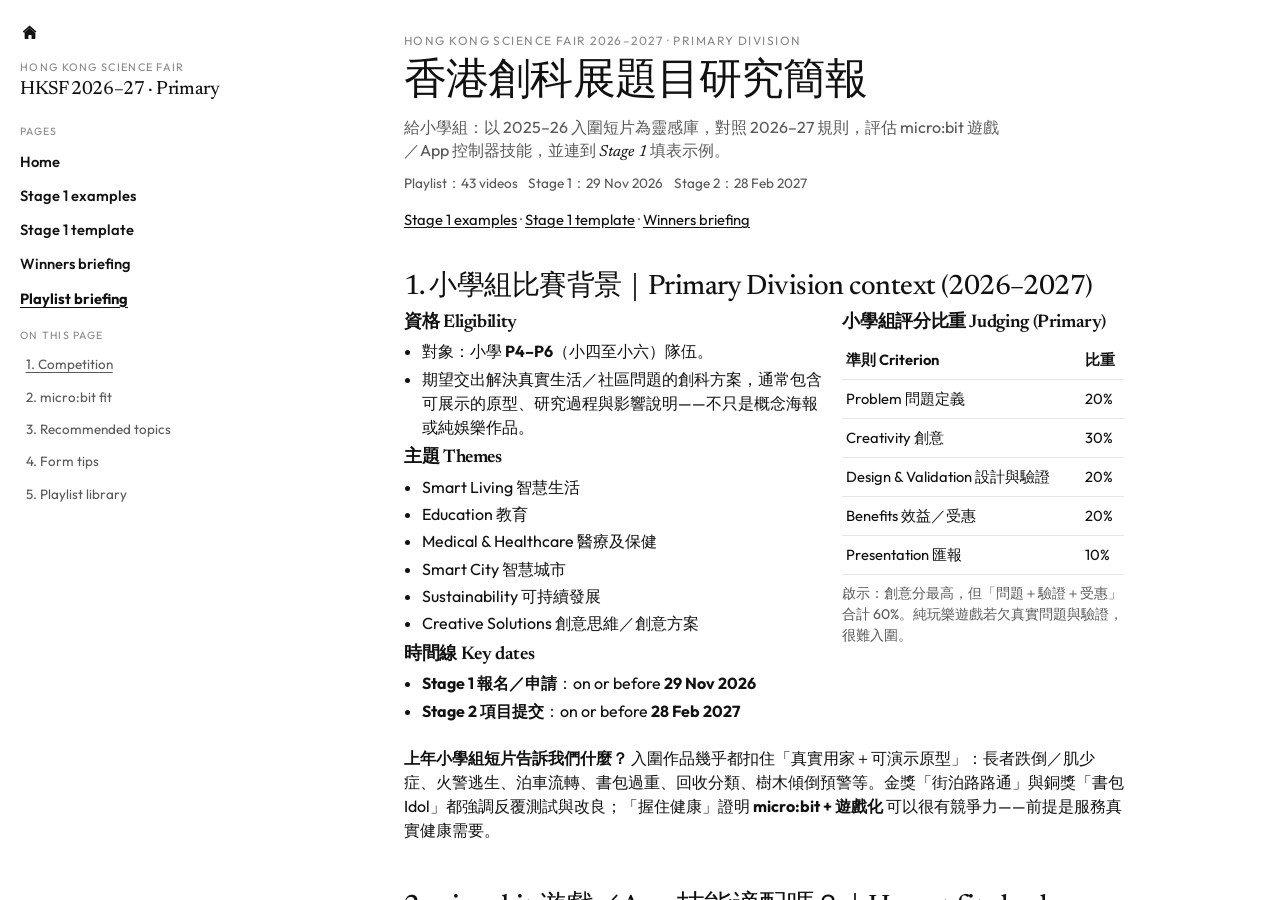
==== hksf-playlist-ideas.html @ c43230ac "Split Stage 1 examples and template; white flat UI Examples page has 16 diversified kid-tone packs. " ====
<!DOCTYPE html>
<html lang="zh-Hant">
<head>
<meta charset="utf-8"/>
<meta name="viewport" content="width=device-width, initial-scale=1"/>
<title>香港創科展 2026-2027｜小學組題目研究簡報 · HKSF Primary</title>
<link rel="preconnect" href="https://fonts.googleapis.com">
<link rel="preconnect" href="https://fonts.gstatic.com" crossorigin>
<link href="https://fonts.googleapis.com/css2?family=Newsreader:ital,opsz,wght@0,6..72,480;0,6..72,620;1,6..72,480&family=Outfit:wght@420;560;680&display=swap" rel="stylesheet">
<link rel="stylesheet" href="site.css">
<style>
.rec{border:none;border-radius:0;padding:.35rem 0;margin:.85rem 0;background:transparent}
.rec h3{margin-top:0;color:var(--ink)}
.verdict{background:transparent;color:var(--ink);border-radius:0;padding:.35rem 0;margin:.85rem 0}
.verdict h3{color:var(--ink);margin-top:0}
.grid-2{display:grid;grid-template-columns:1.2fr .8fr;gap:1rem}
@media(max-width:800px){.grid-2{grid-template-columns:1fr}}
.badge{display:inline-block;font-size:.75rem;padding:0;border-radius:0;border:none;margin-right:.55rem;background:transparent;color:var(--muted)}
.badge.tx,.badge.no,.badge.press{background:transparent;border:none;color:var(--muted)}
.video{border:none;border-radius:0;padding:.35rem 0;margin:.55rem 0;background:transparent}
.video summary{cursor:pointer;color:var(--ink);font-weight:600;padding:.25rem 0}
.video[open]{padding-bottom:.5rem}
.small{font-size:.88rem}
.panel .kv{margin-top:.6rem}
.panel,.callout,.okbox,.warnbox{background:transparent!important;border:none!important;box-shadow:none!important;border-radius:0!important}
</style>
</head>
<body>
<a class="skip" href="#content">Skip to content</a>
<div class="backdrop" data-nav-backdrop></div>
<div class="app">
  <aside class="sidebar" id="site-nav" aria-label="Site navigation">
    <div class="sidebar-chrome">
      <button type="button" class="home-btn" data-nav-toggle aria-controls="site-nav" aria-expanded="true" title="Collapse left panel">
        <svg viewBox="0 0 24 24" aria-hidden="true" focusable="false">
          <path fill="currentColor" d="M12 3.2 3.8 10.2c-.3.25-.3.7 0 .95l.7.55c.25.2.6.2.85 0L12 5.95l6.65 5.75c.25.2.6.2.85 0l.7-.55c.3-.25.3-.7 0-.95L12 3.2Zm-6.2 9.3V19c0 .55.45 1 1 1h3.7v-4.2c0-.44.36-.8.8-.8h2.4c.44 0 .8.36.8.8V20h3.7c.55 0 1-.45 1-1v-6.5l-7.2-6.2-7.2 6.2Z"/>
        </svg>
        <span class="home-btn-label">Collapse navigation</span>
      </button>
    </div>
    <div class="sidebar-scroll">
    <a class="brand-block" href="index.html">
      <p class="brand-kicker">Hong Kong Science Fair</p>
      <p class="brand-title">HKSF 2026–27 · Primary</p>
    </a>
    <div class="nav-group" aria-label="Pages">
      <p class="nav-label">Pages</p>
      <a href="index.html">Home</a>
      <a href="stage1-examples.html">Stage 1 examples</a>
      <a href="stage1-draft.html">Stage 1 template</a>
      <a href="science-fair-ideas.html">Winners briefing</a>
      <a href="hksf-playlist-ideas.html" class="is-active" aria-current="page">Playlist briefing</a>
    </div>
    <div class="nav-group" aria-label="On this page">
      <p class="nav-label">On this page</p>
      <a class="sub" href="#context">1. Competition</a>
      <a class="sub" href="#microbit">2. micro:bit fit</a>
      <a class="sub" href="#recs">3. Recommended topics</a>
      <a class="sub" href="#form">4. Form tips</a>
      <a class="sub" href="#playlist">5. Playlist library</a>
    </div>
    </div>
  </aside>
  <div class="content">
    <div class="shell-top">
      <button type="button" class="shell-home" data-nav-toggle aria-controls="site-nav" aria-expanded="false" title="Open left panel" aria-label="Open navigation">
        <svg viewBox="0 0 24 24" aria-hidden="true" focusable="false">
          <path fill="currentColor" d="M12 3.2 3.8 10.2c-.3.25-.3.7 0 .95l.7.55c.25.2.6.2.85 0L12 5.95l6.65 5.75c.25.2.6.2.85 0l.7-.55c.3-.25.3-.7 0-.95L12 3.2Zm-6.2 9.3V19c0 .55.45 1 1 1h3.7v-4.2c0-.44.36-.8.8-.8h2.4c.44 0 .8.36.8.8V20h3.7c.55 0 1-.45 1-1v-6.5l-7.2-6.2-7.2 6.2Z"/>
        </svg>
      </button>
      <span class="page-label">Playlist briefing</span>
    </div>
    <header class="page-hero">
      <div class="wrap">
        <p class="eyebrow">Hong Kong Science Fair 2026–2027 · Primary Division</p>
        <h1>香港創科展題目研究簡報</h1>
        <p class="deck">給小學組：以 2025–26 入圍短片為靈感庫，對照 2026–27 規則，評估 micro:bit 遊戲／App 控制器技能，並連到 <em>Stage 1</em> 填表示例。</p>
        <div class="chip-row">
          <span class="chip">Playlist：43 videos</span>
          <span class="chip">Stage 1：29 Nov 2026</span>
          <span class="chip">Stage 2：28 Feb 2027</span>
        </div>
        <p class="muted" style="margin:1rem 0 0;font-size:.92rem"><a href="stage1-examples.html">Stage 1 examples</a> · <a href="stage1-draft.html">Stage 1 template</a> · <a href="science-fair-ideas.html">Winners briefing</a></p>
      </div>
    </header>
    <main class="main" id="content">
      <div class="wrap">
<section class="panel" id="context">
  <h2>1. 小學組比賽背景｜Primary Division context (2026–2027)</h2>
  <div class="grid-2">
    <div>
      <h3>資格 Eligibility</h3>
      <ul>
        <li>對象：小學 <b>P4–P6</b>（小四至小六）隊伍。</li>
        <li>期望交出解決真實生活／社區問題的創科方案，通常包含可展示的原型、研究過程與影響說明——不只是概念海報或純娛樂作品。</li>
      </ul>
      <h3>主題 Themes</h3>
      <ul>
        <li>Smart Living 智慧生活</li>
        <li>Education 教育</li>
        <li>Medical &amp; Healthcare 醫療及保健</li>
        <li>Smart City 智慧城市</li>
        <li>Sustainability 可持續發展</li>
        <li>Creative Solutions 創意思維／創意方案</li>
      </ul>
      <h3>時間線 Key dates</h3>
      <ul>
        <li><b>Stage 1 報名／申請</b>：on or before <b>29 Nov 2026</b></li>
        <li><b>Stage 2 項目提交</b>：on or before <b>28 Feb 2027</b></li>
      </ul>
    </div>
    <div>
      <h3>小學組評分比重 Judging (Primary)</h3>
      <table>
        <thead><tr><th>準則 Criterion</th><th>比重</th></tr></thead>
        <tbody>
          <tr><td>Problem 問題定義</td><td>20%</td></tr>
          <tr><td>Creativity 創意</td><td>30%</td></tr>
          <tr><td>Design &amp; Validation 設計與驗證</td><td>20%</td></tr>
          <tr><td>Benefits 效益／受惠</td><td>20%</td></tr>
          <tr><td>Presentation 匯報</td><td>10%</td></tr>
        </tbody>
      </table>
      <p class="small muted">啟示：創意分最高，但「問題＋驗證＋受惠」合計 60%。純玩樂遊戲若欠真實問題與驗證，很難入圍。</p>
    </div>
  </div>
  <div class="callout">
    <strong>上年小學組短片告訴我們什麼？</strong>
    入圍作品幾乎都扣住「真實用家＋可演示原型」：長者跌倒／肌少症、火警逃生、泊車流轉、書包過重、回收分類、樹木傾倒預警等。金獎「街泊路路通」與銅獎「書包 Idol」都強調反覆測試與改良；「握住健康」證明 <b>micro:bit + 遊戲化</b> 可以很有競爭力——前提是服務真實健康需要。
  </div>
</section>
<section class="panel" id="microbit">
  <h2>2. micro:bit 遊戲／App 技能適配嗎？｜Honest fit check</h2>
  <div class="verdict">
    <h3>簡答 Short answer</h3>
    <p><b>可以相容，但不是「做一款好玩遊戲就夠」。Compatible — if reframed.</b></p>
    <p>香港創科展小學組期望看到：硬體原型（hardware prototype）、以人為本的真實問題、研究與驗證、以及對受惠者的效益。純「為好玩而做的遊戲／App」通常不夠；但若用 micro:bit 作控制器／感應器，把遊戲化當成解決社區需要的手段（如肌力訓練、坐姿矯正、復康依從、逃生演練、回收學習），則與評分高度契合。上年「握住健康」正是 micro:bit → Scratch 遊戲服務長者肌少症的成功例子。</p>
  </div>
  <h3>如何把現有技能映射到比賽 How to map your skills</h3>
  <table>
    <thead><tr><th>你們已有的技能</th><th>比賽需要的升級</th></tr></thead>
    <tbody>
      <tr><td>micro:bit 作遊戲手掣／按鈕／加速度感應</td><td>接到真實傳感器場景（握力、坐姿、距離、傾側、按鈕急救）並做成可展示原型</td></tr>
      <tr><td>Scratch／MakeCode App 關卡、計分、回饋</td><td>把「分數」改寫成健康／安全／學習指標；記錄前後測數據作 Validation</td></tr>
      <tr><td>多人合作寫劇本、演示</td><td>先訪談受惠者（長者中心、同學、家長），用故事證明 Problem 20%</td></tr>
      <tr><td>關卡設計與趣味性</td><td>趣味服務依從性（adherence），不是最終目的；Benefits 要寫清誰受惠、如何量度</td></tr>
    </tbody>
  </table>
  <p class="small muted">紅線：不要只提交「校園打機作品」。綠燈：遊戲／App = 介面；micro:bit = 控制器／感應器；核心是社區問題 + 原型 + 證據。</p>
</section>
<section class="panel" id="recs"><h2>3. 本年推薦題目｜Concrete topics for Primary teams</h2>
<p class="muted">假設隊伍強項是 <b>micro:bit 遊戲／App 作控制器</b>。下列題目保留遊戲化，但綁定真實受惠者。完整 Stage 1 中英填表示例見 <a href="stage1-examples.html">Stage 1 examples</a>——受惠對象已刻意分散，避免全校只做長者／認知障礙。</p>
    <div class="rec">
      <h3>1. 坐姿腳位小偵探：課堂護脊提醒</h3>
      <p class="small muted">FootRight — Classroom Sitting Coach</p>
      <div class="kv">
        <b>Theme</b><span>Education</span>
        <b>Beneficiary</b><span>Teenagers/Student；Children；Family</span>
        <b>Why this year</b><span>本校易取樣。椅腳／踏板壓力 + micro:bit 提醒 + 課堂小遊戲。評分：Problem（課堂觀察）+ Validation（前後測）。</span>
        <b>Name example</b><span>「腳踏實學」FootRight Coach</span>
      </div>
    </div>
    <div class="rec">
      <h3>2. 回收分類教練車：玩完即分類</h3>
      <p class="small muted">SortRover — Learn-then-Sort micro:bit Robot</p>
      <div class="kv">
        <b>Theme</b><span>Sustainability</span>
        <b>Beneficiary</b><span>Children；General Public；Teenagers/Student</span>
        <b>Why this year</b><span>App 遊戲學分類 + micro:bit Maqueen 送到正確格——演示強、受惠非長者。</span>
        <b>Name example</b><span>「分得清」SortRover</span>
      </div>
    </div>
    <div class="rec">
      <h3>3. 書包姿勢關卡：過重／寒背雙提醒</h3>
      <p class="small muted">BagBuddy — Posture &amp; Load School Coach</p>
      <div class="kv">
        <b>Theme</b><span>Smart Living</span>
        <b>Beneficiary</b><span>Children；Teenagers/Student</span>
        <b>Why this year</b><span>對標書包 Idol，用加速度／拉力 + 每週挑戰遊戲；校門測試即可。</span>
        <b>Name example</b><span>「背得輕」BagBuddy</span>
      </div>
    </div>
    <div class="rec">
      <h3>4. 家居逃生演練手掣：火警決策小訓練</h3>
      <p class="small muted">EscapeDrill — Fire Decision Trainer</p>
      <div class="kv">
        <b>Theme</b><span>Creative Solutions</span>
        <b>Beneficiary</b><span>Family；Children；People with disability</span>
        <b>Why this year</b><span>差異化：演練＋決策＋震動／燈光共融，不是又一款純警報。</span>
        <b>Name example</b><span>「走寶」EscapeDrill</span>
      </div>
    </div>
    <div class="rec">
      <h3>5. 拍拍節奏同行：共融練習控制器</h3>
      <p class="small muted">BeatBuddy — Rhythm Practice Controller</p>
      <div class="kv">
        <b>Theme</b><span>Education</span>
        <b>Beneficiary</b><span>People with disability；Children；Family</span>
        <b>Why this year</b><span>按鈕／加速度正是隊伍強項；受惠清晰且避開 dementia-only 撞車。</span>
        <b>Name example</b><span>「拍拍同行」BeatBuddy</span>
      </div>
    </div>
    <div class="rec">
      <h3>6. 握力復康小機：長者肌少症訓練（選項之一）</h3>
      <p class="small muted">GripQuest — Sarcopenia Training Controller</p>
      <div class="kv">
        <b>Theme</b><span>Medical &amp; Healthcare</span>
        <b>Beneficiary</b><span>The elderly；Family</span>
        <b>Why this year</b><span>技能最贴「握住健康」。長者只是多元受惠中的一路——不要全校只走這條／認知障礙敘事。</span>
        <b>Name example</b><span>「力力更生」GripQuest</span>
      </div>
    </div>
  <div class="callout"><strong>選題建議：</strong>時間緊優先 <b>#1 坐姿</b>、<b>#2 回收車</b> 或 <b>#3 書包</b>。GripQuest 可留一隊。填表字數與中英範例見 <a href="stage1-examples.html">Stage 1 examples</a>。</div>
</section>
<section class="panel" id="form">
  <h2>4. 申請表欄位提示｜Application-form field tips</h2>
  <div class="callout"><strong>Stage 1 ≠ Stage 2。</strong> 此階段只要名稱、主題、受惠對象、靈感中英短文。示例：<a href="stage1-examples.html">Stage 1 examples</a> · 填表：<a href="stage1-draft.html">Stage 1 template</a>。</div>
  <h3>中／英項目名稱 Project name</h3>
  <ul>
    <li>格式參考入圍作品：<b>中文名 + English name</b>（可含輕微雙關，但要一讀就懂受惠對象／功能）。</li>
    <li>好例子風格：握住健康 Grip the Health；街泊路路通 Park &amp; Easy Toll；易拾杖 Easy Pick。</li>
    <li>避免只取可愛無關的名字；評審應能從名稱猜到問題域。</li>
  </ul>
  <h3>主題 Theme</h3>
  <ul>
    <li>只選<b>一個</b>最贴切主題；用「問題的主要現場」決定（家中長者→Medical/Smart Living；校內學習→Education；街道公共→Smart City；回收環境→Sustainability）。</li>
    <li>Creative Solutions 適合共融／非常規形態，但仍要寫清問題。</li>
  </ul>
  <h3>受惠對象 Beneficiary（表格選項）</h3>
  <p class="small">Children；Chronic patients；Family；General Public；People with disability；Teenagers/Student；The elderly；Particular occupation；Other</p>
  <ul>
    <li>選<b>最核心</b>受惠者（可在內文提及次要受惠者）。</li>
    <li>micro:bit 遊戲題通常：The elderly / Teenagers/Student / Children / People with disability。</li>
  </ul>
  <h3>創作靈感 Inspiration 字數</h3>
  <table>
    <thead><tr><th>語言</th><th>建議長度</th><th>寫法</th></tr></thead>
    <tbody>
      <tr><td>中文</td><td><b>約 120–150 字</b></td><td>場景痛點 → 觀察／訪談 → 為何用創科 → 期望改變（一句）</td></tr>
      <tr><td>English</td><td><b>約 50–70 words</b></td><td>Who suffers → what fails today → your tech approach → hoped impact</td></tr>
    </tbody>
  </table>
  <p class="small muted">中英應同義，不要英文只翻譯口號；兩邊都要有「真實觀察」一句。</p>
  <h3>迷你範例</h3>
  <p class="small muted">握力／坐姿／回收等完整中英靈感字數示例已移至 <a href="stage1-examples.html">stage1-examples.html</a>（含非長者受惠題）。</p>
</section>
<section class="panel" id="playlist">
  <h2>5. 短片靈感庫｜2025–2026 Primary finalist playlist</h2>
  <p class="muted"><b>預設收合。</b>用左側欄跳到本區後，再展開需要的短片——避免單頁無限下拉讀完全部。</p>
  <p>來源播放清單：<a href="https://www.youtube.com/watch?v=4aIPLXx5tcM&amp;list=PLL3Rk8f0hg23S7Liwv8ALsLsicrf0xmDt">YouTube PLL3Rk8f0hg23S7Liwv8ALsLsicrf0xmDt</a>（共 43 支）。每卡含主題、技術、為何有競爭力。資料來源標記如下：</p>
  <p>
    <span class="badge tx">transcript</span> 有可用字幕／逐字稿　
    <span class="badge press">press</span> 另有新聞補充　
    <span class="badge no">title/desc</span> 字幕受阻，依標題／簡介／公開報道推斷
  </p>

  <details class="video" id="v-4aIPLXx5tcM"><summary><strong>01. 2337 記憶守護者 Memory Guardian</strong></summary>
    
    <span class="badge tx">transcript</span>
    <p class="small"><a href="https://www.youtube.com/watch?v=4aIPLXx5tcM&amp;list=PLL3Rk8f0hg23S7Liwv8ALsLsicrf0xmDt">https://www.youtube.com/watch?v=4aIPLXx5tcM&amp;list=PLL3Rk8f0hg23S7Liwv8ALsLsicrf0xmDt</a></p>
    <p class="small muted">School / 學校：油蔴地天主教小學（海泓道）</p>
    <div class="kv">
      <b>Essence</b><span>為認知／記憶退化長者設計的「記憶守護者」：以鏡頭／系統協助辨識家人、提醒日常，減輕家人照顧壓力。<br/><span class="muted">Memory-support system for elders with cognitive decline—helps recognise family and cue daily life, easing caregiver burden.</span></span>
      <b>Theme</b><span>Medical &amp; Healthcare</span>
      <b>Tech</b><span>Camera/AI recognition + reminder UX</span>
      <b>Why competitive</b><span>Strong human-centred story; dementia is a growing HK need; emotional presentation.</span>
    </div>
  </details>

  <details class="video" id="v-IO7ec3zvj18"><summary><strong>02. 2343 最佳「智」友，「語」你同行！ Speech Buddy</strong></summary>
    
    <span class="badge no">title/desc</span>
    <p class="small"><a href="https://www.youtube.com/watch?v=IO7ec3zvj18&amp;list=PLL3Rk8f0hg23S7Liwv8ALsLsicrf0xmDt">https://www.youtube.com/watch?v=IO7ec3zvj18&amp;list=PLL3Rk8f0hg23S7Liwv8ALsLsicrf0xmDt</a></p>
    
    <div class="kv">
      <b>Essence</b><span>「Speech Buddy」語音／溝通同行助手——從名稱與組別推斷為支援說話練習或語言溝通的智能友伴（無可用字幕）。<br/><span class="muted">Speech Buddy—likely a speech/communication companion for practice or support (no usable captions retrieved).</span></span>
      <b>Theme</b><span>Education / Medical &amp; Healthcare</span>
      <b>Tech</b><span>Likely speech/AI companion app or device</span>
      <b>Why competitive</b><span>Inclusive communication themes score well if paired with real users and a prototype.</span>
    </div>
  </details>

  <details class="video" id="v-8s-XPij61Fg"><summary><strong>03. 2359 雪櫃&quot;鮮&quot;生 Mr. i-Fridge</strong></summary>
    
    <span class="badge tx">transcript</span>
    <p class="small"><a href="https://www.youtube.com/watch?v=8s-XPij61Fg&amp;list=PLL3Rk8f0hg23S7Liwv8ALsLsicrf0xmDt">https://www.youtube.com/watch?v=8s-XPij61Fg&amp;list=PLL3Rk8f0hg23S7Liwv8ALsLsicrf0xmDt</a></p>
    <p class="small muted">School / 學校：基督教培恩小學</p>
    <div class="kv">
      <b>Essence</b><span>長者易食壞食物：HuskyLens 辨新鮮／發霉水果，micro:bit 顯示✓／✗，並在雪櫃外加顯示主動提醒。<br/><span class="muted">Mr. i-Fridge uses HuskyLens + micro:bit to flag fresh vs mouldy food and adds an external display so elders see alerts without opening the fridge.</span></span>
      <b>Theme</b><span>Smart Living / Medical</span>
      <b>Tech</b><span>HuskyLens AI cam + micro:bit + external display</span>
      <b>Why competitive</b><span>Relatable elder food-safety problem; micro:bit demo; iterative upgrade from user testing.</span>
    </div>
  </details>

  <details class="video" id="v-HMpzwpg2p34"><summary><strong>04. 2360 穩步前行 Steady step</strong></summary>
    
    <span class="badge tx">transcript</span>
    <p class="small"><a href="https://www.youtube.com/watch?v=HMpzwpg2p34&amp;list=PLL3Rk8f0hg23S7Liwv8ALsLsicrf0xmDt">https://www.youtube.com/watch?v=HMpzwpg2p34&amp;list=PLL3Rk8f0hg23S7Liwv8ALsLsicrf0xmDt</a></p>
    <p class="small muted">School / 學校：基督教培恩小學</p>
    <div class="kv">
      <b>Essence</b><span>長者跌倒風險高：把 micro:bit 綁鞋上，偵測前方障礙物，協助「穩步前行」。<br/><span class="muted">Shoe-mounted micro:bit obstacle detector to reduce elderly trip/fall risk while walking.</span></span>
      <b>Theme</b><span>Medical &amp; Healthcare</span>
      <b>Tech</b><span>micro:bit + proximity/obstacle sensing on footwear</span>
      <b>Why competitive</b><span>Clear stats-backed problem; wearable hardware prototype; elder beneficiary.</span>
    </div>
  </details>

  <details class="video" id="v-rz5bl4nnH4Y"><summary><strong>05. 2370 握住健康 Grip the Health</strong></summary>
    
    <span class="badge tx">transcript</span><span class="badge press">press</span>
    <p class="small"><a href="https://www.youtube.com/watch?v=rz5bl4nnH4Y&amp;list=PLL3Rk8f0hg23S7Liwv8ALsLsicrf0xmDt">https://www.youtube.com/watch?v=rz5bl4nnH4Y&amp;list=PLL3Rk8f0hg23S7Liwv8ALsLsicrf0xmDt</a></p>
    <p class="small muted">School / 學校：中華基督教會元朗真光小學</p>
    <div class="kv">
      <b>Essence</b><span>針對長者肌少症，把壓力感測器放入握力球，經 micro:bit 把握力數據傳到 Scratch，做成「測試／訓練」遊戲，並可換不同硬度握力球以漸進訓練。<br/><span class="muted">Addresses elderly sarcopenia: pressure sensors in a grip ball send data via micro:bit to a Scratch game for test/train modes, with swappable ball hardness for progressive training.</span></span>
      <b>Theme</b><span>Medical &amp; Healthcare / 醫療及保健</span>
      <b>Tech</b><span>micro:bit + pressure sensor + Scratch gamification</span>
      <b>Why competitive</b><span>Clear human need, measurable training feedback, hardware+app prototype, strong creativity + benefits fit; featured in pre-fair press.</span>
    </div>
  </details>

  <details class="video" id="v-944As0Xi6y8"><summary><strong>06. 2377 聲中「衣」星 The Dressing Star</strong></summary>
    
    <span class="badge no">title/desc</span>
    <p class="small"><a href="https://www.youtube.com/watch?v=944As0Xi6y8&amp;list=PLL3Rk8f0hg23S7Liwv8ALsLsicrf0xmDt">https://www.youtube.com/watch?v=944As0Xi6y8&amp;list=PLL3Rk8f0hg23S7Liwv8ALsLsicrf0xmDt</a></p>
    <p class="small muted">School / 學校：陳瑞祺（喇沙）小學</p>
    <div class="kv">
      <b>Essence</b><span>「聲中衣星／Dressing Star」——從名稱推斷為以語音／聽覺輔助穿衣搭配或更衣的方案（無可用字幕）。<br/><span class="muted">Dressing Star—likely voice/audio-assisted dressing or outfit guidance (no usable captions).</span></span>
      <b>Theme</b><span>Smart Living / People with disability support</span>
      <b>Tech</b><span>Likely voice UI + clothing guidance</span>
      <b>Why competitive</b><span>Accessibility + daily living can be competitive if validated with users.</span>
    </div>
  </details>

  <details class="video" id="v-nFsYplfHd0s"><summary><strong>07. 2403 綠色守護者 - 路燈空氣淨化系統 EcoDefender</strong></summary>
    
    <span class="badge no">title/desc</span>
    <p class="small"><a href="https://www.youtube.com/watch?v=nFsYplfHd0s&amp;list=PLL3Rk8f0hg23S7Liwv8ALsLsicrf0xmDt">https://www.youtube.com/watch?v=nFsYplfHd0s&amp;list=PLL3Rk8f0hg23S7Liwv8ALsLsicrf0xmDt</a></p>
    <p class="small muted">School / 學校：青山天主教小學</p>
    <div class="kv">
      <b>Essence</b><span>「EcoDefender」路燈空氣淨化系統——結合路燈與空氣淨化／監測，改善城市空氣質素（自動字幕語種不可用）。<br/><span class="muted">EcoDefender streetlight air-purification/monitoring concept for urban air quality (usable captions unavailable).</span></span>
      <b>Theme</b><span>Sustainability / Smart City</span>
      <b>Tech</b><span>Streetlight-integrated air cleaning/monitoring IoT</span>
      <b>Why competitive</b><span>Public infrastructure angle; sustainability theme; needs solid prototype + data.</span>
    </div>
  </details>

  <details class="video" id="v-SwSBHjxx1RE"><summary><strong>08. 2420 RFID 智慧引路徑 RFID Smart Guide Path</strong></summary>
    
    <span class="badge no">title/desc</span>
    <p class="small"><a href="https://www.youtube.com/watch?v=SwSBHjxx1RE&amp;list=PLL3Rk8f0hg23S7Liwv8ALsLsicrf0xmDt">https://www.youtube.com/watch?v=SwSBHjxx1RE&amp;list=PLL3Rk8f0hg23S7Liwv8ALsLsicrf0xmDt</a></p>
    <p class="small muted">School / 學校：優才（楊殷有娣）書院</p>
    <div class="kv">
      <b>Essence</b><span>RFID 智慧引路徑——以 RFID 引導路徑，服務視障或其他需要導航協助的用家（優才楊殷有娣書院）。<br/><span class="muted">RFID Smart Guide Path—RFID-based wayfinding path for navigation assistance (e.g. visually impaired users).</span></span>
      <b>Theme</b><span>Smart City / Creative Solutions</span>
      <b>Tech</b><span>RFID tags/readers + guidance feedback</span>
      <b>Why competitive</b><span>Inclusive design; tangible path demo; clear beneficiary.</span>
    </div>
  </details>

  <details class="video" id="v-KsJmX5sLQtA"><summary><strong>09. 2421 智舒展：居家智慧服健助手 SmartStretch</strong></summary>
    
    <span class="badge no">title/desc</span>
    <p class="small"><a href="https://www.youtube.com/watch?v=KsJmX5sLQtA&amp;list=PLL3Rk8f0hg23S7Liwv8ALsLsicrf0xmDt">https://www.youtube.com/watch?v=KsJmX5sLQtA&amp;list=PLL3Rk8f0hg23S7Liwv8ALsLsicrf0xmDt</a></p>
    
    <div class="kv">
      <b>Essence</b><span>智舒展：居家智慧服健助手——在家引導伸展／復康運動的智能助手。<br/><span class="muted">SmartStretch—home intelligent exercise/rehab stretching assistant.</span></span>
      <b>Theme</b><span>Medical &amp; Healthcare / Smart Living</span>
      <b>Tech</b><span>Likely sensors + guided exercise app/hardware</span>
      <b>Why competitive</b><span>Home health adherence is a strong need; fits creativity + benefits if measurable.</span>
    </div>
  </details>

  <details class="video" id="v-KME_6fLhTWo"><summary><strong>10. 2507 行行出狀元 Stroke Champs</strong></summary>
    
    <span class="badge tx">transcript</span>
    <p class="small"><a href="https://www.youtube.com/watch?v=KME_6fLhTWo&amp;list=PLL3Rk8f0hg23S7Liwv8ALsLsicrf0xmDt">https://www.youtube.com/watch?v=KME_6fLhTWo&amp;list=PLL3Rk8f0hg23S7Liwv8ALsLsicrf0xmDt</a></p>
    <p class="small muted">School / 學校：保良局馮晴紀念小學</p>
    <div class="kv">
      <b>Essence</b><span>「行行出狀元」：把漢字寫字轉成全身職業／動作體驗遊戲，以身體記憶帶動學習，減輕執筆壓力。<br/><span class="muted">Stroke Champs turns Chinese character writing into whole-body occupational/action games so embodied memory supports literacy learning.</span></span>
      <b>Theme</b><span>Education</span>
      <b>Tech</b><span>Embodied/game-based learning system (body-as-input)</span>
      <b>Why competitive</b><span>Creative pedagogy; children beneficiary; strong presentation potential—frame as learning need not pure fun.</span>
    </div>
  </details>

  <details class="video" id="v-qLhsMEnw8zY"><summary><strong>11. 2509 街泊路路通 Park &amp; Easy Toll</strong></summary>
    
    <span class="badge tx">transcript</span><span class="badge press">press</span>
    <p class="small"><a href="https://www.youtube.com/watch?v=qLhsMEnw8zY&amp;list=PLL3Rk8f0hg23S7Liwv8ALsLsicrf0xmDt">https://www.youtube.com/watch?v=qLhsMEnw8zY&amp;list=PLL3Rk8f0hg23S7Liwv8ALsLsicrf0xmDt</a></p>
    <p class="small muted">School / 學校：天水圍循道衛理小學</p>
    <div class="kv">
      <b>Essence</b><span>針對咪錶車位被長期佔用：AI 鏡頭辨車牌並計時，NFC 模擬「易通行」扣費，停愈久費愈高以加快車位流轉（小學組金獎）。<br/><span class="muted">Smart meter-parking system: AI camera reads plates and times stays; NFC simulates auto-pay with escalating fees to free up spaces (Primary Gold).</span></span>
      <b>Theme</b><span>Smart City / 智慧城市</span>
      <b>Tech</b><span>AI vision, NFC, progressive pricing prototype</span>
      <b>Why competitive</b><span>Real street problem, iterated prototypes, dual ID fallback; won Primary Gold — strong design &amp; validation story.</span>
    </div>
  </details>

  <details class="video" id="v-Yhv9xjxRFgE"><summary><strong>12. 2540 智能污衣籃 Smart Laundry Basket</strong></summary>
    
    <span class="badge no">title/desc</span>
    <p class="small"><a href="https://www.youtube.com/watch?v=Yhv9xjxRFgE&amp;list=PLL3Rk8f0hg23S7Liwv8ALsLsicrf0xmDt">https://www.youtube.com/watch?v=Yhv9xjxRFgE&amp;list=PLL3Rk8f0hg23S7Liwv8ALsLsicrf0xmDt</a></p>
    
    <div class="kv">
      <b>Essence</b><span>智能污衣籃——自動分類／提示污衣處理的智能洗衣籃，減輕家務負擔。<br/><span class="muted">Smart Laundry Basket—automated sorting/prompting of laundry to ease household chores.</span></span>
      <b>Theme</b><span>Smart Living</span>
      <b>Tech</b><span>Sensors + sorting/notification prototype</span>
      <b>Why competitive</b><span>Everyday family pain point; feasible primary prototype.</span>
    </div>
  </details>

  <details class="video" id="v-WIMT6T2iUJw"><summary><strong>13. 2545 大型災害急救箱 Intelligent Disaster First Aid Kit</strong></summary>
    
    <span class="badge tx">transcript</span>
    <p class="small"><a href="https://www.youtube.com/watch?v=WIMT6T2iUJw&amp;list=PLL3Rk8f0hg23S7Liwv8ALsLsicrf0xmDt">https://www.youtube.com/watch?v=WIMT6T2iUJw&amp;list=PLL3Rk8f0hg23S7Liwv8ALsLsicrf0xmDt</a></p>
    <p class="small muted">School / 學校：英皇書院同學會小學</p>
    <div class="kv">
      <b>Essence</b><span>大型災害急救箱：教學短片＋三色指示取用三類物資處理傷口，並含 GPS 顯示用家位置。<br/><span class="muted">Intelligent disaster first-aid kit with instructional video, three-light guidance for supplies, and GPS user location.</span></span>
      <b>Theme</b><span>Smart Living / Medical / Creative</span>
      <b>Tech</b><span>Guided first-aid kit UI + GPS</span>
      <b>Why competitive</b><span>Disaster readiness is timely; clear demo of guided use + location.</span>
    </div>
  </details>

  <details class="video" id="v-aGU7PrcSh50"><summary><strong>14. 2551 聲著 clothmate</strong></summary>
    
    <span class="badge tx">transcript</span>
    <p class="small"><a href="https://www.youtube.com/watch?v=aGU7PrcSh50&amp;list=PLL3Rk8f0hg23S7Liwv8ALsLsicrf0xmDt">https://www.youtube.com/watch?v=aGU7PrcSh50&amp;list=PLL3Rk8f0hg23S7Liwv8ALsLsicrf0xmDt</a></p>
    <p class="small muted">School / 學校：油蔴地天主教小學（海泓道）</p>
    <div class="kv">
      <b>Essence</b><span>「聲著 clothmate」：協助視障／弱視人士選配衣物顏色與搭配，解決只摸到質地看不見顏色的困難。<br/><span class="muted">clothmate helps visually impaired users match clothing colours/outfits when touch alone cannot convey colour.</span></span>
      <b>Theme</b><span>Smart Living / Creative Solutions</span>
      <b>Tech</b><span>Colour/outfit sensing + voice guidance</span>
      <b>Why competitive</b><span>Strong accessibility narrative; family/disability beneficiaries.</span>
    </div>
  </details>

  <details class="video" id="v-hA3Hu2UDKqw"><summary><strong>15. 2580 「智引求生」火災逃生系統 i-Escape</strong></summary>
    
    <span class="badge no">title/desc</span>
    <p class="small"><a href="https://www.youtube.com/watch?v=hA3Hu2UDKqw&amp;list=PLL3Rk8f0hg23S7Liwv8ALsLsicrf0xmDt">https://www.youtube.com/watch?v=hA3Hu2UDKqw&amp;list=PLL3Rk8f0hg23S7Liwv8ALsLsicrf0xmDt</a></p>
    <p class="small muted">School / 學校：英皇書院同學會小學第二校</p>
    <div class="kv">
      <b>Essence</b><span>「智引求生」火災逃生系統——智能引導火場逃生的系統方案。<br/><span class="muted">i-Escape fire escape system providing intelligent guidance during building fires.</span></span>
      <b>Theme</b><span>Smart Living / Smart City</span>
      <b>Tech</b><span>Sensors + escape guidance UI</span>
      <b>Why competitive</b><span>Same hot theme as other fire projects; differentiate with testing &amp; unique UX.</span>
    </div>
  </details>

  <details class="video" id="v-btEIQ75OCt4"><summary><strong>16. 2590 書包Idol Schoolbag monitor</strong></summary>
    
    <span class="badge tx">transcript</span><span class="badge press">press</span>
    <p class="small"><a href="https://www.youtube.com/watch?v=btEIQ75OCt4&amp;list=PLL3Rk8f0hg23S7Liwv8ALsLsicrf0xmDt">https://www.youtube.com/watch?v=btEIQ75OCt4&amp;list=PLL3Rk8f0hg23S7Liwv8ALsLsicrf0xmDt</a></p>
    <p class="small muted">School / 學校：聖公會青衣邨何澤芸小學</p>
    <div class="kv">
      <b>Essence</b><span>書包常超重：用 AI 姿態／圖像識別判斷書包是否過重（彎腰、書包下墜變形），以螢幕表情與語音提醒（小學組銅獎）。<br/><span class="muted">AI posture/image system flags overweight schoolbags via posture and bag sag, with on-screen face + voice prompts (Primary Bronze).</span></span>
      <b>Theme</b><span>Education / Smart Living / 教育／智慧生活</span>
      <b>Tech</b><span>AI pose/image recognition, display + speaker, 3D housing</span>
      <b>Why competitive</b><span>Everyday student problem, school-tested, clear beneficiary, bronze-level competitiveness.</span>
    </div>
  </details>

  <details class="video" id="v-QJxr5pstWAI"><summary><strong>17. 2597 易時泊 Easy Park</strong></summary>
    
    <span class="badge no">title/desc</span>
    <p class="small"><a href="https://www.youtube.com/watch?v=QJxr5pstWAI&amp;list=PLL3Rk8f0hg23S7Liwv8ALsLsicrf0xmDt">https://www.youtube.com/watch?v=QJxr5pstWAI&amp;list=PLL3Rk8f0hg23S7Liwv8ALsLsicrf0xmDt</a></p>
    
    <div class="kv">
      <b>Essence</b><span>易時泊 Easy Park——簡化／智能化泊車或泊位時間管理的方案。<br/><span class="muted">Easy Park—simplified/smart parking or parking-time management solution.</span></span>
      <b>Theme</b><span>Smart City</span>
      <b>Tech</b><span>Likely sensing/app parking aid</span>
      <b>Why competitive</b><span>Urban parking is proven competitive (cf. Gold winner); needs distinct angle.</span>
    </div>
  </details>

  <details class="video" id="v-MjjSazC5I1E"><summary><strong>18. 2600 智識食 AI Dietary Consultant</strong></summary>
    
    <span class="badge tx">transcript</span>
    <p class="small"><a href="https://www.youtube.com/watch?v=MjjSazC5I1E&amp;list=PLL3Rk8f0hg23S7Liwv8ALsLsicrf0xmDt">https://www.youtube.com/watch?v=MjjSazC5I1E&amp;list=PLL3Rk8f0hg23S7Liwv8ALsLsicrf0xmDt</a></p>
    <p class="small muted">School / 學校：保良局莊啟程小學</p>
    <div class="kv">
      <b>Essence</b><span>「智識食」AI 飲食顧問 App：協助長者／有健康限制者判斷食物是否合適，減少「不知可不可以食」的焦慮。<br/><span class="muted">AI Dietary Consultant app helping elders/people with diet limits judge whether foods are suitable.</span></span>
      <b>Theme</b><span>Medical &amp; Healthcare / Smart Living</span>
      <b>Tech</b><span>Mobile AI dietary advisory app</span>
      <b>Why competitive</b><span>Chronic/elder nutrition need; app+research can work if paired with validation.</span>
    </div>
  </details>

  <details class="video" id="v-S_mbrUUdixU"><summary><strong>19. 2609 環環相救 VibraC</strong></summary>
    
    <span class="badge no">title/desc</span>
    <p class="small"><a href="https://www.youtube.com/watch?v=S_mbrUUdixU&amp;list=PLL3Rk8f0hg23S7Liwv8ALsLsicrf0xmDt">https://www.youtube.com/watch?v=S_mbrUUdixU&amp;list=PLL3Rk8f0hg23S7Liwv8ALsLsicrf0xmDt</a></p>
    
    <div class="kv">
      <b>Essence</b><span>環環相救 VibraC——從名稱推斷為震動／循環式互助求救或警示裝置。<br/><span class="muted">VibraC—likely a vibration-based alert/rescue aid (title-inferred).</span></span>
      <b>Theme</b><span>Smart Living / Medical</span>
      <b>Tech</b><span>Vibration signalling / wearable alert</span>
      <b>Why competitive</b><span>Accessibility &amp; emergency signalling can compete with clear user tests.</span>
    </div>
  </details>

  <details class="video" id="v-1wk9N5glQbo"><summary><strong>20. 2620 保寶媬 See See Care</strong></summary>
    
    <span class="badge no">title/desc</span>
    <p class="small"><a href="https://www.youtube.com/watch?v=1wk9N5glQbo&amp;list=PLL3Rk8f0hg23S7Liwv8ALsLsicrf0xmDt">https://www.youtube.com/watch?v=1wk9N5glQbo&amp;list=PLL3Rk8f0hg23S7Liwv8ALsLsicrf0xmDt</a></p>
    
    <div class="kv">
      <b>Essence</b><span>保寶媬 See See Care——嬰幼兒／護理照顧監察或提醒方案（名稱暗示「看顧」）。<br/><span class="muted">See See Care—infant/caregiver monitoring or care-support concept.</span></span>
      <b>Theme</b><span>Smart Living / Medical</span>
      <b>Tech</b><span>Monitoring/alert care device or app</span>
      <b>Why competitive</b><span>Family caregiving need; keep privacy &amp; safety evidence strong.</span>
    </div>
  </details>

  <details class="video" id="v-MijDqyg5vVw"><summary><strong>21. 2628 高智能雨傘 High-tech Smart Umbrella</strong></summary>
    
    <span class="badge no">title/desc</span>
    <p class="small"><a href="https://www.youtube.com/watch?v=MijDqyg5vVw&amp;list=PLL3Rk8f0hg23S7Liwv8ALsLsicrf0xmDt">https://www.youtube.com/watch?v=MijDqyg5vVw&amp;list=PLL3Rk8f0hg23S7Liwv8ALsLsicrf0xmDt</a></p>
    <p class="small muted">School / 學校：慈航學校</p>
    <div class="kv">
      <b>Essence</b><span>高智能雨傘——為雨傘加入感應／提示功能（如遺失、風雨），提升日常安全與便利（慈航學校）。<br/><span class="muted">High-tech smart umbrella with sensing/alerts for daily safety and convenience.</span></span>
      <b>Theme</b><span>Smart Living / Creative</span>
      <b>Tech</b><span>Umbrella-embedded sensors/alerts</span>
      <b>Why competitive</b><span>Fun creative object—must prove a real problem (e.g. elderly safety) beyond gimmick.</span>
    </div>
  </details>

  <details class="video" id="v-PM940s0uAak"><summary><strong>22. 2635 百淨號 Easy Scrubber</strong></summary>
    
    <span class="badge no">title/desc</span>
    <p class="small"><a href="https://www.youtube.com/watch?v=PM940s0uAak&amp;list=PLL3Rk8f0hg23S7Liwv8ALsLsicrf0xmDt">https://www.youtube.com/watch?v=PM940s0uAak&amp;list=PLL3Rk8f0hg23S7Liwv8ALsLsicrf0xmDt</a></p>
    
    <div class="kv">
      <b>Essence</b><span>百淨號 Easy Scrubber——簡化清潔／擦洗工作的輔助工具，減輕體力負擔。<br/><span class="muted">Easy Scrubber—assistive cleaning tool to reduce physical burden of scrubbing.</span></span>
      <b>Theme</b><span>Smart Living</span>
      <b>Tech</b><span>Mechanical/electronic cleaning aid</span>
      <b>Why competitive</b><span>Elder/occupation beneficiaries if ergonomics validated.</span>
    </div>
  </details>

  <details class="video" id="v-4f9N48IAlIE"><summary><strong>23. 2665 漁夫寶 AIoT HK Marine farming</strong></summary>
    
    <span class="badge no">title/desc</span>
    <p class="small"><a href="https://www.youtube.com/watch?v=4f9N48IAlIE&amp;list=PLL3Rk8f0hg23S7Liwv8ALsLsicrf0xmDt">https://www.youtube.com/watch?v=4f9N48IAlIE&amp;list=PLL3Rk8f0hg23S7Liwv8ALsLsicrf0xmDt</a></p>
    <p class="small muted">School / 學校：軒尼詩道官立小學（銅鑼灣）</p>
    <div class="kv">
      <b>Essence</b><span>漁夫寶 AIoT 香港海洋養殖——以 AIoT 支援本地漁業／養殖監測與管理。<br/><span class="muted">AIoT support system for Hong Kong marine farming/fisheries monitoring.</span></span>
      <b>Theme</b><span>Sustainability / Smart City</span>
      <b>Tech</b><span>AIoT environmental/farming sensors</span>
      <b>Why competitive</b><span>Local industry + sustainability; stronger if field data shown.</span>
    </div>
  </details>

  <details class="video" id="v-ETQHia3qnBU"><summary><strong>24. 2668 玩轉坐姿——腳踏實地 iSitWell</strong></summary>
    
    <span class="badge tx">transcript</span>
    <p class="small"><a href="https://www.youtube.com/watch?v=ETQHia3qnBU&amp;list=PLL3Rk8f0hg23S7Liwv8ALsLsicrf0xmDt">https://www.youtube.com/watch?v=ETQHia3qnBU&amp;list=PLL3Rk8f0hg23S7Liwv8ALsLsicrf0xmDt</a></p>
    <p class="small muted">School / 學校：保良局世德小學</p>
    <div class="kv">
      <b>Essence</b><span>「玩轉坐姿——腳踏實地」iSitWell：發現學生上半身姿勢尚可但腳擺放不良，設計 App／系統糾正坐姿腳位以護骨骼發育。<br/><span class="muted">iSitWell targets students’ poor foot placement while seated—an app/system to correct posture for growing bones.</span></span>
      <b>Theme</b><span>Education / Medical</span>
      <b>Tech</b><span>Sitting-posture sensing + corrective app/game</span>
      <b>Why competitive</b><span>School-relevant; children beneficiary; game/controller skills map well if hardware included.</span>
    </div>
  </details>

  <details class="video" id="v-7dwsB6OYc4E"><summary><strong>25. 2675 【連連】有餘 AI廚餘回收小助手</strong></summary>
    
    <span class="badge no">title/desc</span>
    <p class="small"><a href="https://www.youtube.com/watch?v=7dwsB6OYc4E&amp;list=PLL3Rk8f0hg23S7Liwv8ALsLsicrf0xmDt">https://www.youtube.com/watch?v=7dwsB6OYc4E&amp;list=PLL3Rk8f0hg23S7Liwv8ALsLsicrf0xmDt</a></p>
    
    <div class="kv">
      <b>Essence</b><span>【連連】有餘——AI 廚餘回收小助手，協助正確處理／回收廚餘。<br/><span class="muted">Connect Smart AI Food Waste Recycling Assistant for correct food-waste handling.</span></span>
      <b>Theme</b><span>Sustainability</span>
      <b>Tech</b><span>AI classification + recycling guidance</span>
      <b>Why competitive</b><span>HK food-waste policy relevance; pair with prototype bin/scale.</span>
    </div>
  </details>

  <details class="video" id="v-6vtUzNo6dsw"><summary><strong>26. 2728 司機救星 Driver’s Savior</strong></summary>
    
    <span class="badge no">title/desc</span>
    <p class="small"><a href="https://www.youtube.com/watch?v=6vtUzNo6dsw&amp;list=PLL3Rk8f0hg23S7Liwv8ALsLsicrf0xmDt">https://www.youtube.com/watch?v=6vtUzNo6dsw&amp;list=PLL3Rk8f0hg23S7Liwv8ALsLsicrf0xmDt</a></p>
    
    <div class="kv">
      <b>Essence</b><span>司機救星——協助駕駛者安全／健康或應急的方案（職業安全方向）。<br/><span class="muted">Driver’s Savior—driver safety/health/emergency support concept.</span></span>
      <b>Theme</b><span>Smart City / Medical</span>
      <b>Tech</b><span>In-vehicle sensing/alerts</span>
      <b>Why competitive</b><span>Occupation beneficiary (drivers); OSH-aligned themes are competitive.</span>
    </div>
  </details>

  <details class="video" id="v-20Ntte2uJiU"><summary><strong>27. 2781 智能驅動輪椅 AI Powered Wheelchair</strong></summary>
    
    <span class="badge tx">transcript</span>
    <p class="small"><a href="https://www.youtube.com/watch?v=20Ntte2uJiU&amp;list=PLL3Rk8f0hg23S7Liwv8ALsLsicrf0xmDt">https://www.youtube.com/watch?v=20Ntte2uJiU&amp;list=PLL3Rk8f0hg23S7Liwv8ALsLsicrf0xmDt</a></p>
    
    <div class="kv">
      <b>Essence</b><span>智能驅動輪椅：以 Google Teachable Machine 訓練手勢／語音，連接馬達讓用家自行控制輪椅移動。<br/><span class="muted">AI-powered wheelchair controlled by Teachable Machine gesture/voice models linked to motors.</span></span>
      <b>Theme</b><span>Medical / Creative Solutions</span>
      <b>Tech</b><span>Teachable Machine AI + motorised wheelchair prototype</span>
      <b>Why competitive</b><span>Empowering disability independence; vivid demo; strong creativity+benefits.</span>
    </div>
  </details>

  <details class="video" id="v-oxQpTXRzqrg"><summary><strong>28. 2788 逃生導航 Smart Fire Escape Advisor</strong></summary>
    
    <span class="badge tx">transcript</span><span class="badge press">press</span>
    <p class="small"><a href="https://www.youtube.com/watch?v=oxQpTXRzqrg&amp;list=PLL3Rk8f0hg23S7Liwv8ALsLsicrf0xmDt">https://www.youtube.com/watch?v=oxQpTXRzqrg&amp;list=PLL3Rk8f0hg23S7Liwv8ALsLsicrf0xmDt</a></p>
    <p class="small muted">School / 學校：基督教宣道會徐澤林紀念小學</p>
    <div class="kv">
      <b>Essence</b><span>火警時居民難即時判斷逃生；系統以 IoT／煙霧感應分析樓層狀況，平板顯示煙霧分佈與路線，門外 LED 指示方向，並可向消防輸入受困人數與特別需要。<br/><span class="muted">IoT/smoke-sensor fire-escape advisor: flat-panel maps smoke and routes, door LEDs guide direction, and trapped residents can report headcount/special needs to fire services.</span></span>
      <b>Theme</b><span>Smart Living / Smart City / 智慧生活／智慧城市</span>
      <b>Tech</b><span>IoT sensors, LED guidance, tablet UI, 3D prototyping</span>
      <b>Why competitive</b><span>Timely HK community pain point (fire safety), multi-stakeholder design, strong problem+benefits+presentation story.</span>
    </div>
  </details>

  <details class="video" id="v-MlPxvVTPZ2U"><summary><strong>29. 2795 守護者智能單車外套 i-Safe Cycling Jacket</strong></summary>
    
    <span class="badge no">title/desc</span>
    <p class="small"><a href="https://www.youtube.com/watch?v=MlPxvVTPZ2U&amp;list=PLL3Rk8f0hg23S7Liwv8ALsLsicrf0xmDt">https://www.youtube.com/watch?v=MlPxvVTPZ2U&amp;list=PLL3Rk8f0hg23S7Liwv8ALsLsicrf0xmDt</a></p>
    <p class="small muted">School / 學校：彩雲聖若瑟小學</p>
    <div class="kv">
      <b>Essence</b><span>守護者智能單車外套——為單車騎士加入發光／感應警示的安全外套。<br/><span class="muted">i-Safe cycling jacket with sensing/lighting alerts for cyclist safety.</span></span>
      <b>Theme</b><span>Smart Living / Smart City</span>
      <b>Tech</b><span>Wearable sensors + visibility alerts</span>
      <b>Why competitive</b><span>Road safety beneficiary; wearable prototype is judge-friendly.</span>
    </div>
  </details>

  <details class="video" id="v-gxPsO5eh8hM"><summary><strong>30. 2836 智能滅蟑器 AI Cockroaches Killer</strong></summary>
    
    <span class="badge tx">transcript</span>
    <p class="small"><a href="https://www.youtube.com/watch?v=gxPsO5eh8hM&amp;list=PLL3Rk8f0hg23S7Liwv8ALsLsicrf0xmDt">https://www.youtube.com/watch?v=gxPsO5eh8hM&amp;list=PLL3Rk8f0hg23S7Liwv8ALsLsicrf0xmDt</a></p>
    <p class="small muted">School / 學校：中華基督教青年會小學</p>
    <div class="kv">
      <b>Essence</b><span>智能滅蟑器：AI 鏡頭辨識蟑螂後驅動噴灑殺蟲，減少人畜誤觸有毒噴劑的風險。<br/><span class="muted">AI camera detects cockroaches then triggers spray—aimed at safer pest control for people/pets.</span></span>
      <b>Theme</b><span>Smart Living / Creative</span>
      <b>Tech</b><span>AI vision + actuated sprayer</span>
      <b>Why competitive</b><span>Relatable home problem; safety-for-pets angle; careful ethics/safety demo needed.</span>
    </div>
  </details>

  <details class="video" id="v-bWEtwFiZg-s"><summary><strong>31. 2844 綠識回收小助手 RecycleGPT</strong></summary>
    
    <span class="badge tx">transcript</span>
    <p class="small"><a href="https://www.youtube.com/watch?v=bWEtwFiZg-s&amp;list=PLL3Rk8f0hg23S7Liwv8ALsLsicrf0xmDt">https://www.youtube.com/watch?v=bWEtwFiZg-s&amp;list=PLL3Rk8f0hg23S7Liwv8ALsLsicrf0xmDt</a></p>
    <p class="small muted">School / 學校：香港道教聯合會雲泉學校</p>
    <div class="kv">
      <b>Essence</b><span>回收分類困難：AI 鏡頭辨物料，再由 Maqueen micro:bit 機械人把垃圾運到正確回收格。<br/><span class="muted">AI identifies waste material; a Maqueen micro:bit robot transports it to the correct recycling slot.</span></span>
      <b>Theme</b><span>Sustainability / 可持續發展</span>
      <b>Tech</b><span>AI object recognition + micro:bit Maqueen robot</span>
      <b>Why competitive</b><span>Combines AI with tangible robot demo; micro:bit-friendly; clear environmental benefit.</span>
    </div>
  </details>

  <details class="video" id="v-45CARxfZAzQ"><summary><strong>32. 2883 安心聲路・避焰通 SafeRoute+ BlazeAlert</strong></summary>
    
    <span class="badge tx">transcript</span>
    <p class="small"><a href="https://www.youtube.com/watch?v=45CARxfZAzQ&amp;list=PLL3Rk8f0hg23S7Liwv8ALsLsicrf0xmDt">https://www.youtube.com/watch?v=45CARxfZAzQ&amp;list=PLL3Rk8f0hg23S7Liwv8ALsLsicrf0xmDt</a></p>
    <p class="small muted">School / 學校：德信學校</p>
    <div class="kv">
      <b>Essence</b><span>安心聲路・避焰通：門上感溫／火焰／紅外偵測警報，手提模式可助視障人士在火場用聲音／震動找逃生方向。<br/><span class="muted">SafeRoute+ BlazeAlert—door heat/flame sensing plus portable mode helping visually impaired users find escape routes by sound/vibration.</span></span>
      <b>Theme</b><span>Smart Living / Creative</span>
      <b>Tech</b><span>Multi-sensors + audio/haptic escape guidance</span>
      <b>Why competitive</b><span>Inclusive fire safety; dual-mode design; disability+family beneficiaries.</span>
    </div>
  </details>

  <details class="video" id="v-_1aPh5-BDJU"><summary><strong>33. 2941 慧眼淨居 Smart Eye Refresh</strong></summary>
    
    <span class="badge tx">transcript</span>
    <p class="small"><a href="https://www.youtube.com/watch?v=_1aPh5-BDJU&amp;list=PLL3Rk8f0hg23S7Liwv8ALsLsicrf0xmDt">https://www.youtube.com/watch?v=_1aPh5-BDJU&amp;list=PLL3Rk8f0hg23S7Liwv8ALsLsicrf0xmDt</a></p>
    <p class="small muted">School / 學校：佛教慈敬學校</p>
    <div class="kv">
      <b>Essence</b><span>慧眼淨居：為長者監測室內空氣／窗戶相關風險，提示何時開窗或外出更安全，像「看不見的守護精靈」。<br/><span class="muted">Smart Eye Refresh monitors home air/window-related risks for elders and cues safer window/outdoor decisions.</span></span>
      <b>Theme</b><span>Smart Living / Medical</span>
      <b>Tech</b><span>Air-quality/window sensing + elder-friendly alerts</span>
      <b>Why competitive</b><span>Gentle tech care for elders; clear smart-living fit.</span>
    </div>
  </details>

  <details class="video" id="v-uO9ceJhnDus"><summary><strong>34. 2964 AI 智能發電回收箱</strong></summary>
    
    <span class="badge tx">transcript</span>
    <p class="small"><a href="https://www.youtube.com/watch?v=uO9ceJhnDus&amp;list=PLL3Rk8f0hg23S7Liwv8ALsLsicrf0xmDt">https://www.youtube.com/watch?v=uO9ceJhnDus&amp;list=PLL3Rk8f0hg23S7Liwv8ALsLsicrf0xmDt</a></p>
    <p class="small muted">School / 學校：金巴崙長老會耀道小學</p>
    <div class="kv">
      <b>Essence</b><span>AI 智能發電回收箱：結合回收與發電／能量回收概念，提高回收誘因並處理香港低回收率問題。<br/><span class="muted">AI-powered recycling bin concept that also generates/harvests energy to incentivise recycling amid HK’s low rates.</span></span>
      <b>Theme</b><span>Sustainability</span>
      <b>Tech</b><span>Smart bin + energy harvesting + AI sorting cues</span>
      <b>Why competitive</b><span>Dual sustainability story; needs credible energy numbers.</span>
    </div>
  </details>

  <details class="video" id="v-Jj-qRZSCxBw"><summary><strong>35. 2980 智慧洗澡開關助手</strong></summary>
    
    <span class="badge no">title/desc</span>
    <p class="small"><a href="https://www.youtube.com/watch?v=Jj-qRZSCxBw&amp;list=PLL3Rk8f0hg23S7Liwv8ALsLsicrf0xmDt">https://www.youtube.com/watch?v=Jj-qRZSCxBw&amp;list=PLL3Rk8f0hg23S7Liwv8ALsLsicrf0xmDt</a></p>
    
    <div class="kv">
      <b>Essence</b><span>智慧洗澡開關助手——協助長者／行動不便者更安全地控制淋浴開關。<br/><span class="muted">Intelligent shower switch assistant for safer bathing control by elders or people with limited mobility.</span></span>
      <b>Theme</b><span>Smart Living / Medical</span>
      <b>Tech</b><span>Assistive shower control hardware</span>
      <b>Why competitive</b><span>High-risk daily activity (bathroom falls); strong benefits if prototyped safely.</span>
    </div>
  </details>

  <details class="video" id="v-2MkhKv9su4s"><summary><strong>36. 2995 弱樹臨風警報器 TreeWatch</strong></summary>
    
    <span class="badge no">title/desc</span><span class="badge press">press</span>
    <p class="small"><a href="https://www.youtube.com/watch?v=2MkhKv9su4s&amp;list=PLL3Rk8f0hg23S7Liwv8ALsLsicrf0xmDt">https://www.youtube.com/watch?v=2MkhKv9su4s&amp;list=PLL3Rk8f0hg23S7Liwv8ALsLsicrf0xmDt</a></p>
    <p class="small muted">School / 學校：拔萃男書院附屬小學</p>
    <div class="kv">
      <b>Essence</b><span>極端天氣下綜合多項指標預測樹木傾倒風險並預警（最受歡迎大獎）。<br/><span class="muted">Multi-indicator early-warning for urban tree fall risk in extreme weather (Most Popular Award).</span></span>
      <b>Theme</b><span>Sustainability / Smart City / 可持續發展／智慧城市</span>
      <b>Tech</b><span>Environmental/tilt/wind sensing + alert logic (prototype)</span>
      <b>Why competitive</b><span>Visible public-safety need in typhoon-prone HK; strong public appeal.</span>
    </div>
  </details>

  <details class="video" id="v-QmWwXEItYbQ"><summary><strong>37. 3009 轉線易 Change lanes indicator</strong></summary>
    
    <span class="badge tx">transcript</span>
    <p class="small"><a href="https://www.youtube.com/watch?v=QmWwXEItYbQ&amp;list=PLL3Rk8f0hg23S7Liwv8ALsLsicrf0xmDt">https://www.youtube.com/watch?v=QmWwXEItYbQ&amp;list=PLL3Rk8f0hg23S7Liwv8ALsLsicrf0xmDt</a></p>
    <p class="small muted">School / 學校：仁濟醫院羅陳楚思小學</p>
    <div class="kv">
      <b>Essence</b><span>轉線易：感應器貼於車尾監察後方距離並反饋，協助駕駛者更安全轉線。<br/><span class="muted">Lane-change indicator/sensor on the vehicle monitors rear distance to support safer lane changes.</span></span>
      <b>Theme</b><span>Smart City</span>
      <b>Tech</b><span>Rear-distance sensing + driver feedback</span>
      <b>Why competitive</b><span>Personal family pain point story; road-safety benefits; keep scope realistic for primary.</span>
    </div>
  </details>

  <details class="video" id="v-dVWdBaQvG1E"><summary><strong>38. 3020 熱感守護衣 HeatGuard Vest</strong></summary>
    
    <span class="badge no">title/desc</span>
    <p class="small"><a href="https://www.youtube.com/watch?v=dVWdBaQvG1E&amp;list=PLL3Rk8f0hg23S7Liwv8ALsLsicrf0xmDt">https://www.youtube.com/watch?v=dVWdBaQvG1E&amp;list=PLL3Rk8f0hg23S7Liwv8ALsLsicrf0xmDt</a></p>
    
    <div class="kv">
      <b>Essence</b><span>熱感守護衣 HeatGuard Vest——監測體溫／熱壓力並警示的守護背心（户外／職安方向）。<br/><span class="muted">HeatGuard Vest monitors heat stress/body temperature and alerts the wearer.</span></span>
      <b>Theme</b><span>Medical / Smart Living</span>
      <b>Tech</b><span>Wearable temp/heat sensors + alerts</span>
      <b>Why competitive</b><span>Heat stress is a HK OSH issue; occupation/elder beneficiaries.</span>
    </div>
  </details>

  <details class="video" id="v-_FwODVwMb08"><summary><strong>39. 3027 智慧單車安全伴行系統</strong></summary>
    
    <span class="badge no">title/desc</span>
    <p class="small"><a href="https://www.youtube.com/watch?v=_FwODVwMb08&amp;list=PLL3Rk8f0hg23S7Liwv8ALsLsicrf0xmDt">https://www.youtube.com/watch?v=_FwODVwMb08&amp;list=PLL3Rk8f0hg23S7Liwv8ALsLsicrf0xmDt</a></p>
    <p class="small muted">School / 學校：東華三院王余家潔紀念小學</p>
    <div class="kv">
      <b>Essence</b><span>智慧單車安全伴行系統——陪伴單車騎士的安全警示／偵測系統（東華三院王余家潔紀念小學）。<br/><span class="muted">Smart bike safety companion system for cyclist detection/alerts.</span></span>
      <b>Theme</b><span>Smart City / Smart Living</span>
      <b>Tech</b><span>Bike-mounted sensing + companion alerts</span>
      <b>Why competitive</b><span>Active transport safety; tangible on-bike prototype.</span>
    </div>
  </details>

  <details class="video" id="v-2Ob97PavnMw"><summary><strong>40. 3037 再別康橋 HealthBridge</strong></summary>
    
    <span class="badge tx">transcript</span>
    <p class="small"><a href="https://www.youtube.com/watch?v=2Ob97PavnMw&amp;list=PLL3Rk8f0hg23S7Liwv8ALsLsicrf0xmDt">https://www.youtube.com/watch?v=2Ob97PavnMw&amp;list=PLL3Rk8f0hg23S7Liwv8ALsLsicrf0xmDt</a></p>
    <p class="small muted">School / 學校：瑪利諾修院學校（小學部）</p>
    <div class="kv">
      <b>Essence</b><span>再別康橋 HealthBridge：為學業壓力大的學生做的 App（音樂放鬆、情緒自拍、商店、日記等），協助情緒健康。<br/><span class="muted">HealthBridge student wellbeing app—music relaxation, emotion selfie, shop, diary—to ease academic stress.</span></span>
      <b>Theme</b><span>Education / Medical</span>
      <b>Tech</b><span>Mobile mental-wellbeing app</span>
      <b>Why competitive</b><span>Student mental health need; for HKSF, add hardware/prototype + research beyond pure app.</span>
    </div>
  </details>

  <details class="video" id="v-X-X4ugs9dV4"><summary><strong>41. 3052 易拾杖 Easy Pick</strong></summary>
    
    <span class="badge no">title/desc</span><span class="badge press">press</span>
    <p class="small"><a href="https://www.youtube.com/watch?v=X-X4ugs9dV4&amp;list=PLL3Rk8f0hg23S7Liwv8ALsLsicrf0xmDt">https://www.youtube.com/watch?v=X-X4ugs9dV4&amp;list=PLL3Rk8f0hg23S7Liwv8ALsLsicrf0xmDt</a></p>
    <p class="small muted">School / 學校：保良局黃永樹小學</p>
    <div class="kv">
      <b>Essence</b><span>易拾杖 Easy Pick——輔助拾物的智能／改良手杖，減少長者彎腰拾物受傷（小學組優異）。<br/><span class="muted">Easy Pick assistive cane/grabber to help elders pick up items without risky bending (merit award).</span></span>
      <b>Theme</b><span>Medical / Smart Living</span>
      <b>Tech</b><span>Assistive cane + picker mechanism</span>
      <b>Why competitive</b><span>Simple, testable, elder-centred; strong benefits + design validation path.</span>
    </div>
  </details>

  <details class="video" id="v-Ywqz45wh9JE"><summary><strong>42. 3091 防火法蜥 Fire-rescue salamander</strong></summary>
    
    <span class="badge no">title/desc</span><span class="badge press">press</span>
    <p class="small"><a href="https://www.youtube.com/watch?v=Ywqz45wh9JE&amp;list=PLL3Rk8f0hg23S7Liwv8ALsLsicrf0xmDt">https://www.youtube.com/watch?v=Ywqz45wh9JE&amp;list=PLL3Rk8f0hg23S7Liwv8ALsLsicrf0xmDt</a></p>
    
    <div class="kv">
      <b>Essence</b><span>可攀爬棚架／外牆的「防火蜥蜴」機械人，配備火焰、溫度、煙霧感應及 AI 鏡頭，協助定位火源。<br/><span class="muted">Climbing “fire-rescue salamander” robot with flame/temp/smoke sensors and AI camera to locate fire sources on scaffolding/facades.</span></span>
      <b>Theme</b><span>Smart City / Creative Solutions / 智慧城市／創意思維</span>
      <b>Tech</b><span>Climbing robot + multi-sensors + AI vision</span>
      <b>Why competitive</b><span>Inspired by real fire tragedies; dramatic demo + firefighter-relevant use case.</span>
    </div>
  </details>

  <details class="video" id="v-3OxL1dCdyjE"><summary><strong>43. 3141 全聲導 Sound &amp; Safe</strong></summary>
    
    <span class="badge no">title/desc</span>
    <p class="small"><a href="https://www.youtube.com/watch?v=3OxL1dCdyjE&amp;list=PLL3Rk8f0hg23S7Liwv8ALsLsicrf0xmDt">https://www.youtube.com/watch?v=3OxL1dCdyjE&amp;list=PLL3Rk8f0hg23S7Liwv8ALsLsicrf0xmDt</a></p>
    
    <div class="kv">
      <b>Essence</b><span>全聲導 Sound &amp; Safe——以全聲音／聽覺引導提升安全的方案（適合視障或黑暗環境）。<br/><span class="muted">Sound &amp; Safe—full audio guidance for safety (e.g. visually impaired or low-visibility settings).</span></span>
      <b>Theme</b><span>Creative Solutions / Smart Living</span>
      <b>Tech</b><span>Audio guidance / sonic navigation</span>
      <b>Why competitive</b><span>Inclusive safety; pair with prototype + user trials.</span>
    </div>
  </details>

  <hr style="border:none;border-top:1px solid var(--line);margin:1.4rem 0"/>
  <p class="small muted">字幕擷取說明：雲端環境遭 YouTube bot／登入牆限制。成功取得可用字幕／逐字稿 <b>20</b> 支；其餘 <b>23</b> 支改以雙語標題、影片簡介（學校）及公開新聞綜合。EcoDefender 僅取得錯誤語種自動字幕，故亦標為 title/desc。建議老師若本機可開字幕，可再核對標記為 title/desc 的條目。</p>
</section>
      </div>
    </main>
    <footer class="colophon">
      <div class="wrap">資料來源：YouTube 小學組短片播放清單與公開報道。建議題目僅供校內選題，提交前請對照官方指南。</div>
    </footer>
  </div>
</div>
<script src="site.js"></script>
</body>
</html>
---- site.css ----
:root {
  --bg: #ffffff;
  --ink: #111111;
  --muted: #5a5a5a;
  --faint: #8a8a8a;
  --line: #e6e6e6;
  --focus: #111111;
  /* aliases so older briefing page styles stay readable on white */
  --paper: #ffffff;
  --paper-2: #ffffff;
  --line-strong: #d0d0d0;
  --forest: #111111;
  --forest-2: #222222;
  --ember: #111111;
  --ember-bg: transparent;
  --pop: #111111;
  --pop-bg: transparent;
  --good: #1d6a42;
  --warn: #8a5a00;
  --gold: #8a6a00;
  --gold-bg: transparent;
  --silver: #555;
  --silver-bg: transparent;
  --bronze: #7a4a20;
  --bronze-bg: transparent;
  --shadow: none;
  --sans: "Outfit", "PingFang TC", "Noto Sans TC", "Avenir Next", "Segoe UI", sans-serif;
  --serif: "Newsreader", "Songti TC", "Noto Serif TC", Georgia, serif;
  --sidebar-w: 248px;
  --sidebar-collapsed-w: 52px;
}

*,
*::before,
*::after { box-sizing: border-box; }

html {
  height: 100%;
  scroll-behavior: smooth;
}

body {
  margin: 0;
  height: 100%;
  overflow: hidden;
  background: var(--bg);
  color: var(--ink);
  font-family: var(--sans);
  font-size: 16px;
  line-height: 1.5;
  font-weight: 420;
}

img { max-width: 100%; }
a { color: var(--ink); text-underline-offset: 0.15em; }
a:hover { opacity: 0.7; }
:focus-visible {
  outline: 2px solid var(--focus);
  outline-offset: 3px;
}

.skip {
  position: absolute;
  left: 1rem;
  top: -4rem;
  background: #fff;
  padding: 0.5rem 0.8rem;
  z-index: 40;
}
.skip:focus { top: 1rem; }

.app {
  height: 100dvh;
  max-height: 100dvh;
  display: grid;
  grid-template-columns: var(--sidebar-w) minmax(0, 1fr);
  overflow: hidden;
  transition: grid-template-columns 0.2s ease;
}

body.nav-collapsed .app {
  grid-template-columns: var(--sidebar-collapsed-w) minmax(0, 1fr);
}

.sidebar {
  position: relative;
  height: 100%;
  min-height: 0;
  overflow: hidden;
  display: flex;
  flex-direction: column;
  background: var(--bg);
  color: var(--ink);
  z-index: 30;
}

.sidebar a { color: inherit; text-decoration: none; }
.sidebar a:hover { opacity: 0.7; }

.sidebar-chrome {
  display: flex;
  align-items: center;
  gap: 0.55rem;
  flex-shrink: 0;
  padding: 0.85rem 0.65rem 0.35rem;
}

.home-btn {
  appearance: none;
  flex: 0 0 auto;
  width: 2.35rem;
  height: 2.35rem;
  display: inline-grid;
  place-items: center;
  border: none;
  border-radius: 0;
  background: transparent;
  color: var(--ink);
  cursor: pointer;
  padding: 0;
}
.home-btn:hover { opacity: 0.65; }
.home-btn svg {
  width: 1.2rem;
  height: 1.2rem;
  display: block;
}
.home-btn-label {
  position: absolute;
  width: 1px;
  height: 1px;
  padding: 0;
  margin: -1px;
  overflow: hidden;
  clip: rect(0, 0, 0, 0);
  white-space: nowrap;
  border: 0;
}

.sidebar-scroll {
  flex: 1 1 auto;
  min-height: 0;
  overflow: auto;
  padding: 0 0.85rem 1.6rem;
}

.brand-block {
  display: block;
  padding: 0.15rem 0.4rem 1rem;
  margin-bottom: 0.35rem;
}
.brand-kicker {
  margin: 0 0 0.25rem;
  font-size: 0.68rem;
  letter-spacing: 0.12em;
  text-transform: uppercase;
  color: var(--faint);
}
.brand-title {
  margin: 0;
  font-family: var(--serif);
  font-weight: 480;
  font-size: 1.2rem;
  line-height: 1.15;
  letter-spacing: -0.02em;
}

body.nav-collapsed .sidebar-scroll { display: none; }
body.nav-collapsed .sidebar-chrome {
  justify-content: center;
  padding-inline: 0.35rem;
}

.nav-group { margin: 0.4rem 0 0.75rem; }
.nav-label {
  margin: 0 0.4rem 0.3rem;
  font-size: 0.66rem;
  letter-spacing: 0.12em;
  text-transform: uppercase;
  color: var(--faint);
}
.nav-group a,
.nav-group .nav-current {
  display: block;
  padding: 0.38rem 0.4rem;
  border-radius: 0;
  font-size: 0.92rem;
  font-weight: 560;
  color: var(--ink);
}
.nav-group a:hover { background: transparent; opacity: 0.65; }
.nav-group a.is-active,
.nav-group .nav-current {
  background: transparent;
  color: var(--ink);
  font-weight: 680;
  text-decoration: underline;
  text-underline-offset: 0.22em;
  box-shadow: none;
}
.nav-group a.sub {
  font-weight: 420;
  font-size: 0.84rem;
  color: var(--muted);
  padding-left: 0.75rem;
}

.shell-top {
  display: none;
  align-items: center;
  gap: 0.75rem;
  padding: 0.7rem 1rem;
  background: var(--bg);
  position: sticky;
  top: 0;
  z-index: 25;
}
.shell-home {
  appearance: none;
  width: 2.35rem;
  height: 2.35rem;
  display: inline-grid;
  place-items: center;
  border: none;
  background: transparent;
  color: var(--ink);
  border-radius: 0;
  cursor: pointer;
  padding: 0;
}
.shell-home svg {
  width: 1.15rem;
  height: 1.15rem;
  display: block;
}
.shell-top .page-label {
  font-family: var(--serif);
  font-size: 1.05rem;
  letter-spacing: -0.02em;
}

.backdrop {
  display: none;
  position: fixed;
  inset: 0;
  background: rgba(255, 255, 255, 0.72);
  z-index: 28;
}

.content {
  min-width: 0;
  min-height: 0;
  height: 100%;
  overflow-x: hidden;
  overflow-y: auto;
  -webkit-overflow-scrolling: touch;
  background: var(--bg);
}

.page-hero {
  background: var(--bg);
  color: var(--ink);
  padding: 2rem 1.35rem 0.5rem;
}
.page-hero .wrap { max-width: 720px; margin: 0 auto; }
.eyebrow {
  margin: 0 0 0.65rem;
  font-size: 0.75rem;
  letter-spacing: 0.12em;
  text-transform: uppercase;
  color: var(--faint);
}
.page-hero h1 {
  font-family: var(--serif);
  font-weight: 480;
  font-size: clamp(1.85rem, 4vw, 2.7rem);
  line-height: 1.08;
  letter-spacing: -0.02em;
  margin: 0 0 0.55rem;
  max-width: 22ch;
}
.deck {
  margin: 0;
  max-width: 38rem;
  font-size: 1rem;
  line-height: 1.45;
  color: var(--muted);
}
.deck em { font-family: var(--serif); font-style: italic; color: var(--ink); }

.main {
  padding: 1.1rem 1.35rem 3rem;
}
.main .wrap { max-width: 720px; margin: 0 auto; }

.panel {
  background: transparent;
  border: none;
  border-radius: 0;
  box-shadow: none;
  padding: 0.85rem 0 1.35rem;
  margin: 0;
  scroll-margin-top: 1rem;
}
.panel > h2:first-child,
.panel .kicker + h2 { margin-top: 0; }

.kicker {
  font-size: 0.72rem;
  letter-spacing: 0.12em;
  text-transform: uppercase;
  color: var(--faint);
  font-weight: 680;
  margin: 0 0 0.35rem;
}
h2 {
  font-family: var(--serif);
  font-weight: 480;
  font-size: clamp(1.35rem, 2.4vw, 1.75rem);
  letter-spacing: -0.02em;
  line-height: 1.15;
  margin: 0 0 0.55rem;
}
h3 {
  font-family: var(--serif);
  font-weight: 620;
  font-size: 1.15rem;
  letter-spacing: -0.02em;
  margin: 0 0 0.3rem;
  line-height: 1.2;
}
.lede, .muted { color: var(--muted); }
.lede { margin: 0 0 0.85rem; font-size: 1rem; max-width: 40rem; }
p { margin: 0.3rem 0; }
ul, ol { margin: 0.35rem 0 0.55rem; padding-left: 1.15rem; }
li { margin: 0.2rem 0; }

.callout,
.warnbox,
.okbox {
  background: transparent;
  border: none;
  border-radius: 0;
  padding: 0.35rem 0;
  margin: 0.55rem 0;
}
.callout strong,
.warnbox strong,
.okbox strong { color: var(--ink); }

.chip-row { display: flex; flex-wrap: wrap; gap: 0.65rem; margin: 0.55rem 0 0; }
.chip {
  display: inline-block;
  background: transparent;
  border: none;
  border-radius: 0;
  padding: 0;
  font-size: 0.85rem;
  color: var(--muted);
}

table {
  width: 100%;
  border-collapse: collapse;
  font-size: 0.92rem;
  margin: 0.45rem 0;
}
th, td {
  border: none;
  border-bottom: 1px solid var(--line);
  padding: 0.5rem 0.25rem;
  text-align: left;
  vertical-align: top;
}
th { background: transparent; font-weight: 650; }

.kv {
  display: grid;
  grid-template-columns: 110px 1fr;
  gap: 0.25rem 0.75rem;
  font-size: 0.92rem;
  margin: 0.45rem 0;
}
.kv b { color: var(--muted); font-weight: 600; }

.card-grid {
  display: grid;
  gap: 0.35rem 1.5rem;
}
.card-grid.two { grid-template-columns: repeat(2, minmax(0, 1fr)); }

.page-card {
  display: block;
  text-decoration: none;
  color: inherit;
  background: transparent;
  border: none;
  border-radius: 0;
  padding: 0.65rem 0;
  box-shadow: none;
}
.page-card:hover { opacity: 0.75; }
.page-card .go {
  color: var(--ink);
  font-weight: 560;
  margin-top: 0.35rem;
  text-decoration: underline;
  text-underline-offset: 0.18em;
}

.example {
  border: none;
  border-radius: 0;
  background: transparent;
  padding: 0;
  margin: 0.35rem 0 0.85rem;
}
.example h3 { color: var(--ink); }
.example .fit {
  margin-top: 0.45rem;
  font-size: 0.88rem;
  color: var(--muted);
}
.snippet {
  background: transparent;
  border: none;
  border-radius: 0;
  padding: 0.15rem 0 0.35rem;
  margin: 0.2rem 0;
  font-size: 0.95rem;
}
.snippet .count {
  display: block;
  margin-top: 0.25rem;
  color: var(--faint);
  font-size: 0.78rem;
}

.pack-list {
  display: grid;
  gap: 1.35rem;
  margin: 0.5rem 0 0;
}
.pack {
  scroll-margin-top: 1rem;
}
.pack h3 {
  margin-bottom: 0.2rem;
}
.pack .meta {
  color: var(--muted);
  font-size: 0.88rem;
  margin: 0 0 0.45rem;
}
.pack .pair {
  margin: 0.45rem 0 0;
}
.pack .pair b {
  display: block;
  font-size: 0.78rem;
  letter-spacing: 0.06em;
  text-transform: uppercase;
  color: var(--faint);
  font-weight: 650;
  margin-bottom: 0.15rem;
}

.colophon {
  padding: 0 1.35rem 2.2rem;
  color: var(--muted);
  font-size: 0.85rem;
}
.colophon .wrap { max-width: 720px; margin: 0 auto; }

/* Forms (Stage 1 template) */
.field { margin: 0 0 1rem; }
.field label {
  display: block;
  font-weight: 600;
  margin-bottom: 0.28rem;
  font-size: 0.92rem;
}
.row {
  display: grid;
  grid-template-columns: 1fr 1fr;
  gap: 1rem;
}
input[type="text"],
select,
textarea {
  width: 100%;
  padding: 0.5rem 0;
  font: inherit;
  color: var(--ink);
  background: transparent;
  border: none;
  border-bottom: 1px solid var(--line);
  border-radius: 0;
  outline: none;
}
input:focus,
select:focus,
textarea:focus { border-bottom-color: var(--ink); }
textarea {
  min-height: 6rem;
  resize: vertical;
  line-height: 1.45;
}
.hint {
  margin: 0.3rem 0 0;
  font-size: 0.8rem;
  color: var(--muted);
}
.actions { margin-top: 1.5rem; }
.actions button,
button.primary {
  font: inherit;
  font-weight: 600;
  padding: 0.65rem 1.1rem;
  color: #fff;
  background: var(--ink);
  border: none;
  cursor: pointer;
}
.actions button:hover,
button.primary:hover { opacity: 0.88; }
.status {
  margin-top: 1rem;
  min-height: 1.35em;
  white-space: pre-line;
  color: var(--muted);
  font-size: 0.92rem;
}

dialog.confirm {
  border: none;
  padding: 1.4rem 1.3rem;
  max-width: 26rem;
  width: calc(100% - 2rem);
  color: var(--ink);
  background: #fff;
  box-shadow: 0 10px 36px rgba(0, 0, 0, 0.1);
}
dialog.confirm::backdrop { background: rgba(255, 255, 255, 0.78); }
dialog.confirm p { margin: 0 0 1.1rem; }
dialog.confirm .dlg-actions {
  display: flex;
  gap: 0.75rem;
  justify-content: flex-end;
}
dialog.confirm button {
  font: inherit;
  padding: 0.5rem 0.9rem;
  cursor: pointer;
  border: none;
  background: none;
  color: var(--ink);
  font-weight: 600;
}
dialog.confirm .yes {
  background: var(--ink);
  color: #fff;
}

@media (max-width: 920px) {
  .app,
  body.nav-collapsed .app {
    grid-template-columns: 1fr;
  }
  .shell-top { display: flex; }
  .sidebar {
    position: fixed;
    left: 0;
    top: 0;
    width: min(86vw, 300px);
    height: 100dvh;
    transform: translateX(-105%);
    transition: transform 0.2s ease;
    box-shadow: 12px 0 28px rgba(0, 0, 0, 0.08);
  }
  body.nav-collapsed .sidebar-scroll { display: block; }
  body.nav-collapsed .sidebar-chrome { justify-content: flex-start; padding-inline: 0.65rem; }
  body.nav-open .sidebar { transform: translateX(0); }
  body.nav-open .backdrop { display: block; }
  .card-grid.two { grid-template-columns: 1fr; }
  .kv { grid-template-columns: 1fr; }
  .row { grid-template-columns: 1fr; }
}

@media print {
  html, body { height: auto; overflow: visible; }
  .shell-top, .backdrop, .home-btn, .shell-home { display: none !important; }
  .app,
  body.nav-collapsed .app {
    display: block;
    height: auto;
    max-height: none;
    overflow: visible;
  }
  .content { height: auto; overflow: visible; }
  .sidebar {
    position: static;
    height: auto;
    color: var(--ink);
    background: white;
  }
  body.nav-collapsed .sidebar-scroll { display: block; }
}
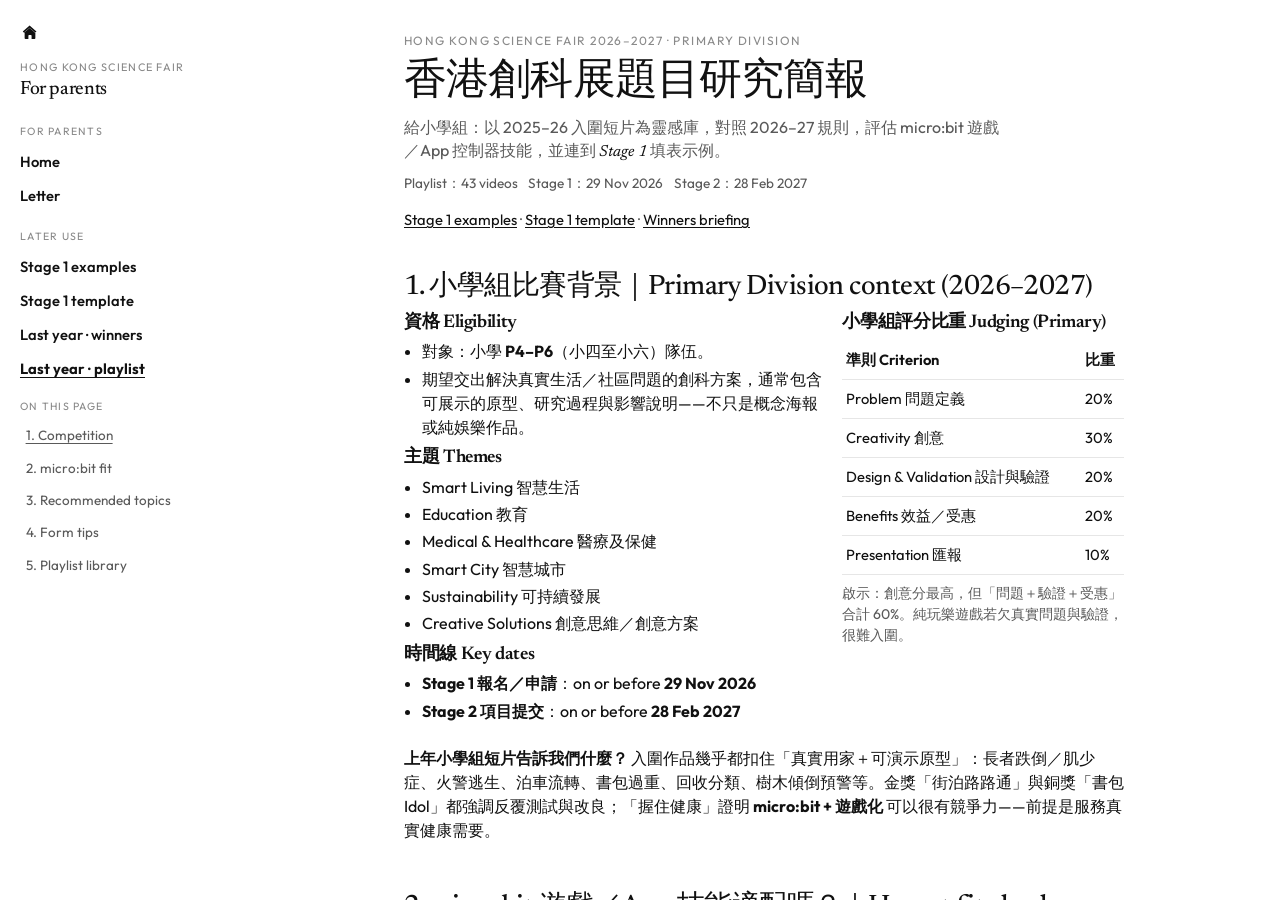
==== commit 29194ac7: "Parent-facing HKSF pitch with Kenneth letter Rework home into a short parent pitch, add a polished l" ====
--- a/hksf-playlist-ideas.html
+++ b/hksf-playlist-ideas.html
@@ -41,15 +41,17 @@
     <div class="sidebar-scroll">
     <a class="brand-block" href="index.html">
       <p class="brand-kicker">Hong Kong Science Fair</p>
-      <p class="brand-title">HKSF 2026–27 · Primary</p>
+      <p class="brand-title">For parents</p>
     </a>
     <div class="nav-group" aria-label="Pages">
-      <p class="nav-label">Pages</p>
+      <p class="nav-label">For parents</p>
       <a href="index.html">Home</a>
+      <a href="letter.html">Letter</a>
+      <p class="nav-label nav-label-later">Later use</p>
       <a href="stage1-examples.html">Stage 1 examples</a>
       <a href="stage1-draft.html">Stage 1 template</a>
-      <a href="science-fair-ideas.html">Winners briefing</a>
-      <a href="hksf-playlist-ideas.html" class="is-active" aria-current="page">Playlist briefing</a>
+      <a href="science-fair-ideas.html">Last year · winners</a>
+      <a href="hksf-playlist-ideas.html" class="is-active" aria-current="page">Last year · playlist</a>
     </div>
     <div class="nav-group" aria-label="On this page">
       <p class="nav-label">On this page</p>
--- a/site.css
+++ b/site.css
@@ -179,6 +179,7 @@
   text-transform: uppercase;
   color: var(--faint);
 }
+.nav-label.nav-label-later { margin-top: 1rem; }
 .nav-group a,
 .nav-group .nav-current {
   display: block;
@@ -471,6 +472,27 @@
   font-size: 0.85rem;
 }
 .colophon .wrap { max-width: 720px; margin: 0 auto; }
+
+.letter-body {
+  max-width: 40rem;
+}
+.letter-body p {
+  margin: 0.7rem 0;
+  line-height: 1.55;
+}
+.plain-letter {
+  margin: 0.65rem 0 0;
+  padding: 0;
+  white-space: pre-wrap;
+  word-break: break-word;
+  font-family: var(--sans);
+  font-size: 0.95rem;
+  line-height: 1.55;
+  color: var(--ink);
+  background: transparent;
+  border: none;
+  max-width: 40rem;
+}
 
 /* Forms (Stage 1 template) */
 .field { margin: 0 0 1rem; }
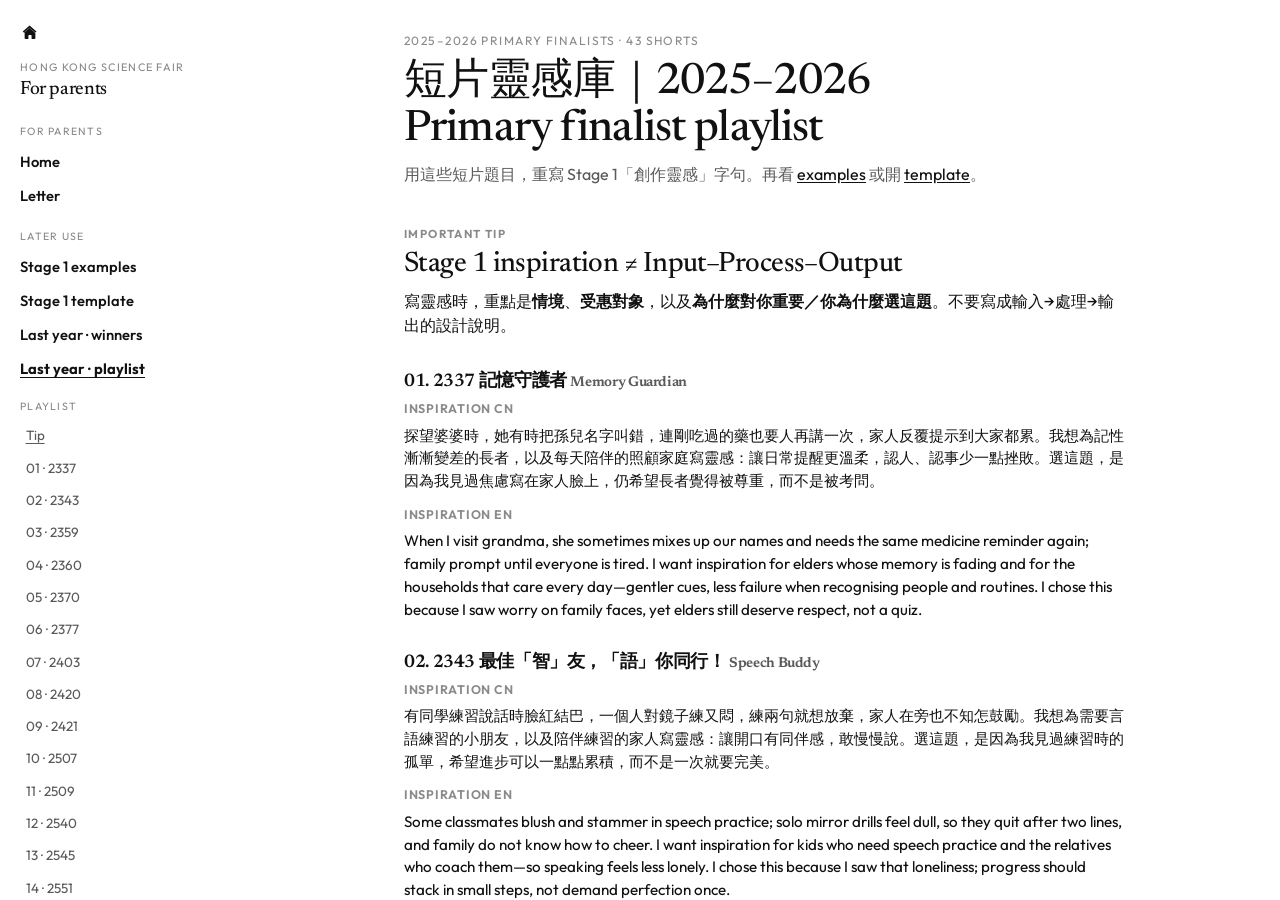
==== commit 193521dd: "Rewrite playlist page as Stage 1 inspiration library Replace the rules dump with 43 CN/EN Stage 1 in" ====
--- a/hksf-playlist-ideas.html
+++ b/hksf-playlist-ideas.html
@@ -1,33 +1,18 @@
 <!DOCTYPE html>
 <html lang="zh-Hant">
 <head>
-<meta charset="utf-8"/>
-<meta name="viewport" content="width=device-width, initial-scale=1"/>
-<title>香港創科展 2026-2027｜小學組題目研究簡報 · HKSF Primary</title>
+<meta charset="utf-8">
+<meta name="viewport" content="width=device-width, initial-scale=1">
+<title>短片靈感庫｜2025–2026 Primary finalist playlist</title>
+<meta name="description" content="Stage 1 inspiration drafts reimagined from the 2025–26 Primary finalist playlist.">
 <link rel="preconnect" href="https://fonts.googleapis.com">
 <link rel="preconnect" href="https://fonts.gstatic.com" crossorigin>
 <link href="https://fonts.googleapis.com/css2?family=Newsreader:ital,opsz,wght@0,6..72,480;0,6..72,620;1,6..72,480&family=Outfit:wght@420;560;680&display=swap" rel="stylesheet">
 <link rel="stylesheet" href="site.css">
-<style>
-.rec{border:none;border-radius:0;padding:.35rem 0;margin:.85rem 0;background:transparent}
-.rec h3{margin-top:0;color:var(--ink)}
-.verdict{background:transparent;color:var(--ink);border-radius:0;padding:.35rem 0;margin:.85rem 0}
-.verdict h3{color:var(--ink);margin-top:0}
-.grid-2{display:grid;grid-template-columns:1.2fr .8fr;gap:1rem}
-@media(max-width:800px){.grid-2{grid-template-columns:1fr}}
-.badge{display:inline-block;font-size:.75rem;padding:0;border-radius:0;border:none;margin-right:.55rem;background:transparent;color:var(--muted)}
-.badge.tx,.badge.no,.badge.press{background:transparent;border:none;color:var(--muted)}
-.video{border:none;border-radius:0;padding:.35rem 0;margin:.55rem 0;background:transparent}
-.video summary{cursor:pointer;color:var(--ink);font-weight:600;padding:.25rem 0}
-.video[open]{padding-bottom:.5rem}
-.small{font-size:.88rem}
-.panel .kv{margin-top:.6rem}
-.panel,.callout,.okbox,.warnbox{background:transparent!important;border:none!important;box-shadow:none!important;border-radius:0!important}
-</style>
 </head>
 <body>
 <a class="skip" href="#content">Skip to content</a>
-<div class="backdrop" data-nav-backdrop></div>
+<div class="backdrop" data-nav-backdrop hidden></div>
 <div class="app">
   <aside class="sidebar" id="site-nav" aria-label="Site navigation">
     <div class="sidebar-chrome">
@@ -39,30 +24,70 @@
       </button>
     </div>
     <div class="sidebar-scroll">
-    <a class="brand-block" href="index.html">
-      <p class="brand-kicker">Hong Kong Science Fair</p>
-      <p class="brand-title">For parents</p>
-    </a>
-    <div class="nav-group" aria-label="Pages">
-      <p class="nav-label">For parents</p>
-      <a href="index.html">Home</a>
-      <a href="letter.html">Letter</a>
-      <p class="nav-label nav-label-later">Later use</p>
-      <a href="stage1-examples.html">Stage 1 examples</a>
-      <a href="stage1-draft.html">Stage 1 template</a>
-      <a href="science-fair-ideas.html">Last year · winners</a>
-      <a href="hksf-playlist-ideas.html" class="is-active" aria-current="page">Last year · playlist</a>
-    </div>
-    <div class="nav-group" aria-label="On this page">
-      <p class="nav-label">On this page</p>
-      <a class="sub" href="#context">1. Competition</a>
-      <a class="sub" href="#microbit">2. micro:bit fit</a>
-      <a class="sub" href="#recs">3. Recommended topics</a>
-      <a class="sub" href="#form">4. Form tips</a>
-      <a class="sub" href="#playlist">5. Playlist library</a>
-    </div>
+      <a class="brand-block" href="index.html">
+        <p class="brand-kicker">Hong Kong Science Fair</p>
+        <p class="brand-title">For parents</p>
+      </a>
+      <div class="nav-group" aria-label="Pages">
+        <p class="nav-label">For parents</p>
+        <a href="index.html">Home</a>
+        <a href="letter.html">Letter</a>
+        <p class="nav-label nav-label-later">Later use</p>
+        <a href="stage1-examples.html">Stage 1 examples</a>
+        <a href="stage1-draft.html">Stage 1 template</a>
+        <a href="science-fair-ideas.html">Last year · winners</a>
+        <a class="is-active" href="hksf-playlist-ideas.html" aria-current="page">Last year · playlist</a>
+      </div>
+      <div class="nav-group" aria-label="On this page">
+        <p class="nav-label">Playlist</p>
+        <a class="sub" href="#tip">Tip</a>
+        <a class="sub" href="#p-2337">01 · 2337</a>
+        <a class="sub" href="#p-2343">02 · 2343</a>
+        <a class="sub" href="#p-2359">03 · 2359</a>
+        <a class="sub" href="#p-2360">04 · 2360</a>
+        <a class="sub" href="#p-2370">05 · 2370</a>
+        <a class="sub" href="#p-2377">06 · 2377</a>
+        <a class="sub" href="#p-2403">07 · 2403</a>
+        <a class="sub" href="#p-2420">08 · 2420</a>
+        <a class="sub" href="#p-2421">09 · 2421</a>
+        <a class="sub" href="#p-2507">10 · 2507</a>
+        <a class="sub" href="#p-2509">11 · 2509</a>
+        <a class="sub" href="#p-2540">12 · 2540</a>
+        <a class="sub" href="#p-2545">13 · 2545</a>
+        <a class="sub" href="#p-2551">14 · 2551</a>
+        <a class="sub" href="#p-2580">15 · 2580</a>
+        <a class="sub" href="#p-2590">16 · 2590</a>
+        <a class="sub" href="#p-2597">17 · 2597</a>
+        <a class="sub" href="#p-2600">18 · 2600</a>
+        <a class="sub" href="#p-2609">19 · 2609</a>
+        <a class="sub" href="#p-2620">20 · 2620</a>
+        <a class="sub" href="#p-2628">21 · 2628</a>
+        <a class="sub" href="#p-2635">22 · 2635</a>
+        <a class="sub" href="#p-2665">23 · 2665</a>
+        <a class="sub" href="#p-2668">24 · 2668</a>
+        <a class="sub" href="#p-2675">25 · 2675</a>
+        <a class="sub" href="#p-2728">26 · 2728</a>
+        <a class="sub" href="#p-2781">27 · 2781</a>
+        <a class="sub" href="#p-2788">28 · 2788</a>
+        <a class="sub" href="#p-2795">29 · 2795</a>
+        <a class="sub" href="#p-2836">30 · 2836</a>
+        <a class="sub" href="#p-2844">31 · 2844</a>
+        <a class="sub" href="#p-2883">32 · 2883</a>
+        <a class="sub" href="#p-2941">33 · 2941</a>
+        <a class="sub" href="#p-2964">34 · 2964</a>
+        <a class="sub" href="#p-2980">35 · 2980</a>
+        <a class="sub" href="#p-2995">36 · 2995</a>
+        <a class="sub" href="#p-3009">37 · 3009</a>
+        <a class="sub" href="#p-3020">38 · 3020</a>
+        <a class="sub" href="#p-3027">39 · 3027</a>
+        <a class="sub" href="#p-3037">40 · 3037</a>
+        <a class="sub" href="#p-3052">41 · 3052</a>
+        <a class="sub" href="#p-3091">42 · 3091</a>
+        <a class="sub" href="#p-3141">43 · 3141</a>
+      </div>
     </div>
   </aside>
+
   <div class="content">
     <div class="shell-top">
       <button type="button" class="shell-home" data-nav-toggle aria-controls="site-nav" aria-expanded="false" title="Open left panel" aria-label="Open navigation">
@@ -70,758 +95,247 @@
           <path fill="currentColor" d="M12 3.2 3.8 10.2c-.3.25-.3.7 0 .95l.7.55c.25.2.6.2.85 0L12 5.95l6.65 5.75c.25.2.6.2.85 0l.7-.55c.3-.25.3-.7 0-.95L12 3.2Zm-6.2 9.3V19c0 .55.45 1 1 1h3.7v-4.2c0-.44.36-.8.8-.8h2.4c.44 0 .8.36.8.8V20h3.7c.55 0 1-.45 1-1v-6.5l-7.2-6.2-7.2 6.2Z"/>
         </svg>
       </button>
-      <span class="page-label">Playlist briefing</span>
+      <span class="page-label">Last year · playlist</span>
     </div>
+
     <header class="page-hero">
       <div class="wrap">
-        <p class="eyebrow">Hong Kong Science Fair 2026–2027 · Primary Division</p>
-        <h1>香港創科展題目研究簡報</h1>
-        <p class="deck">給小學組：以 2025–26 入圍短片為靈感庫，對照 2026–27 規則，評估 micro:bit 遊戲／App 控制器技能，並連到 <em>Stage 1</em> 填表示例。</p>
-        <div class="chip-row">
-          <span class="chip">Playlist：43 videos</span>
-          <span class="chip">Stage 1：29 Nov 2026</span>
-          <span class="chip">Stage 2：28 Feb 2027</span>
-        </div>
-        <p class="muted" style="margin:1rem 0 0;font-size:.92rem"><a href="stage1-examples.html">Stage 1 examples</a> · <a href="stage1-draft.html">Stage 1 template</a> · <a href="science-fair-ideas.html">Winners briefing</a></p>
+        <p class="eyebrow">2025–2026 Primary finalists · 43 shorts</p>
+        <h1>短片靈感庫｜2025–2026 Primary finalist playlist</h1>
+        <p class="deck">用這些短片題目，重寫 Stage 1「創作靈感」字句。再看 <a href="stage1-examples.html">examples</a> 或開 <a href="stage1-draft.html">template</a>。</p>
       </div>
     </header>
+
     <main class="main" id="content">
       <div class="wrap">
-<section class="panel" id="context">
-  <h2>1. 小學組比賽背景｜Primary Division context (2026–2027)</h2>
-  <div class="grid-2">
-    <div>
-      <h3>資格 Eligibility</h3>
-      <ul>
-        <li>對象：小學 <b>P4–P6</b>（小四至小六）隊伍。</li>
-        <li>期望交出解決真實生活／社區問題的創科方案，通常包含可展示的原型、研究過程與影響說明——不只是概念海報或純娛樂作品。</li>
-      </ul>
-      <h3>主題 Themes</h3>
-      <ul>
-        <li>Smart Living 智慧生活</li>
-        <li>Education 教育</li>
-        <li>Medical &amp; Healthcare 醫療及保健</li>
-        <li>Smart City 智慧城市</li>
-        <li>Sustainability 可持續發展</li>
-        <li>Creative Solutions 創意思維／創意方案</li>
-      </ul>
-      <h3>時間線 Key dates</h3>
-      <ul>
-        <li><b>Stage 1 報名／申請</b>：on or before <b>29 Nov 2026</b></li>
-        <li><b>Stage 2 項目提交</b>：on or before <b>28 Feb 2027</b></li>
-      </ul>
-    </div>
-    <div>
-      <h3>小學組評分比重 Judging (Primary)</h3>
-      <table>
-        <thead><tr><th>準則 Criterion</th><th>比重</th></tr></thead>
-        <tbody>
-          <tr><td>Problem 問題定義</td><td>20%</td></tr>
-          <tr><td>Creativity 創意</td><td>30%</td></tr>
-          <tr><td>Design &amp; Validation 設計與驗證</td><td>20%</td></tr>
-          <tr><td>Benefits 效益／受惠</td><td>20%</td></tr>
-          <tr><td>Presentation 匯報</td><td>10%</td></tr>
-        </tbody>
-      </table>
-      <p class="small muted">啟示：創意分最高，但「問題＋驗證＋受惠」合計 60%。純玩樂遊戲若欠真實問題與驗證，很難入圍。</p>
-    </div>
-  </div>
-  <div class="callout">
-    <strong>上年小學組短片告訴我們什麼？</strong>
-    入圍作品幾乎都扣住「真實用家＋可演示原型」：長者跌倒／肌少症、火警逃生、泊車流轉、書包過重、回收分類、樹木傾倒預警等。金獎「街泊路路通」與銅獎「書包 Idol」都強調反覆測試與改良；「握住健康」證明 <b>micro:bit + 遊戲化</b> 可以很有競爭力——前提是服務真實健康需要。
-  </div>
-</section>
-<section class="panel" id="microbit">
-  <h2>2. micro:bit 遊戲／App 技能適配嗎？｜Honest fit check</h2>
-  <div class="verdict">
-    <h3>簡答 Short answer</h3>
-    <p><b>可以相容，但不是「做一款好玩遊戲就夠」。Compatible — if reframed.</b></p>
-    <p>香港創科展小學組期望看到：硬體原型（hardware prototype）、以人為本的真實問題、研究與驗證、以及對受惠者的效益。純「為好玩而做的遊戲／App」通常不夠；但若用 micro:bit 作控制器／感應器，把遊戲化當成解決社區需要的手段（如肌力訓練、坐姿矯正、復康依從、逃生演練、回收學習），則與評分高度契合。上年「握住健康」正是 micro:bit → Scratch 遊戲服務長者肌少症的成功例子。</p>
-  </div>
-  <h3>如何把現有技能映射到比賽 How to map your skills</h3>
-  <table>
-    <thead><tr><th>你們已有的技能</th><th>比賽需要的升級</th></tr></thead>
-    <tbody>
-      <tr><td>micro:bit 作遊戲手掣／按鈕／加速度感應</td><td>接到真實傳感器場景（握力、坐姿、距離、傾側、按鈕急救）並做成可展示原型</td></tr>
-      <tr><td>Scratch／MakeCode App 關卡、計分、回饋</td><td>把「分數」改寫成健康／安全／學習指標；記錄前後測數據作 Validation</td></tr>
-      <tr><td>多人合作寫劇本、演示</td><td>先訪談受惠者（長者中心、同學、家長），用故事證明 Problem 20%</td></tr>
-      <tr><td>關卡設計與趣味性</td><td>趣味服務依從性（adherence），不是最終目的；Benefits 要寫清誰受惠、如何量度</td></tr>
-    </tbody>
-  </table>
-  <p class="small muted">紅線：不要只提交「校園打機作品」。綠燈：遊戲／App = 介面；micro:bit = 控制器／感應器；核心是社區問題 + 原型 + 證據。</p>
-</section>
-<section class="panel" id="recs"><h2>3. 本年推薦題目｜Concrete topics for Primary teams</h2>
-<p class="muted">假設隊伍強項是 <b>micro:bit 遊戲／App 作控制器</b>。下列題目保留遊戲化，但綁定真實受惠者。完整 Stage 1 中英填表示例見 <a href="stage1-examples.html">Stage 1 examples</a>——受惠對象已刻意分散，避免全校只做長者／認知障礙。</p>
-    <div class="rec">
-      <h3>1. 坐姿腳位小偵探：課堂護脊提醒</h3>
-      <p class="small muted">FootRight — Classroom Sitting Coach</p>
-      <div class="kv">
-        <b>Theme</b><span>Education</span>
-        <b>Beneficiary</b><span>Teenagers/Student；Children；Family</span>
-        <b>Why this year</b><span>本校易取樣。椅腳／踏板壓力 + micro:bit 提醒 + 課堂小遊戲。評分：Problem（課堂觀察）+ Validation（前後測）。</span>
-        <b>Name example</b><span>「腳踏實學」FootRight Coach</span>
-      </div>
-    </div>
-    <div class="rec">
-      <h3>2. 回收分類教練車：玩完即分類</h3>
-      <p class="small muted">SortRover — Learn-then-Sort micro:bit Robot</p>
-      <div class="kv">
-        <b>Theme</b><span>Sustainability</span>
-        <b>Beneficiary</b><span>Children；General Public；Teenagers/Student</span>
-        <b>Why this year</b><span>App 遊戲學分類 + micro:bit Maqueen 送到正確格——演示強、受惠非長者。</span>
-        <b>Name example</b><span>「分得清」SortRover</span>
-      </div>
-    </div>
-    <div class="rec">
-      <h3>3. 書包姿勢關卡：過重／寒背雙提醒</h3>
-      <p class="small muted">BagBuddy — Posture &amp; Load School Coach</p>
-      <div class="kv">
-        <b>Theme</b><span>Smart Living</span>
-        <b>Beneficiary</b><span>Children；Teenagers/Student</span>
-        <b>Why this year</b><span>對標書包 Idol，用加速度／拉力 + 每週挑戰遊戲；校門測試即可。</span>
-        <b>Name example</b><span>「背得輕」BagBuddy</span>
-      </div>
-    </div>
-    <div class="rec">
-      <h3>4. 家居逃生演練手掣：火警決策小訓練</h3>
-      <p class="small muted">EscapeDrill — Fire Decision Trainer</p>
-      <div class="kv">
-        <b>Theme</b><span>Creative Solutions</span>
-        <b>Beneficiary</b><span>Family；Children；People with disability</span>
-        <b>Why this year</b><span>差異化：演練＋決策＋震動／燈光共融，不是又一款純警報。</span>
-        <b>Name example</b><span>「走寶」EscapeDrill</span>
-      </div>
-    </div>
-    <div class="rec">
-      <h3>5. 拍拍節奏同行：共融練習控制器</h3>
-      <p class="small muted">BeatBuddy — Rhythm Practice Controller</p>
-      <div class="kv">
-        <b>Theme</b><span>Education</span>
-        <b>Beneficiary</b><span>People with disability；Children；Family</span>
-        <b>Why this year</b><span>按鈕／加速度正是隊伍強項；受惠清晰且避開 dementia-only 撞車。</span>
-        <b>Name example</b><span>「拍拍同行」BeatBuddy</span>
-      </div>
-    </div>
-    <div class="rec">
-      <h3>6. 握力復康小機：長者肌少症訓練（選項之一）</h3>
-      <p class="small muted">GripQuest — Sarcopenia Training Controller</p>
-      <div class="kv">
-        <b>Theme</b><span>Medical &amp; Healthcare</span>
-        <b>Beneficiary</b><span>The elderly；Family</span>
-        <b>Why this year</b><span>技能最贴「握住健康」。長者只是多元受惠中的一路——不要全校只走這條／認知障礙敘事。</span>
-        <b>Name example</b><span>「力力更生」GripQuest</span>
-      </div>
-    </div>
-  <div class="callout"><strong>選題建議：</strong>時間緊優先 <b>#1 坐姿</b>、<b>#2 回收車</b> 或 <b>#3 書包</b>。GripQuest 可留一隊。填表字數與中英範例見 <a href="stage1-examples.html">Stage 1 examples</a>。</div>
-</section>
-<section class="panel" id="form">
-  <h2>4. 申請表欄位提示｜Application-form field tips</h2>
-  <div class="callout"><strong>Stage 1 ≠ Stage 2。</strong> 此階段只要名稱、主題、受惠對象、靈感中英短文。示例：<a href="stage1-examples.html">Stage 1 examples</a> · 填表：<a href="stage1-draft.html">Stage 1 template</a>。</div>
-  <h3>中／英項目名稱 Project name</h3>
-  <ul>
-    <li>格式參考入圍作品：<b>中文名 + English name</b>（可含輕微雙關，但要一讀就懂受惠對象／功能）。</li>
-    <li>好例子風格：握住健康 Grip the Health；街泊路路通 Park &amp; Easy Toll；易拾杖 Easy Pick。</li>
-    <li>避免只取可愛無關的名字；評審應能從名稱猜到問題域。</li>
-  </ul>
-  <h3>主題 Theme</h3>
-  <ul>
-    <li>只選<b>一個</b>最贴切主題；用「問題的主要現場」決定（家中長者→Medical/Smart Living；校內學習→Education；街道公共→Smart City；回收環境→Sustainability）。</li>
-    <li>Creative Solutions 適合共融／非常規形態，但仍要寫清問題。</li>
-  </ul>
-  <h3>受惠對象 Beneficiary（表格選項）</h3>
-  <p class="small">Children；Chronic patients；Family；General Public；People with disability；Teenagers/Student；The elderly；Particular occupation；Other</p>
-  <ul>
-    <li>選<b>最核心</b>受惠者（可在內文提及次要受惠者）。</li>
-    <li>micro:bit 遊戲題通常：The elderly / Teenagers/Student / Children / People with disability。</li>
-  </ul>
-  <h3>創作靈感 Inspiration 字數</h3>
-  <table>
-    <thead><tr><th>語言</th><th>建議長度</th><th>寫法</th></tr></thead>
-    <tbody>
-      <tr><td>中文</td><td><b>約 120–150 字</b></td><td>場景痛點 → 觀察／訪談 → 為何用創科 → 期望改變（一句）</td></tr>
-      <tr><td>English</td><td><b>約 50–70 words</b></td><td>Who suffers → what fails today → your tech approach → hoped impact</td></tr>
-    </tbody>
-  </table>
-  <p class="small muted">中英應同義，不要英文只翻譯口號；兩邊都要有「真實觀察」一句。</p>
-  <h3>迷你範例</h3>
-  <p class="small muted">握力／坐姿／回收等完整中英靈感字數示例已移至 <a href="stage1-examples.html">stage1-examples.html</a>（含非長者受惠題）。</p>
-</section>
-<section class="panel" id="playlist">
-  <h2>5. 短片靈感庫｜2025–2026 Primary finalist playlist</h2>
-  <p class="muted"><b>預設收合。</b>用左側欄跳到本區後，再展開需要的短片——避免單頁無限下拉讀完全部。</p>
-  <p>來源播放清單：<a href="https://www.youtube.com/watch?v=4aIPLXx5tcM&amp;list=PLL3Rk8f0hg23S7Liwv8ALsLsicrf0xmDt">YouTube PLL3Rk8f0hg23S7Liwv8ALsLsicrf0xmDt</a>（共 43 支）。每卡含主題、技術、為何有競爭力。資料來源標記如下：</p>
-  <p>
-    <span class="badge tx">transcript</span> 有可用字幕／逐字稿　
-    <span class="badge press">press</span> 另有新聞補充　
-    <span class="badge no">title/desc</span> 字幕受阻，依標題／簡介／公開報道推斷
-  </p>
-
-  <details class="video" id="v-4aIPLXx5tcM"><summary><strong>01. 2337 記憶守護者 Memory Guardian</strong></summary>
-    
-    <span class="badge tx">transcript</span>
-    <p class="small"><a href="https://www.youtube.com/watch?v=4aIPLXx5tcM&amp;list=PLL3Rk8f0hg23S7Liwv8ALsLsicrf0xmDt">https://www.youtube.com/watch?v=4aIPLXx5tcM&amp;list=PLL3Rk8f0hg23S7Liwv8ALsLsicrf0xmDt</a></p>
-    <p class="small muted">School / 學校：油蔴地天主教小學（海泓道）</p>
-    <div class="kv">
-      <b>Essence</b><span>為認知／記憶退化長者設計的「記憶守護者」：以鏡頭／系統協助辨識家人、提醒日常，減輕家人照顧壓力。<br/><span class="muted">Memory-support system for elders with cognitive decline—helps recognise family and cue daily life, easing caregiver burden.</span></span>
-      <b>Theme</b><span>Medical &amp; Healthcare</span>
-      <b>Tech</b><span>Camera/AI recognition + reminder UX</span>
-      <b>Why competitive</b><span>Strong human-centred story; dementia is a growing HK need; emotional presentation.</span>
-    </div>
-  </details>
-
-  <details class="video" id="v-IO7ec3zvj18"><summary><strong>02. 2343 最佳「智」友，「語」你同行！ Speech Buddy</strong></summary>
-    
-    <span class="badge no">title/desc</span>
-    <p class="small"><a href="https://www.youtube.com/watch?v=IO7ec3zvj18&amp;list=PLL3Rk8f0hg23S7Liwv8ALsLsicrf0xmDt">https://www.youtube.com/watch?v=IO7ec3zvj18&amp;list=PLL3Rk8f0hg23S7Liwv8ALsLsicrf0xmDt</a></p>
-    
-    <div class="kv">
-      <b>Essence</b><span>「Speech Buddy」語音／溝通同行助手——從名稱與組別推斷為支援說話練習或語言溝通的智能友伴（無可用字幕）。<br/><span class="muted">Speech Buddy—likely a speech/communication companion for practice or support (no usable captions retrieved).</span></span>
-      <b>Theme</b><span>Education / Medical &amp; Healthcare</span>
-      <b>Tech</b><span>Likely speech/AI companion app or device</span>
-      <b>Why competitive</b><span>Inclusive communication themes score well if paired with real users and a prototype.</span>
-    </div>
-  </details>
-
-  <details class="video" id="v-8s-XPij61Fg"><summary><strong>03. 2359 雪櫃&quot;鮮&quot;生 Mr. i-Fridge</strong></summary>
-    
-    <span class="badge tx">transcript</span>
-    <p class="small"><a href="https://www.youtube.com/watch?v=8s-XPij61Fg&amp;list=PLL3Rk8f0hg23S7Liwv8ALsLsicrf0xmDt">https://www.youtube.com/watch?v=8s-XPij61Fg&amp;list=PLL3Rk8f0hg23S7Liwv8ALsLsicrf0xmDt</a></p>
-    <p class="small muted">School / 學校：基督教培恩小學</p>
-    <div class="kv">
-      <b>Essence</b><span>長者易食壞食物：HuskyLens 辨新鮮／發霉水果，micro:bit 顯示✓／✗，並在雪櫃外加顯示主動提醒。<br/><span class="muted">Mr. i-Fridge uses HuskyLens + micro:bit to flag fresh vs mouldy food and adds an external display so elders see alerts without opening the fridge.</span></span>
-      <b>Theme</b><span>Smart Living / Medical</span>
-      <b>Tech</b><span>HuskyLens AI cam + micro:bit + external display</span>
-      <b>Why competitive</b><span>Relatable elder food-safety problem; micro:bit demo; iterative upgrade from user testing.</span>
-    </div>
-  </details>
-
-  <details class="video" id="v-HMpzwpg2p34"><summary><strong>04. 2360 穩步前行 Steady step</strong></summary>
-    
-    <span class="badge tx">transcript</span>
-    <p class="small"><a href="https://www.youtube.com/watch?v=HMpzwpg2p34&amp;list=PLL3Rk8f0hg23S7Liwv8ALsLsicrf0xmDt">https://www.youtube.com/watch?v=HMpzwpg2p34&amp;list=PLL3Rk8f0hg23S7Liwv8ALsLsicrf0xmDt</a></p>
-    <p class="small muted">School / 學校：基督教培恩小學</p>
-    <div class="kv">
-      <b>Essence</b><span>長者跌倒風險高：把 micro:bit 綁鞋上，偵測前方障礙物，協助「穩步前行」。<br/><span class="muted">Shoe-mounted micro:bit obstacle detector to reduce elderly trip/fall risk while walking.</span></span>
-      <b>Theme</b><span>Medical &amp; Healthcare</span>
-      <b>Tech</b><span>micro:bit + proximity/obstacle sensing on footwear</span>
-      <b>Why competitive</b><span>Clear stats-backed problem; wearable hardware prototype; elder beneficiary.</span>
-    </div>
-  </details>
-
-  <details class="video" id="v-rz5bl4nnH4Y"><summary><strong>05. 2370 握住健康 Grip the Health</strong></summary>
-    
-    <span class="badge tx">transcript</span><span class="badge press">press</span>
-    <p class="small"><a href="https://www.youtube.com/watch?v=rz5bl4nnH4Y&amp;list=PLL3Rk8f0hg23S7Liwv8ALsLsicrf0xmDt">https://www.youtube.com/watch?v=rz5bl4nnH4Y&amp;list=PLL3Rk8f0hg23S7Liwv8ALsLsicrf0xmDt</a></p>
-    <p class="small muted">School / 學校：中華基督教會元朗真光小學</p>
-    <div class="kv">
-      <b>Essence</b><span>針對長者肌少症，把壓力感測器放入握力球，經 micro:bit 把握力數據傳到 Scratch，做成「測試／訓練」遊戲，並可換不同硬度握力球以漸進訓練。<br/><span class="muted">Addresses elderly sarcopenia: pressure sensors in a grip ball send data via micro:bit to a Scratch game for test/train modes, with swappable ball hardness for progressive training.</span></span>
-      <b>Theme</b><span>Medical &amp; Healthcare / 醫療及保健</span>
-      <b>Tech</b><span>micro:bit + pressure sensor + Scratch gamification</span>
-      <b>Why competitive</b><span>Clear human need, measurable training feedback, hardware+app prototype, strong creativity + benefits fit; featured in pre-fair press.</span>
-    </div>
-  </details>
-
-  <details class="video" id="v-944As0Xi6y8"><summary><strong>06. 2377 聲中「衣」星 The Dressing Star</strong></summary>
-    
-    <span class="badge no">title/desc</span>
-    <p class="small"><a href="https://www.youtube.com/watch?v=944As0Xi6y8&amp;list=PLL3Rk8f0hg23S7Liwv8ALsLsicrf0xmDt">https://www.youtube.com/watch?v=944As0Xi6y8&amp;list=PLL3Rk8f0hg23S7Liwv8ALsLsicrf0xmDt</a></p>
-    <p class="small muted">School / 學校：陳瑞祺（喇沙）小學</p>
-    <div class="kv">
-      <b>Essence</b><span>「聲中衣星／Dressing Star」——從名稱推斷為以語音／聽覺輔助穿衣搭配或更衣的方案（無可用字幕）。<br/><span class="muted">Dressing Star—likely voice/audio-assisted dressing or outfit guidance (no usable captions).</span></span>
-      <b>Theme</b><span>Smart Living / People with disability support</span>
-      <b>Tech</b><span>Likely voice UI + clothing guidance</span>
-      <b>Why competitive</b><span>Accessibility + daily living can be competitive if validated with users.</span>
-    </div>
-  </details>
-
-  <details class="video" id="v-nFsYplfHd0s"><summary><strong>07. 2403 綠色守護者 - 路燈空氣淨化系統 EcoDefender</strong></summary>
-    
-    <span class="badge no">title/desc</span>
-    <p class="small"><a href="https://www.youtube.com/watch?v=nFsYplfHd0s&amp;list=PLL3Rk8f0hg23S7Liwv8ALsLsicrf0xmDt">https://www.youtube.com/watch?v=nFsYplfHd0s&amp;list=PLL3Rk8f0hg23S7Liwv8ALsLsicrf0xmDt</a></p>
-    <p class="small muted">School / 學校：青山天主教小學</p>
-    <div class="kv">
-      <b>Essence</b><span>「EcoDefender」路燈空氣淨化系統——結合路燈與空氣淨化／監測，改善城市空氣質素（自動字幕語種不可用）。<br/><span class="muted">EcoDefender streetlight air-purification/monitoring concept for urban air quality (usable captions unavailable).</span></span>
-      <b>Theme</b><span>Sustainability / Smart City</span>
-      <b>Tech</b><span>Streetlight-integrated air cleaning/monitoring IoT</span>
-      <b>Why competitive</b><span>Public infrastructure angle; sustainability theme; needs solid prototype + data.</span>
-    </div>
-  </details>
-
-  <details class="video" id="v-SwSBHjxx1RE"><summary><strong>08. 2420 RFID 智慧引路徑 RFID Smart Guide Path</strong></summary>
-    
-    <span class="badge no">title/desc</span>
-    <p class="small"><a href="https://www.youtube.com/watch?v=SwSBHjxx1RE&amp;list=PLL3Rk8f0hg23S7Liwv8ALsLsicrf0xmDt">https://www.youtube.com/watch?v=SwSBHjxx1RE&amp;list=PLL3Rk8f0hg23S7Liwv8ALsLsicrf0xmDt</a></p>
-    <p class="small muted">School / 學校：優才（楊殷有娣）書院</p>
-    <div class="kv">
-      <b>Essence</b><span>RFID 智慧引路徑——以 RFID 引導路徑，服務視障或其他需要導航協助的用家（優才楊殷有娣書院）。<br/><span class="muted">RFID Smart Guide Path—RFID-based wayfinding path for navigation assistance (e.g. visually impaired users).</span></span>
-      <b>Theme</b><span>Smart City / Creative Solutions</span>
-      <b>Tech</b><span>RFID tags/readers + guidance feedback</span>
-      <b>Why competitive</b><span>Inclusive design; tangible path demo; clear beneficiary.</span>
-    </div>
-  </details>
-
-  <details class="video" id="v-KsJmX5sLQtA"><summary><strong>09. 2421 智舒展：居家智慧服健助手 SmartStretch</strong></summary>
-    
-    <span class="badge no">title/desc</span>
-    <p class="small"><a href="https://www.youtube.com/watch?v=KsJmX5sLQtA&amp;list=PLL3Rk8f0hg23S7Liwv8ALsLsicrf0xmDt">https://www.youtube.com/watch?v=KsJmX5sLQtA&amp;list=PLL3Rk8f0hg23S7Liwv8ALsLsicrf0xmDt</a></p>
-    
-    <div class="kv">
-      <b>Essence</b><span>智舒展：居家智慧服健助手——在家引導伸展／復康運動的智能助手。<br/><span class="muted">SmartStretch—home intelligent exercise/rehab stretching assistant.</span></span>
-      <b>Theme</b><span>Medical &amp; Healthcare / Smart Living</span>
-      <b>Tech</b><span>Likely sensors + guided exercise app/hardware</span>
-      <b>Why competitive</b><span>Home health adherence is a strong need; fits creativity + benefits if measurable.</span>
-    </div>
-  </details>
-
-  <details class="video" id="v-KME_6fLhTWo"><summary><strong>10. 2507 行行出狀元 Stroke Champs</strong></summary>
-    
-    <span class="badge tx">transcript</span>
-    <p class="small"><a href="https://www.youtube.com/watch?v=KME_6fLhTWo&amp;list=PLL3Rk8f0hg23S7Liwv8ALsLsicrf0xmDt">https://www.youtube.com/watch?v=KME_6fLhTWo&amp;list=PLL3Rk8f0hg23S7Liwv8ALsLsicrf0xmDt</a></p>
-    <p class="small muted">School / 學校：保良局馮晴紀念小學</p>
-    <div class="kv">
-      <b>Essence</b><span>「行行出狀元」：把漢字寫字轉成全身職業／動作體驗遊戲，以身體記憶帶動學習，減輕執筆壓力。<br/><span class="muted">Stroke Champs turns Chinese character writing into whole-body occupational/action games so embodied memory supports literacy learning.</span></span>
-      <b>Theme</b><span>Education</span>
-      <b>Tech</b><span>Embodied/game-based learning system (body-as-input)</span>
-      <b>Why competitive</b><span>Creative pedagogy; children beneficiary; strong presentation potential—frame as learning need not pure fun.</span>
-    </div>
-  </details>
-
-  <details class="video" id="v-qLhsMEnw8zY"><summary><strong>11. 2509 街泊路路通 Park &amp; Easy Toll</strong></summary>
-    
-    <span class="badge tx">transcript</span><span class="badge press">press</span>
-    <p class="small"><a href="https://www.youtube.com/watch?v=qLhsMEnw8zY&amp;list=PLL3Rk8f0hg23S7Liwv8ALsLsicrf0xmDt">https://www.youtube.com/watch?v=qLhsMEnw8zY&amp;list=PLL3Rk8f0hg23S7Liwv8ALsLsicrf0xmDt</a></p>
-    <p class="small muted">School / 學校：天水圍循道衛理小學</p>
-    <div class="kv">
-      <b>Essence</b><span>針對咪錶車位被長期佔用：AI 鏡頭辨車牌並計時，NFC 模擬「易通行」扣費，停愈久費愈高以加快車位流轉（小學組金獎）。<br/><span class="muted">Smart meter-parking system: AI camera reads plates and times stays; NFC simulates auto-pay with escalating fees to free up spaces (Primary Gold).</span></span>
-      <b>Theme</b><span>Smart City / 智慧城市</span>
-      <b>Tech</b><span>AI vision, NFC, progressive pricing prototype</span>
-      <b>Why competitive</b><span>Real street problem, iterated prototypes, dual ID fallback; won Primary Gold — strong design &amp; validation story.</span>
-    </div>
-  </details>
-
-  <details class="video" id="v-Yhv9xjxRFgE"><summary><strong>12. 2540 智能污衣籃 Smart Laundry Basket</strong></summary>
-    
-    <span class="badge no">title/desc</span>
-    <p class="small"><a href="https://www.youtube.com/watch?v=Yhv9xjxRFgE&amp;list=PLL3Rk8f0hg23S7Liwv8ALsLsicrf0xmDt">https://www.youtube.com/watch?v=Yhv9xjxRFgE&amp;list=PLL3Rk8f0hg23S7Liwv8ALsLsicrf0xmDt</a></p>
-    
-    <div class="kv">
-      <b>Essence</b><span>智能污衣籃——自動分類／提示污衣處理的智能洗衣籃，減輕家務負擔。<br/><span class="muted">Smart Laundry Basket—automated sorting/prompting of laundry to ease household chores.</span></span>
-      <b>Theme</b><span>Smart Living</span>
-      <b>Tech</b><span>Sensors + sorting/notification prototype</span>
-      <b>Why competitive</b><span>Everyday family pain point; feasible primary prototype.</span>
-    </div>
-  </details>
-
-  <details class="video" id="v-WIMT6T2iUJw"><summary><strong>13. 2545 大型災害急救箱 Intelligent Disaster First Aid Kit</strong></summary>
-    
-    <span class="badge tx">transcript</span>
-    <p class="small"><a href="https://www.youtube.com/watch?v=WIMT6T2iUJw&amp;list=PLL3Rk8f0hg23S7Liwv8ALsLsicrf0xmDt">https://www.youtube.com/watch?v=WIMT6T2iUJw&amp;list=PLL3Rk8f0hg23S7Liwv8ALsLsicrf0xmDt</a></p>
-    <p class="small muted">School / 學校：英皇書院同學會小學</p>
-    <div class="kv">
-      <b>Essence</b><span>大型災害急救箱：教學短片＋三色指示取用三類物資處理傷口，並含 GPS 顯示用家位置。<br/><span class="muted">Intelligent disaster first-aid kit with instructional video, three-light guidance for supplies, and GPS user location.</span></span>
-      <b>Theme</b><span>Smart Living / Medical / Creative</span>
-      <b>Tech</b><span>Guided first-aid kit UI + GPS</span>
-      <b>Why competitive</b><span>Disaster readiness is timely; clear demo of guided use + location.</span>
-    </div>
-  </details>
-
-  <details class="video" id="v-aGU7PrcSh50"><summary><strong>14. 2551 聲著 clothmate</strong></summary>
-    
-    <span class="badge tx">transcript</span>
-    <p class="small"><a href="https://www.youtube.com/watch?v=aGU7PrcSh50&amp;list=PLL3Rk8f0hg23S7Liwv8ALsLsicrf0xmDt">https://www.youtube.com/watch?v=aGU7PrcSh50&amp;list=PLL3Rk8f0hg23S7Liwv8ALsLsicrf0xmDt</a></p>
-    <p class="small muted">School / 學校：油蔴地天主教小學（海泓道）</p>
-    <div class="kv">
-      <b>Essence</b><span>「聲著 clothmate」：協助視障／弱視人士選配衣物顏色與搭配，解決只摸到質地看不見顏色的困難。<br/><span class="muted">clothmate helps visually impaired users match clothing colours/outfits when touch alone cannot convey colour.</span></span>
-      <b>Theme</b><span>Smart Living / Creative Solutions</span>
-      <b>Tech</b><span>Colour/outfit sensing + voice guidance</span>
-      <b>Why competitive</b><span>Strong accessibility narrative; family/disability beneficiaries.</span>
-    </div>
-  </details>
-
-  <details class="video" id="v-hA3Hu2UDKqw"><summary><strong>15. 2580 「智引求生」火災逃生系統 i-Escape</strong></summary>
-    
-    <span class="badge no">title/desc</span>
-    <p class="small"><a href="https://www.youtube.com/watch?v=hA3Hu2UDKqw&amp;list=PLL3Rk8f0hg23S7Liwv8ALsLsicrf0xmDt">https://www.youtube.com/watch?v=hA3Hu2UDKqw&amp;list=PLL3Rk8f0hg23S7Liwv8ALsLsicrf0xmDt</a></p>
-    <p class="small muted">School / 學校：英皇書院同學會小學第二校</p>
-    <div class="kv">
-      <b>Essence</b><span>「智引求生」火災逃生系統——智能引導火場逃生的系統方案。<br/><span class="muted">i-Escape fire escape system providing intelligent guidance during building fires.</span></span>
-      <b>Theme</b><span>Smart Living / Smart City</span>
-      <b>Tech</b><span>Sensors + escape guidance UI</span>
-      <b>Why competitive</b><span>Same hot theme as other fire projects; differentiate with testing &amp; unique UX.</span>
-    </div>
-  </details>
-
-  <details class="video" id="v-btEIQ75OCt4"><summary><strong>16. 2590 書包Idol Schoolbag monitor</strong></summary>
-    
-    <span class="badge tx">transcript</span><span class="badge press">press</span>
-    <p class="small"><a href="https://www.youtube.com/watch?v=btEIQ75OCt4&amp;list=PLL3Rk8f0hg23S7Liwv8ALsLsicrf0xmDt">https://www.youtube.com/watch?v=btEIQ75OCt4&amp;list=PLL3Rk8f0hg23S7Liwv8ALsLsicrf0xmDt</a></p>
-    <p class="small muted">School / 學校：聖公會青衣邨何澤芸小學</p>
-    <div class="kv">
-      <b>Essence</b><span>書包常超重：用 AI 姿態／圖像識別判斷書包是否過重（彎腰、書包下墜變形），以螢幕表情與語音提醒（小學組銅獎）。<br/><span class="muted">AI posture/image system flags overweight schoolbags via posture and bag sag, with on-screen face + voice prompts (Primary Bronze).</span></span>
-      <b>Theme</b><span>Education / Smart Living / 教育／智慧生活</span>
-      <b>Tech</b><span>AI pose/image recognition, display + speaker, 3D housing</span>
-      <b>Why competitive</b><span>Everyday student problem, school-tested, clear beneficiary, bronze-level competitiveness.</span>
-    </div>
-  </details>
-
-  <details class="video" id="v-QJxr5pstWAI"><summary><strong>17. 2597 易時泊 Easy Park</strong></summary>
-    
-    <span class="badge no">title/desc</span>
-    <p class="small"><a href="https://www.youtube.com/watch?v=QJxr5pstWAI&amp;list=PLL3Rk8f0hg23S7Liwv8ALsLsicrf0xmDt">https://www.youtube.com/watch?v=QJxr5pstWAI&amp;list=PLL3Rk8f0hg23S7Liwv8ALsLsicrf0xmDt</a></p>
-    
-    <div class="kv">
-      <b>Essence</b><span>易時泊 Easy Park——簡化／智能化泊車或泊位時間管理的方案。<br/><span class="muted">Easy Park—simplified/smart parking or parking-time management solution.</span></span>
-      <b>Theme</b><span>Smart City</span>
-      <b>Tech</b><span>Likely sensing/app parking aid</span>
-      <b>Why competitive</b><span>Urban parking is proven competitive (cf. Gold winner); needs distinct angle.</span>
-    </div>
-  </details>
-
-  <details class="video" id="v-MjjSazC5I1E"><summary><strong>18. 2600 智識食 AI Dietary Consultant</strong></summary>
-    
-    <span class="badge tx">transcript</span>
-    <p class="small"><a href="https://www.youtube.com/watch?v=MjjSazC5I1E&amp;list=PLL3Rk8f0hg23S7Liwv8ALsLsicrf0xmDt">https://www.youtube.com/watch?v=MjjSazC5I1E&amp;list=PLL3Rk8f0hg23S7Liwv8ALsLsicrf0xmDt</a></p>
-    <p class="small muted">School / 學校：保良局莊啟程小學</p>
-    <div class="kv">
-      <b>Essence</b><span>「智識食」AI 飲食顧問 App：協助長者／有健康限制者判斷食物是否合適，減少「不知可不可以食」的焦慮。<br/><span class="muted">AI Dietary Consultant app helping elders/people with diet limits judge whether foods are suitable.</span></span>
-      <b>Theme</b><span>Medical &amp; Healthcare / Smart Living</span>
-      <b>Tech</b><span>Mobile AI dietary advisory app</span>
-      <b>Why competitive</b><span>Chronic/elder nutrition need; app+research can work if paired with validation.</span>
-    </div>
-  </details>
-
-  <details class="video" id="v-S_mbrUUdixU"><summary><strong>19. 2609 環環相救 VibraC</strong></summary>
-    
-    <span class="badge no">title/desc</span>
-    <p class="small"><a href="https://www.youtube.com/watch?v=S_mbrUUdixU&amp;list=PLL3Rk8f0hg23S7Liwv8ALsLsicrf0xmDt">https://www.youtube.com/watch?v=S_mbrUUdixU&amp;list=PLL3Rk8f0hg23S7Liwv8ALsLsicrf0xmDt</a></p>
-    
-    <div class="kv">
-      <b>Essence</b><span>環環相救 VibraC——從名稱推斷為震動／循環式互助求救或警示裝置。<br/><span class="muted">VibraC—likely a vibration-based alert/rescue aid (title-inferred).</span></span>
-      <b>Theme</b><span>Smart Living / Medical</span>
-      <b>Tech</b><span>Vibration signalling / wearable alert</span>
-      <b>Why competitive</b><span>Accessibility &amp; emergency signalling can compete with clear user tests.</span>
-    </div>
-  </details>
-
-  <details class="video" id="v-1wk9N5glQbo"><summary><strong>20. 2620 保寶媬 See See Care</strong></summary>
-    
-    <span class="badge no">title/desc</span>
-    <p class="small"><a href="https://www.youtube.com/watch?v=1wk9N5glQbo&amp;list=PLL3Rk8f0hg23S7Liwv8ALsLsicrf0xmDt">https://www.youtube.com/watch?v=1wk9N5glQbo&amp;list=PLL3Rk8f0hg23S7Liwv8ALsLsicrf0xmDt</a></p>
-    
-    <div class="kv">
-      <b>Essence</b><span>保寶媬 See See Care——嬰幼兒／護理照顧監察或提醒方案（名稱暗示「看顧」）。<br/><span class="muted">See See Care—infant/caregiver monitoring or care-support concept.</span></span>
-      <b>Theme</b><span>Smart Living / Medical</span>
-      <b>Tech</b><span>Monitoring/alert care device or app</span>
-      <b>Why competitive</b><span>Family caregiving need; keep privacy &amp; safety evidence strong.</span>
-    </div>
-  </details>
-
-  <details class="video" id="v-MijDqyg5vVw"><summary><strong>21. 2628 高智能雨傘 High-tech Smart Umbrella</strong></summary>
-    
-    <span class="badge no">title/desc</span>
-    <p class="small"><a href="https://www.youtube.com/watch?v=MijDqyg5vVw&amp;list=PLL3Rk8f0hg23S7Liwv8ALsLsicrf0xmDt">https://www.youtube.com/watch?v=MijDqyg5vVw&amp;list=PLL3Rk8f0hg23S7Liwv8ALsLsicrf0xmDt</a></p>
-    <p class="small muted">School / 學校：慈航學校</p>
-    <div class="kv">
-      <b>Essence</b><span>高智能雨傘——為雨傘加入感應／提示功能（如遺失、風雨），提升日常安全與便利（慈航學校）。<br/><span class="muted">High-tech smart umbrella with sensing/alerts for daily safety and convenience.</span></span>
-      <b>Theme</b><span>Smart Living / Creative</span>
-      <b>Tech</b><span>Umbrella-embedded sensors/alerts</span>
-      <b>Why competitive</b><span>Fun creative object—must prove a real problem (e.g. elderly safety) beyond gimmick.</span>
-    </div>
-  </details>
-
-  <details class="video" id="v-PM940s0uAak"><summary><strong>22. 2635 百淨號 Easy Scrubber</strong></summary>
-    
-    <span class="badge no">title/desc</span>
-    <p class="small"><a href="https://www.youtube.com/watch?v=PM940s0uAak&amp;list=PLL3Rk8f0hg23S7Liwv8ALsLsicrf0xmDt">https://www.youtube.com/watch?v=PM940s0uAak&amp;list=PLL3Rk8f0hg23S7Liwv8ALsLsicrf0xmDt</a></p>
-    
-    <div class="kv">
-      <b>Essence</b><span>百淨號 Easy Scrubber——簡化清潔／擦洗工作的輔助工具，減輕體力負擔。<br/><span class="muted">Easy Scrubber—assistive cleaning tool to reduce physical burden of scrubbing.</span></span>
-      <b>Theme</b><span>Smart Living</span>
-      <b>Tech</b><span>Mechanical/electronic cleaning aid</span>
-      <b>Why competitive</b><span>Elder/occupation beneficiaries if ergonomics validated.</span>
-    </div>
-  </details>
-
-  <details class="video" id="v-4f9N48IAlIE"><summary><strong>23. 2665 漁夫寶 AIoT HK Marine farming</strong></summary>
-    
-    <span class="badge no">title/desc</span>
-    <p class="small"><a href="https://www.youtube.com/watch?v=4f9N48IAlIE&amp;list=PLL3Rk8f0hg23S7Liwv8ALsLsicrf0xmDt">https://www.youtube.com/watch?v=4f9N48IAlIE&amp;list=PLL3Rk8f0hg23S7Liwv8ALsLsicrf0xmDt</a></p>
-    <p class="small muted">School / 學校：軒尼詩道官立小學（銅鑼灣）</p>
-    <div class="kv">
-      <b>Essence</b><span>漁夫寶 AIoT 香港海洋養殖——以 AIoT 支援本地漁業／養殖監測與管理。<br/><span class="muted">AIoT support system for Hong Kong marine farming/fisheries monitoring.</span></span>
-      <b>Theme</b><span>Sustainability / Smart City</span>
-      <b>Tech</b><span>AIoT environmental/farming sensors</span>
-      <b>Why competitive</b><span>Local industry + sustainability; stronger if field data shown.</span>
-    </div>
-  </details>
-
-  <details class="video" id="v-ETQHia3qnBU"><summary><strong>24. 2668 玩轉坐姿——腳踏實地 iSitWell</strong></summary>
-    
-    <span class="badge tx">transcript</span>
-    <p class="small"><a href="https://www.youtube.com/watch?v=ETQHia3qnBU&amp;list=PLL3Rk8f0hg23S7Liwv8ALsLsicrf0xmDt">https://www.youtube.com/watch?v=ETQHia3qnBU&amp;list=PLL3Rk8f0hg23S7Liwv8ALsLsicrf0xmDt</a></p>
-    <p class="small muted">School / 學校：保良局世德小學</p>
-    <div class="kv">
-      <b>Essence</b><span>「玩轉坐姿——腳踏實地」iSitWell：發現學生上半身姿勢尚可但腳擺放不良，設計 App／系統糾正坐姿腳位以護骨骼發育。<br/><span class="muted">iSitWell targets students’ poor foot placement while seated—an app/system to correct posture for growing bones.</span></span>
-      <b>Theme</b><span>Education / Medical</span>
-      <b>Tech</b><span>Sitting-posture sensing + corrective app/game</span>
-      <b>Why competitive</b><span>School-relevant; children beneficiary; game/controller skills map well if hardware included.</span>
-    </div>
-  </details>
-
-  <details class="video" id="v-7dwsB6OYc4E"><summary><strong>25. 2675 【連連】有餘 AI廚餘回收小助手</strong></summary>
-    
-    <span class="badge no">title/desc</span>
-    <p class="small"><a href="https://www.youtube.com/watch?v=7dwsB6OYc4E&amp;list=PLL3Rk8f0hg23S7Liwv8ALsLsicrf0xmDt">https://www.youtube.com/watch?v=7dwsB6OYc4E&amp;list=PLL3Rk8f0hg23S7Liwv8ALsLsicrf0xmDt</a></p>
-    
-    <div class="kv">
-      <b>Essence</b><span>【連連】有餘——AI 廚餘回收小助手，協助正確處理／回收廚餘。<br/><span class="muted">Connect Smart AI Food Waste Recycling Assistant for correct food-waste handling.</span></span>
-      <b>Theme</b><span>Sustainability</span>
-      <b>Tech</b><span>AI classification + recycling guidance</span>
-      <b>Why competitive</b><span>HK food-waste policy relevance; pair with prototype bin/scale.</span>
-    </div>
-  </details>
-
-  <details class="video" id="v-6vtUzNo6dsw"><summary><strong>26. 2728 司機救星 Driver’s Savior</strong></summary>
-    
-    <span class="badge no">title/desc</span>
-    <p class="small"><a href="https://www.youtube.com/watch?v=6vtUzNo6dsw&amp;list=PLL3Rk8f0hg23S7Liwv8ALsLsicrf0xmDt">https://www.youtube.com/watch?v=6vtUzNo6dsw&amp;list=PLL3Rk8f0hg23S7Liwv8ALsLsicrf0xmDt</a></p>
-    
-    <div class="kv">
-      <b>Essence</b><span>司機救星——協助駕駛者安全／健康或應急的方案（職業安全方向）。<br/><span class="muted">Driver’s Savior—driver safety/health/emergency support concept.</span></span>
-      <b>Theme</b><span>Smart City / Medical</span>
-      <b>Tech</b><span>In-vehicle sensing/alerts</span>
-      <b>Why competitive</b><span>Occupation beneficiary (drivers); OSH-aligned themes are competitive.</span>
-    </div>
-  </details>
-
-  <details class="video" id="v-20Ntte2uJiU"><summary><strong>27. 2781 智能驅動輪椅 AI Powered Wheelchair</strong></summary>
-    
-    <span class="badge tx">transcript</span>
-    <p class="small"><a href="https://www.youtube.com/watch?v=20Ntte2uJiU&amp;list=PLL3Rk8f0hg23S7Liwv8ALsLsicrf0xmDt">https://www.youtube.com/watch?v=20Ntte2uJiU&amp;list=PLL3Rk8f0hg23S7Liwv8ALsLsicrf0xmDt</a></p>
-    
-    <div class="kv">
-      <b>Essence</b><span>智能驅動輪椅：以 Google Teachable Machine 訓練手勢／語音，連接馬達讓用家自行控制輪椅移動。<br/><span class="muted">AI-powered wheelchair controlled by Teachable Machine gesture/voice models linked to motors.</span></span>
-      <b>Theme</b><span>Medical / Creative Solutions</span>
-      <b>Tech</b><span>Teachable Machine AI + motorised wheelchair prototype</span>
-      <b>Why competitive</b><span>Empowering disability independence; vivid demo; strong creativity+benefits.</span>
-    </div>
-  </details>
-
-  <details class="video" id="v-oxQpTXRzqrg"><summary><strong>28. 2788 逃生導航 Smart Fire Escape Advisor</strong></summary>
-    
-    <span class="badge tx">transcript</span><span class="badge press">press</span>
-    <p class="small"><a href="https://www.youtube.com/watch?v=oxQpTXRzqrg&amp;list=PLL3Rk8f0hg23S7Liwv8ALsLsicrf0xmDt">https://www.youtube.com/watch?v=oxQpTXRzqrg&amp;list=PLL3Rk8f0hg23S7Liwv8ALsLsicrf0xmDt</a></p>
-    <p class="small muted">School / 學校：基督教宣道會徐澤林紀念小學</p>
-    <div class="kv">
-      <b>Essence</b><span>火警時居民難即時判斷逃生；系統以 IoT／煙霧感應分析樓層狀況，平板顯示煙霧分佈與路線，門外 LED 指示方向，並可向消防輸入受困人數與特別需要。<br/><span class="muted">IoT/smoke-sensor fire-escape advisor: flat-panel maps smoke and routes, door LEDs guide direction, and trapped residents can report headcount/special needs to fire services.</span></span>
-      <b>Theme</b><span>Smart Living / Smart City / 智慧生活／智慧城市</span>
-      <b>Tech</b><span>IoT sensors, LED guidance, tablet UI, 3D prototyping</span>
-      <b>Why competitive</b><span>Timely HK community pain point (fire safety), multi-stakeholder design, strong problem+benefits+presentation story.</span>
-    </div>
-  </details>
-
-  <details class="video" id="v-MlPxvVTPZ2U"><summary><strong>29. 2795 守護者智能單車外套 i-Safe Cycling Jacket</strong></summary>
-    
-    <span class="badge no">title/desc</span>
-    <p class="small"><a href="https://www.youtube.com/watch?v=MlPxvVTPZ2U&amp;list=PLL3Rk8f0hg23S7Liwv8ALsLsicrf0xmDt">https://www.youtube.com/watch?v=MlPxvVTPZ2U&amp;list=PLL3Rk8f0hg23S7Liwv8ALsLsicrf0xmDt</a></p>
-    <p class="small muted">School / 學校：彩雲聖若瑟小學</p>
-    <div class="kv">
-      <b>Essence</b><span>守護者智能單車外套——為單車騎士加入發光／感應警示的安全外套。<br/><span class="muted">i-Safe cycling jacket with sensing/lighting alerts for cyclist safety.</span></span>
-      <b>Theme</b><span>Smart Living / Smart City</span>
-      <b>Tech</b><span>Wearable sensors + visibility alerts</span>
-      <b>Why competitive</b><span>Road safety beneficiary; wearable prototype is judge-friendly.</span>
-    </div>
-  </details>
-
-  <details class="video" id="v-gxPsO5eh8hM"><summary><strong>30. 2836 智能滅蟑器 AI Cockroaches Killer</strong></summary>
-    
-    <span class="badge tx">transcript</span>
-    <p class="small"><a href="https://www.youtube.com/watch?v=gxPsO5eh8hM&amp;list=PLL3Rk8f0hg23S7Liwv8ALsLsicrf0xmDt">https://www.youtube.com/watch?v=gxPsO5eh8hM&amp;list=PLL3Rk8f0hg23S7Liwv8ALsLsicrf0xmDt</a></p>
-    <p class="small muted">School / 學校：中華基督教青年會小學</p>
-    <div class="kv">
-      <b>Essence</b><span>智能滅蟑器：AI 鏡頭辨識蟑螂後驅動噴灑殺蟲，減少人畜誤觸有毒噴劑的風險。<br/><span class="muted">AI camera detects cockroaches then triggers spray—aimed at safer pest control for people/pets.</span></span>
-      <b>Theme</b><span>Smart Living / Creative</span>
-      <b>Tech</b><span>AI vision + actuated sprayer</span>
-      <b>Why competitive</b><span>Relatable home problem; safety-for-pets angle; careful ethics/safety demo needed.</span>
-    </div>
-  </details>
-
-  <details class="video" id="v-bWEtwFiZg-s"><summary><strong>31. 2844 綠識回收小助手 RecycleGPT</strong></summary>
-    
-    <span class="badge tx">transcript</span>
-    <p class="small"><a href="https://www.youtube.com/watch?v=bWEtwFiZg-s&amp;list=PLL3Rk8f0hg23S7Liwv8ALsLsicrf0xmDt">https://www.youtube.com/watch?v=bWEtwFiZg-s&amp;list=PLL3Rk8f0hg23S7Liwv8ALsLsicrf0xmDt</a></p>
-    <p class="small muted">School / 學校：香港道教聯合會雲泉學校</p>
-    <div class="kv">
-      <b>Essence</b><span>回收分類困難：AI 鏡頭辨物料，再由 Maqueen micro:bit 機械人把垃圾運到正確回收格。<br/><span class="muted">AI identifies waste material; a Maqueen micro:bit robot transports it to the correct recycling slot.</span></span>
-      <b>Theme</b><span>Sustainability / 可持續發展</span>
-      <b>Tech</b><span>AI object recognition + micro:bit Maqueen robot</span>
-      <b>Why competitive</b><span>Combines AI with tangible robot demo; micro:bit-friendly; clear environmental benefit.</span>
-    </div>
-  </details>
-
-  <details class="video" id="v-45CARxfZAzQ"><summary><strong>32. 2883 安心聲路・避焰通 SafeRoute+ BlazeAlert</strong></summary>
-    
-    <span class="badge tx">transcript</span>
-    <p class="small"><a href="https://www.youtube.com/watch?v=45CARxfZAzQ&amp;list=PLL3Rk8f0hg23S7Liwv8ALsLsicrf0xmDt">https://www.youtube.com/watch?v=45CARxfZAzQ&amp;list=PLL3Rk8f0hg23S7Liwv8ALsLsicrf0xmDt</a></p>
-    <p class="small muted">School / 學校：德信學校</p>
-    <div class="kv">
-      <b>Essence</b><span>安心聲路・避焰通：門上感溫／火焰／紅外偵測警報，手提模式可助視障人士在火場用聲音／震動找逃生方向。<br/><span class="muted">SafeRoute+ BlazeAlert—door heat/flame sensing plus portable mode helping visually impaired users find escape routes by sound/vibration.</span></span>
-      <b>Theme</b><span>Smart Living / Creative</span>
-      <b>Tech</b><span>Multi-sensors + audio/haptic escape guidance</span>
-      <b>Why competitive</b><span>Inclusive fire safety; dual-mode design; disability+family beneficiaries.</span>
-    </div>
-  </details>
-
-  <details class="video" id="v-_1aPh5-BDJU"><summary><strong>33. 2941 慧眼淨居 Smart Eye Refresh</strong></summary>
-    
-    <span class="badge tx">transcript</span>
-    <p class="small"><a href="https://www.youtube.com/watch?v=_1aPh5-BDJU&amp;list=PLL3Rk8f0hg23S7Liwv8ALsLsicrf0xmDt">https://www.youtube.com/watch?v=_1aPh5-BDJU&amp;list=PLL3Rk8f0hg23S7Liwv8ALsLsicrf0xmDt</a></p>
-    <p class="small muted">School / 學校：佛教慈敬學校</p>
-    <div class="kv">
-      <b>Essence</b><span>慧眼淨居：為長者監測室內空氣／窗戶相關風險，提示何時開窗或外出更安全，像「看不見的守護精靈」。<br/><span class="muted">Smart Eye Refresh monitors home air/window-related risks for elders and cues safer window/outdoor decisions.</span></span>
-      <b>Theme</b><span>Smart Living / Medical</span>
-      <b>Tech</b><span>Air-quality/window sensing + elder-friendly alerts</span>
-      <b>Why competitive</b><span>Gentle tech care for elders; clear smart-living fit.</span>
-    </div>
-  </details>
-
-  <details class="video" id="v-uO9ceJhnDus"><summary><strong>34. 2964 AI 智能發電回收箱</strong></summary>
-    
-    <span class="badge tx">transcript</span>
-    <p class="small"><a href="https://www.youtube.com/watch?v=uO9ceJhnDus&amp;list=PLL3Rk8f0hg23S7Liwv8ALsLsicrf0xmDt">https://www.youtube.com/watch?v=uO9ceJhnDus&amp;list=PLL3Rk8f0hg23S7Liwv8ALsLsicrf0xmDt</a></p>
-    <p class="small muted">School / 學校：金巴崙長老會耀道小學</p>
-    <div class="kv">
-      <b>Essence</b><span>AI 智能發電回收箱：結合回收與發電／能量回收概念，提高回收誘因並處理香港低回收率問題。<br/><span class="muted">AI-powered recycling bin concept that also generates/harvests energy to incentivise recycling amid HK’s low rates.</span></span>
-      <b>Theme</b><span>Sustainability</span>
-      <b>Tech</b><span>Smart bin + energy harvesting + AI sorting cues</span>
-      <b>Why competitive</b><span>Dual sustainability story; needs credible energy numbers.</span>
-    </div>
-  </details>
-
-  <details class="video" id="v-Jj-qRZSCxBw"><summary><strong>35. 2980 智慧洗澡開關助手</strong></summary>
-    
-    <span class="badge no">title/desc</span>
-    <p class="small"><a href="https://www.youtube.com/watch?v=Jj-qRZSCxBw&amp;list=PLL3Rk8f0hg23S7Liwv8ALsLsicrf0xmDt">https://www.youtube.com/watch?v=Jj-qRZSCxBw&amp;list=PLL3Rk8f0hg23S7Liwv8ALsLsicrf0xmDt</a></p>
-    
-    <div class="kv">
-      <b>Essence</b><span>智慧洗澡開關助手——協助長者／行動不便者更安全地控制淋浴開關。<br/><span class="muted">Intelligent shower switch assistant for safer bathing control by elders or people with limited mobility.</span></span>
-      <b>Theme</b><span>Smart Living / Medical</span>
-      <b>Tech</b><span>Assistive shower control hardware</span>
-      <b>Why competitive</b><span>High-risk daily activity (bathroom falls); strong benefits if prototyped safely.</span>
-    </div>
-  </details>
-
-  <details class="video" id="v-2MkhKv9su4s"><summary><strong>36. 2995 弱樹臨風警報器 TreeWatch</strong></summary>
-    
-    <span class="badge no">title/desc</span><span class="badge press">press</span>
-    <p class="small"><a href="https://www.youtube.com/watch?v=2MkhKv9su4s&amp;list=PLL3Rk8f0hg23S7Liwv8ALsLsicrf0xmDt">https://www.youtube.com/watch?v=2MkhKv9su4s&amp;list=PLL3Rk8f0hg23S7Liwv8ALsLsicrf0xmDt</a></p>
-    <p class="small muted">School / 學校：拔萃男書院附屬小學</p>
-    <div class="kv">
-      <b>Essence</b><span>極端天氣下綜合多項指標預測樹木傾倒風險並預警（最受歡迎大獎）。<br/><span class="muted">Multi-indicator early-warning for urban tree fall risk in extreme weather (Most Popular Award).</span></span>
-      <b>Theme</b><span>Sustainability / Smart City / 可持續發展／智慧城市</span>
-      <b>Tech</b><span>Environmental/tilt/wind sensing + alert logic (prototype)</span>
-      <b>Why competitive</b><span>Visible public-safety need in typhoon-prone HK; strong public appeal.</span>
-    </div>
-  </details>
-
-  <details class="video" id="v-QmWwXEItYbQ"><summary><strong>37. 3009 轉線易 Change lanes indicator</strong></summary>
-    
-    <span class="badge tx">transcript</span>
-    <p class="small"><a href="https://www.youtube.com/watch?v=QmWwXEItYbQ&amp;list=PLL3Rk8f0hg23S7Liwv8ALsLsicrf0xmDt">https://www.youtube.com/watch?v=QmWwXEItYbQ&amp;list=PLL3Rk8f0hg23S7Liwv8ALsLsicrf0xmDt</a></p>
-    <p class="small muted">School / 學校：仁濟醫院羅陳楚思小學</p>
-    <div class="kv">
-      <b>Essence</b><span>轉線易：感應器貼於車尾監察後方距離並反饋，協助駕駛者更安全轉線。<br/><span class="muted">Lane-change indicator/sensor on the vehicle monitors rear distance to support safer lane changes.</span></span>
-      <b>Theme</b><span>Smart City</span>
-      <b>Tech</b><span>Rear-distance sensing + driver feedback</span>
-      <b>Why competitive</b><span>Personal family pain point story; road-safety benefits; keep scope realistic for primary.</span>
-    </div>
-  </details>
-
-  <details class="video" id="v-dVWdBaQvG1E"><summary><strong>38. 3020 熱感守護衣 HeatGuard Vest</strong></summary>
-    
-    <span class="badge no">title/desc</span>
-    <p class="small"><a href="https://www.youtube.com/watch?v=dVWdBaQvG1E&amp;list=PLL3Rk8f0hg23S7Liwv8ALsLsicrf0xmDt">https://www.youtube.com/watch?v=dVWdBaQvG1E&amp;list=PLL3Rk8f0hg23S7Liwv8ALsLsicrf0xmDt</a></p>
-    
-    <div class="kv">
-      <b>Essence</b><span>熱感守護衣 HeatGuard Vest——監測體溫／熱壓力並警示的守護背心（户外／職安方向）。<br/><span class="muted">HeatGuard Vest monitors heat stress/body temperature and alerts the wearer.</span></span>
-      <b>Theme</b><span>Medical / Smart Living</span>
-      <b>Tech</b><span>Wearable temp/heat sensors + alerts</span>
-      <b>Why competitive</b><span>Heat stress is a HK OSH issue; occupation/elder beneficiaries.</span>
-    </div>
-  </details>
-
-  <details class="video" id="v-_FwODVwMb08"><summary><strong>39. 3027 智慧單車安全伴行系統</strong></summary>
-    
-    <span class="badge no">title/desc</span>
-    <p class="small"><a href="https://www.youtube.com/watch?v=_FwODVwMb08&amp;list=PLL3Rk8f0hg23S7Liwv8ALsLsicrf0xmDt">https://www.youtube.com/watch?v=_FwODVwMb08&amp;list=PLL3Rk8f0hg23S7Liwv8ALsLsicrf0xmDt</a></p>
-    <p class="small muted">School / 學校：東華三院王余家潔紀念小學</p>
-    <div class="kv">
-      <b>Essence</b><span>智慧單車安全伴行系統——陪伴單車騎士的安全警示／偵測系統（東華三院王余家潔紀念小學）。<br/><span class="muted">Smart bike safety companion system for cyclist detection/alerts.</span></span>
-      <b>Theme</b><span>Smart City / Smart Living</span>
-      <b>Tech</b><span>Bike-mounted sensing + companion alerts</span>
-      <b>Why competitive</b><span>Active transport safety; tangible on-bike prototype.</span>
-    </div>
-  </details>
-
-  <details class="video" id="v-2Ob97PavnMw"><summary><strong>40. 3037 再別康橋 HealthBridge</strong></summary>
-    
-    <span class="badge tx">transcript</span>
-    <p class="small"><a href="https://www.youtube.com/watch?v=2Ob97PavnMw&amp;list=PLL3Rk8f0hg23S7Liwv8ALsLsicrf0xmDt">https://www.youtube.com/watch?v=2Ob97PavnMw&amp;list=PLL3Rk8f0hg23S7Liwv8ALsLsicrf0xmDt</a></p>
-    <p class="small muted">School / 學校：瑪利諾修院學校（小學部）</p>
-    <div class="kv">
-      <b>Essence</b><span>再別康橋 HealthBridge：為學業壓力大的學生做的 App（音樂放鬆、情緒自拍、商店、日記等），協助情緒健康。<br/><span class="muted">HealthBridge student wellbeing app—music relaxation, emotion selfie, shop, diary—to ease academic stress.</span></span>
-      <b>Theme</b><span>Education / Medical</span>
-      <b>Tech</b><span>Mobile mental-wellbeing app</span>
-      <b>Why competitive</b><span>Student mental health need; for HKSF, add hardware/prototype + research beyond pure app.</span>
-    </div>
-  </details>
-
-  <details class="video" id="v-X-X4ugs9dV4"><summary><strong>41. 3052 易拾杖 Easy Pick</strong></summary>
-    
-    <span class="badge no">title/desc</span><span class="badge press">press</span>
-    <p class="small"><a href="https://www.youtube.com/watch?v=X-X4ugs9dV4&amp;list=PLL3Rk8f0hg23S7Liwv8ALsLsicrf0xmDt">https://www.youtube.com/watch?v=X-X4ugs9dV4&amp;list=PLL3Rk8f0hg23S7Liwv8ALsLsicrf0xmDt</a></p>
-    <p class="small muted">School / 學校：保良局黃永樹小學</p>
-    <div class="kv">
-      <b>Essence</b><span>易拾杖 Easy Pick——輔助拾物的智能／改良手杖，減少長者彎腰拾物受傷（小學組優異）。<br/><span class="muted">Easy Pick assistive cane/grabber to help elders pick up items without risky bending (merit award).</span></span>
-      <b>Theme</b><span>Medical / Smart Living</span>
-      <b>Tech</b><span>Assistive cane + picker mechanism</span>
-      <b>Why competitive</b><span>Simple, testable, elder-centred; strong benefits + design validation path.</span>
-    </div>
-  </details>
-
-  <details class="video" id="v-Ywqz45wh9JE"><summary><strong>42. 3091 防火法蜥 Fire-rescue salamander</strong></summary>
-    
-    <span class="badge no">title/desc</span><span class="badge press">press</span>
-    <p class="small"><a href="https://www.youtube.com/watch?v=Ywqz45wh9JE&amp;list=PLL3Rk8f0hg23S7Liwv8ALsLsicrf0xmDt">https://www.youtube.com/watch?v=Ywqz45wh9JE&amp;list=PLL3Rk8f0hg23S7Liwv8ALsLsicrf0xmDt</a></p>
-    
-    <div class="kv">
-      <b>Essence</b><span>可攀爬棚架／外牆的「防火蜥蜴」機械人，配備火焰、溫度、煙霧感應及 AI 鏡頭，協助定位火源。<br/><span class="muted">Climbing “fire-rescue salamander” robot with flame/temp/smoke sensors and AI camera to locate fire sources on scaffolding/facades.</span></span>
-      <b>Theme</b><span>Smart City / Creative Solutions / 智慧城市／創意思維</span>
-      <b>Tech</b><span>Climbing robot + multi-sensors + AI vision</span>
-      <b>Why competitive</b><span>Inspired by real fire tragedies; dramatic demo + firefighter-relevant use case.</span>
-    </div>
-  </details>
-
-  <details class="video" id="v-3OxL1dCdyjE"><summary><strong>43. 3141 全聲導 Sound &amp; Safe</strong></summary>
-    
-    <span class="badge no">title/desc</span>
-    <p class="small"><a href="https://www.youtube.com/watch?v=3OxL1dCdyjE&amp;list=PLL3Rk8f0hg23S7Liwv8ALsLsicrf0xmDt">https://www.youtube.com/watch?v=3OxL1dCdyjE&amp;list=PLL3Rk8f0hg23S7Liwv8ALsLsicrf0xmDt</a></p>
-    
-    <div class="kv">
-      <b>Essence</b><span>全聲導 Sound &amp; Safe——以全聲音／聽覺引導提升安全的方案（適合視障或黑暗環境）。<br/><span class="muted">Sound &amp; Safe—full audio guidance for safety (e.g. visually impaired or low-visibility settings).</span></span>
-      <b>Theme</b><span>Creative Solutions / Smart Living</span>
-      <b>Tech</b><span>Audio guidance / sonic navigation</span>
-      <b>Why competitive</b><span>Inclusive safety; pair with prototype + user trials.</span>
-    </div>
-  </details>
-
-  <hr style="border:none;border-top:1px solid var(--line);margin:1.4rem 0"/>
-  <p class="small muted">字幕擷取說明：雲端環境遭 YouTube bot／登入牆限制。成功取得可用字幕／逐字稿 <b>20</b> 支；其餘 <b>23</b> 支改以雙語標題、影片簡介（學校）及公開新聞綜合。EcoDefender 僅取得錯誤語種自動字幕，故亦標為 title/desc。建議老師若本機可開字幕，可再核對標記為 title/desc 的條目。</p>
-</section>
+        <section class="panel" id="tip">
+          <p class="kicker">Important tip</p>
+          <h2>Stage 1 inspiration ≠ Input–Process–Output</h2>
+          <p>寫靈感時，重點是<strong>情境</strong>、<strong>受惠對象</strong>，以及<strong>為什麼對你重要／你為什麼選這題</strong>。不要寫成輸入→處理→輸出的設計說明。</p>
+        </section>
+
+        <div class="pack-list">
+          <article class="pack" id="p-2337">
+            <h3>01. 2337 記憶守護者 <span class="meta">Memory Guardian</span></h3>
+            <div class="pair"><b>Inspiration CN</b><p class="snippet">探望婆婆時，她有時把孫兒名字叫錯，連剛吃過的藥也要人再講一次，家人反覆提示到大家都累。我想為記性漸漸變差的長者，以及每天陪伴的照顧家庭寫靈感：讓日常提醒更溫柔，認人、認事少一點挫敗。選這題，是因為我見過焦慮寫在家人臉上，仍希望長者覺得被尊重，而不是被考問。</p></div>
+            <div class="pair"><b>Inspiration EN</b><p class="snippet">When I visit grandma, she sometimes mixes up our names and needs the same medicine reminder again; family prompt until everyone is tired. I want inspiration for elders whose memory is fading and for the households that care every day—gentler cues, less failure when recognising people and routines. I chose this because I saw worry on family faces, yet elders still deserve respect, not a quiz.</p></div>
+          </article>
+          <article class="pack" id="p-2343">
+            <h3>02. 2343 最佳「智」友，「語」你同行！ <span class="meta">Speech Buddy</span></h3>
+            <div class="pair"><b>Inspiration CN</b><p class="snippet">有同學練習說話時臉紅結巴，一個人對鏡子練又悶，練兩句就想放棄，家人在旁也不知怎鼓勵。我想為需要言語練習的小朋友，以及陪伴練習的家人寫靈感：讓開口有同伴感，敢慢慢說。選這題，是因為我見過練習時的孤單，希望進步可以一點點累積，而不是一次就要完美。</p></div>
+            <div class="pair"><b>Inspiration EN</b><p class="snippet">Some classmates blush and stammer in speech practice; solo mirror drills feel dull, so they quit after two lines, and family do not know how to cheer. I want inspiration for kids who need speech practice and the relatives who coach them—so speaking feels less lonely. I chose this because I saw that loneliness; progress should stack in small steps, not demand perfection once.</p></div>
+          </article>
+          <article class="pack" id="p-2359">
+            <h3>03. 2359 雪櫃「鮮」生 <span class="meta">Mr. i-Fridge</span></h3>
+            <div class="pair"><b>Inspiration CN</b><p class="snippet">家裡雪櫃深處常有水果變壞才被發現，公公有時仍拿起來咬，媽媽每次都很擔心食物安全，也心疼浪費。我想為家中長者與忙碌家長寫靈感：開櫃前就大概知道東西是否還能吃。選這題，是因為我不想家人吃壞肚子，也不想新鮮食物白白丟掉；小小提醒，能讓廚房安心一點。</p></div>
+            <div class="pair"><b>Inspiration EN</b><p class="snippet">Deep in our fridge, fruit often spoils before anyone notices; grandpa still bites it sometimes, and mum fears food safety while hating the waste. I want inspiration for elders and busy parents who should know freshness before digging inside. I chose this so family avoid upset stomachs and fewer good foods are thrown away—a small cue that makes the kitchen feel safer.</p></div>
+          </article>
+          <article class="pack" id="p-2360">
+            <h3>04. 2360 穩步前行 <span class="meta">Steady step</span></h3>
+            <div class="pair"><b>Inspiration CN</b><p class="snippet">在商場我見過長者走路忽然不穩，家人要一直扶着，兩邊說話都輕輕的，生怕再晃一下。我想為步履不穩的長者，以及天天陪行的家人寫靈感：起步、轉彎、停下來時多一點安心。選這題，是因為我想公公婆婆仍敢出門買菜會面，家人不用全程提心吊膽，散步可以重新變得普通。</p></div>
+            <div class="pair"><b>Inspiration EN</b><p class="snippet">In the mall I saw elders suddenly unsteady while family held them the whole way, both sides speaking softly for fear of another wobble. I want inspiration for unsteady walkers and the relatives who escort them—safer starts, turns, and pauses. I chose this so grandparents still dare go out for groceries and chats, and carers need not fear every step; walking can feel ordinary again.</p></div>
+          </article>
+          <article class="pack" id="p-2370">
+            <h3>05. 2370 握住健康 <span class="meta">Grip the Health</span></h3>
+            <div class="pair"><b>Inspiration CN</b><p class="snippet">探訪長者中心時，公公開瓶蓋、擰毛巾都很吃力，復康動作又悶，做幾下就說『下次啦』。我想為手力變弱、想保持自理的長者寫靈感：讓握力練習願意每天多做一點，家人也較易一起鼓勵。選這題，是因為手力關係倒水、開門、穿衣；我想他們少求人，尊嚴留在自己手裏。</p></div>
+            <div class="pair"><b>Inspiration EN</b><p class="snippet">At the elderly centre, grandpa struggled with jar lids and wringing towels; rehab felt dull, so he said ‘next time’ after a few tries. I want inspiration for elders with weaker hands who still want self-care—grip practice they will repeat, with family cheering along. I chose this because hand strength means pouring, doors, and dressing; I want them asking for help less, dignity kept in their own hands.</p></div>
+          </article>
+          <article class="pack" id="p-2377">
+            <h3>06. 2377 聲中「衣」星 <span class="meta">The Dressing Star</span></h3>
+            <div class="pair"><b>Inspiration CN</b><p class="snippet">弟弟早上更衣常前後穿反、鈕扣扣錯位，一趕時間就發脾氣哭，爸媽也跟着慌。我想為初學自理的幼童，以及趕着出門的家長寫靈感：用清楚步驟讓穿衣少錯、少吵。選這題，是因為我想小朋友慢慢靠自己穿好衣服，家人早上可以較平和，一整天不用帶着脾氣開始。我也想弟弟長大後記得：自己穿好衣服是一件值得驕傲的小事。</p></div>
+            <div class="pair"><b>Inspiration EN</b><p class="snippet">My little brother often wears clothes back-to-front or misses buttons; when we rush he cries, and parents panic too. I want inspiration for young kids learning self-dressing and for parents racing school mornings—clearer steps, fewer mistakes and fights. I chose this so children gradually dress themselves, mornings stay calmer, and the day does not begin with a bad temper for everyone.</p></div>
+          </article>
+          <article class="pack" id="p-2403">
+            <h3>07. 2403 綠色守護者 - 路燈空氣淨化系統 <span class="meta">EcoDefender</span></h3>
+            <div class="pair"><b>Inspiration CN</b><p class="snippet">放學在路邊等過馬路，巴士尾氣一股一股，低年級同學會掩口鼻，老師也催快點過。我想為天天在路邊等車、等燈的學生與街坊寫靈感：路燈附近空氣能否好一點。選這題，是因為回家路不該等於吸髒空氣；我希望行人等紅燈時，仍能較自在地呼吸。每一個等燈的孩子，都應該吸到比較乾淨的空氣。</p></div>
+            <div class="pair"><b>Inspiration EN</b><p class="snippet">Waiting to cross after school, bus fumes come in waves; younger kids cover their noses while teachers hurry us. I want inspiration for students and neighbours who wait by the road every day—can air near street lamps feel cleaner? I chose this because the walk home should not mean breathing dirty air; people waiting at red lights deserve a freer breath.</p></div>
+          </article>
+          <article class="pack" id="p-2420">
+            <h3>08. 2420 RFID 智慧引路徑 <span class="meta">RFID Smart Guide Path</span></h3>
+            <div class="pair"><b>Inspiration CN</b><p class="snippet">社區活動見到視障朋友靠白杖慢慢探路，轉角與路口特別不安，陪同義工也要不停口述。我想為視障朋友與陪同者寫靈感：在常走路線上給更清楚的引導，少一點每步猜測。選這題，是因為熟悉的路也應走得有把握；我希望他們出行更獨立，陪同者也可以放心一點。出行不該每次都像考試，熟悉的路也值得被好好引導。</p></div>
+            <div class="pair"><b>Inspiration EN</b><p class="snippet">At a community event, visually impaired friends explored slowly with white canes, uneasy at corners while volunteers kept describing everything. I want inspiration for them and companions—clearer cues on familiar routes, less guessing each step. I chose this because even known paths should feel sure; I hope they travel more independently, and helpers can relax a little too.</p></div>
+          </article>
+          <article class="pack" id="p-2421">
+            <h3>09. 2421 智舒展：居家智慧服健助手 <span class="meta">SmartStretch</span></h3>
+            <div class="pair"><b>Inspiration CN</b><p class="snippet">爸媽返工後腰肩又酸又緊，說要伸展，卻常忘記姿勢與次數，有時還越拉越不舒服。我想為長時間坐着上班、回家才想起身體的家人寫靈感：居家伸展有提醒、做得正確、願意堅持。選這題，是因為放工後應該真正放鬆，不是敷衍兩下；我想家人少帶痛上班。身體不應只在痛的時候才被想起，日常伸展值得被認真對待。</p></div>
+            <div class="pair"><b>Inspiration EN</b><p class="snippet">After work mum and dad’s shoulders ache; they mean to stretch, yet forget pose and count, sometimes pulling until it hurts more. I want inspiration for desk-bound family who only notice their bodies at home—reminders, safer form, habits that stick. I chose this because rest time should really loosen them, not two rushed moves; I want fewer sore mornings before work.</p></div>
+          </article>
+          <article class="pack" id="p-2507">
+            <h3>10. 2507 行行出狀元 <span class="meta">Stroke Champs</span></h3>
+            <div class="pair"><b>Inspiration CN</b><p class="snippet">寫字課有同學筆順亂、捺鉤東歪西倒，愈改愈亂，下課後也不想再練，覺得自己『寫字差』。我想為正在練漢字筆畫的小學生寫靈感：讓一筆一劃變得清楚，練習不再那麼可怕。選這題，是因為筆順學穩了，功課信心會回來；我不想同學因為寫字而覺得自己不行。寫字是每天的事，練習應該帶來成就感，而不是羞愧。</p></div>
+            <div class="pair"><b>Inspiration EN</b><p class="snippet">In writing class some friends scramble stroke order and their hooks wobble; the more they fix, the messier it looks, so they avoid practice and feel ‘bad at writing’. I want inspiration for primary kids learning Chinese strokes—each stroke clearer, practice less scary. I chose this because steady stroke habits bring homework confidence back; I do not want classmates judging their whole self by handwriting.</p></div>
+          </article>
+          <article class="pack" id="p-2509">
+            <h3>11. 2509 街泊路路通 <span class="meta">Park &amp; Easy Toll</span></h3>
+            <div class="pair"><b>Inspiration CN</b><p class="snippet">爸爸在街上找咪錶位轉來轉去，過鐘又罰錢，全家困在車裡發脾氣，出門氣氛一下子變差。我想為常泊街的駕駛者與同車乘客寫靈感：找位、繳費少一點混亂與冤枉錢。選這題，是因為我不想為泊車耽誤約定，也不想行程未開始就先吵架；路邊停車可以少一點火氣。出門前的心情很重要，我不想泊車成為全家的火藥引。</p></div>
+            <div class="pair"><b>Inspiration EN</b><p class="snippet">Dad circles for meter spots, then overtime fines make the whole car grumpy before we arrive. I want inspiration for street parkers and their passengers—finding spots and paying with less chaos and fewer unfair fees. I chose this because parking should not make us late or start arguments; kerbside stops can involve less temper for everyone in the car.</p></div>
+          </article>
+          <article class="pack" id="p-2540">
+            <h3>12. 2540 智能污衣籃 <span class="meta">Smart Laundry Basket</span></h3>
+            <div class="pair"><b>Inspiration CN</b><p class="snippet">家裡污衣混成一籃，淺色深色、校服運動服全堆一起，媽媽要重分很久，有時還因放錯而着色。我想為忙碌家庭寫靈感：污衣一放下就大致分得清，家務少走冤枉路。選這題，是因為家務已經很累；我不想分類再變成吵架點，也不想乾淨衣服被染花。洗衣籃若能先幫忙分類，週末家務會少很多怨氣。</p></div>
+            <div class="pair"><b>Inspiration EN</b><p class="snippet">Our dirty laundry piles into one basket—lights, darks, uniforms, sports kit—and mum re-sorts forever, sometimes colours bleed from mistakes. I want inspiration for busy families so clothes are roughly sorted the moment they drop. I chose this because housework is tiring enough; sorting should not spark arguments, and clean clothes should not get stained.</p></div>
+          </article>
+          <article class="pack" id="p-2545">
+            <h3>13. 2545 大型災害急救箱 <span class="meta">Intelligent Disaster First Aid Kit</span></h3>
+            <div class="pair"><b>Inspiration CN</b><p class="snippet">地震演習後同學七嘴八舌問急救箱在哪、紗布膠布怎用，大家答不出，只記得要蹲低。我想為校園與家庭的應變準備寫靈感：危急時知道取什麼、怎處理小傷口，步驟清楚。選這題，是因為慌亂時最需要指引，不是更多驚嚇；我想同學在害怕時仍做得到基本照顧。演習不是走過場，真正用得着時，清楚步驟能救人。</p></div>
+            <div class="pair"><b>Inspiration EN</b><p class="snippet">After earthquake drills classmates asked where the first-aid kit was and how gauze and plasters work—nobody knew, only ‘duck and cover’. I want inspiration for school and family readiness: in a crisis, know what to grab and how to treat small wounds with clear steps. I chose this because panic needs guidance, not more fear; kids should still manage basic care when scared.</p></div>
+          </article>
+          <article class="pack" id="p-2551">
+            <h3>14. 2551 聲著 <span class="meta">clothmate</span></h3>
+            <div class="pair"><b>Inspiration CN</b><p class="snippet">義工活動認識視障叔叔，他說摸得到布料厚薄，卻不知顏色深淺，配衫要靠家人一句句講，有時會尷尬。我想為視障／弱視朋友寫靈感：選衣配色可以多一點自己做主。選這題，是因為穿着關乎尊嚴與心情；我不想他們每次出門都要問人『襯唔襯』。顏色與搭配若能自己掌握，出門會自信很多。</p></div>
+            <div class="pair"><b>Inspiration EN</b><p class="snippet">At volunteering, an uncle with low vision said he can feel fabric thickness but not colour, so outfits need family describing every piece—sometimes awkward. I want inspiration for visually impaired friends who deserve more choice matching clothes. I chose this because dressing is dignity and mood; I do not want them asking ‘does this match?’ every single morning before leaving.</p></div>
+          </article>
+          <article class="pack" id="p-2580">
+            <h3>15. 2580 「智引求生」火災逃生系統 <span class="meta">i-Escape</span></h3>
+            <div class="pair"><b>Inspiration CN</b><p class="snippet">火警演習煙霧提示一響，弟弟呆住，不知該走哪層樓梯，大人喊來喊去更亂。我想為家庭與大廈住戶寫靈感：濃煙或慌亂裡仍知哪個方向較安全。選這題，是因為真正火警不能靠猜；我想親人有一條平時就記得住的路，而不是臨時才吵架該左轉還右轉。平時多記一條路，危急時就能少一分混亂。</p></div>
+            <div class="pair"><b>Inspiration EN</b><p class="snippet">When the fire-drill smoke cue sounded, my brother froze—unsure which stairs—while adults shouting made it worse. I want inspiration for families and building residents who still need a safer direction in smoke or panic. I chose this because real fires allow no guessing; loved ones need a path practised in memory, not a last-second argument about left or right.</p></div>
+          </article>
+          <article class="pack" id="p-2590">
+            <h3>16. 2590 書包Idol <span class="meta">Schoolbag monitor</span></h3>
+            <div class="pair"><b>Inspiration CN</b><p class="snippet">放學看見很多書包鼓到變形，有人單邊肩帶往下掉，回家就喊膊頭痛，家長又怪小孩『自己不整理』。我想為小學生與擔心姿勢的家長寫靈感：太重或不平衡就及早提醒，少一點互相指責。選這題，是因為書包天天背；我想同學脊骨少吃苦，也少為重量在家吵架。書包輕一點，放學路也能走得輕鬆一點。</p></div>
+            <div class="pair"><b>Inspiration EN</b><p class="snippet">After school many bags bulge out of shape; one strap slips, kids complain of shoulder pain, and parents blame ‘messy packing’. I want inspiration for primary students and posture-worried parents—early warnings when bags are too heavy or uneven, with less blame. I chose this because we carry bags daily; spines should not suffer, and weight should not start home fights.</p></div>
+          </article>
+          <article class="pack" id="p-2597">
+            <h3>17. 2597 易時泊 <span class="meta">Easy Park</span></h3>
+            <div class="pair"><b>Inspiration CN</b><p class="snippet">屋苑停車場常要轉幾圈才有位，訪客更不知道哪層有空位，爸爸一邊開車一邊打電話問管理員。我想為住戶與訪客司機寫靈感：快點知道可泊之處、何時可能要走。選這題，是因為泊車耗油又耗脾氣；我想回家可以準時上樓，而不是在地庫兜圈生悶氣。地庫不該變成發脾氣的地方，回家應該先鬆一口氣。</p></div>
+            <div class="pair"><b>Inspiration EN</b><p class="snippet">In our estate car park we circle floors; visitors never know which level is free, so dad drives while phoning the guard. I want inspiration for residents and guest drivers—see open spots and likely leaving times faster. I chose this because hunting parking burns fuel and tempers; I want us upstairs on time, not sulking in basement loops.</p></div>
+          </article>
+          <article class="pack" id="p-2600">
+            <h3>18. 2600 智識食 <span class="meta">AI Dietary Consultant</span></h3>
+            <div class="pair"><b>Inspiration CN</b><p class="snippet">婆婆有血壓問題，餐桌上常問『呢樣可唔可以食』，家人翻包裝字又細又多，誰也不敢肯定，飯菜都涼了。我想為有飲食限制的長者與照顧者寫靈感：選食物少一點猜測與害怕。選這題，是因為吃錯會怕，連聚餐都縮手；我想吃飯重新變得安心、有笑容。一餐飯的安心，對慢性病家庭來說已經很大。</p></div>
+            <div class="pair"><b>Inspiration EN</b><p class="snippet">Grandma has blood-pressure limits and keeps asking if a dish is allowed; family squint at tiny labels, nobody sure, while food goes cold. I want inspiration for elders with diet rules and carers—choosing food with less guessing and fear. I chose this because worry about eating wrong spoils gatherings; I want meals to feel safe and smiling again.</p></div>
+          </article>
+          <article class="pack" id="p-2609">
+            <h3>19. 2609 環環相救 <span class="meta">VibraC</span></h3>
+            <div class="pair"><b>Inspiration CN</b><p class="snippet">聽障同學在嘈雜操場有時聽不到呼叫，獨自一角會慌，同伴以為他故意不理人。我想為聽障／弱聽朋友與同學夥伴寫靈感：用震動把『我在／需要幫忙』傳出去，少誤會。選這題，是因為安全與友誼都不應只靠聲音；我想大家在操場上互相找得到、幫得到。操場上每個同學都該被看見、被聽到，即使不用耳朵。</p></div>
+            <div class="pair"><b>Inspiration EN</b><p class="snippet">A hearing-impaired classmate sometimes misses shouts on a noisy playground and panics alone, while peers think he is ignoring them. I want inspiration for hard-of-hearing friends and classmates—vibration carrying ‘I’m here / need help’, fewer misunderstandings. I chose this because safety and friendship should not rely on sound alone; we must find and help each other on the field.</p></div>
+          </article>
+          <article class="pack" id="p-2620">
+            <h3>20. 2620 保寶媬 <span class="meta">See See Care</span></h3>
+            <div class="pair"><b>Inspiration CN</b><p class="snippet">親戚湊初生嬰，大人只去倒一杯水的一會兒也心驚，怕寶寶踢被、哭太久或吐奶沒人知。我想為新手父母與臨時照顧者寫靈感：短離席仍大概知寶寶狀況，少一點嚇出冷汗。選這題，是因為照顧也需要喘息；我想大人敢做必要的事，寶寶仍被好好看顧。照顧者有片刻安心，寶寶也會被照顧得更好。</p></div>
+            <div class="pair"><b>Inspiration EN</b><p class="snippet">When relatives care for a newborn, even pouring a glass of water feels scary—blankets slip, long cries, unnoticed spit-up. I want inspiration for new parents and stand-in carers who still need the baby’s status in a short absence, with fewer cold-sweat moments. I chose this because carers need breathers; adults must do needed tasks while babies stay properly watched.</p></div>
+          </article>
+          <article class="pack" id="p-2628">
+            <h3>21. 2628 高智能雨傘 <span class="meta">High-tech Smart Umbrella</span></h3>
+            <div class="pair"><b>Inspiration CN</b><p class="snippet">雨天同學常把傘忘在課室或特別室，放學才發覺要淋回家；長者撐傘又怕一陣風把傘翻面。我想為學生與外出長者寫靈感：傘在不在、風雨會否忽然轉大，有溫柔提示。選這題，是因為一把傘關係整天舒服與安全；我不想大家白白挨濕或在風雨中掙扎。風雨天少淋一次，心情與健康都會不一樣。</p></div>
+            <div class="pair"><b>Inspiration EN</b><p class="snippet">On rainy days classmates leave umbrellas in classrooms and only notice when they must walk home wet; elders also fear wind flipping the canopy. I want inspiration for students and outing elders—gentle cues when the umbrella is missing or weather turns rough. I chose this because one umbrella decides comfort and safety; I hate needless soaking or struggling in gusts.</p></div>
+          </article>
+          <article class="pack" id="p-2635">
+            <h3>22. 2635 百淨號 <span class="meta">Easy Scrubber</span></h3>
+            <div class="pair"><b>Inspiration CN</b><p class="snippet">媽媽跪地擦廚房很久，手腕紅了、膝蓋也痛，死角仍擦不完，有時喊我們幫手卻不知從何入手。我想為家務繁重的家長與長者寫靈感：清潔少傷關節、更省力，步驟也較清楚。選這題，是因為家乾淨不該用痛換回來；我想幫忙變得實際，而不是只會說『加油』。家務若少傷身，家人才更願意一起動手。</p></div>
+            <div class="pair"><b>Inspiration EN</b><p class="snippet">Mum kneels scrubbing the kitchen forever; wrists redden, knees ache, sticky corners remain, and when she asks for help we freeze. I want inspiration for hardworking parents and elders—cleaning with less joint strain, clearer steps. I chose this because a clean home should not cost pain; help should be practical, not only saying ‘jiayou’ from the sofa.</p></div>
+          </article>
+          <article class="pack" id="p-2665">
+            <h3>23. 2665 漁夫寶 <span class="meta">AIoT HK Marine farming</span></h3>
+            <div class="pair"><b>Inspiration CN</b><p class="snippet">參觀魚排時聽說水質一變，魚就易生病，漁民要日夜盯着，睡不好也要起來看。我想為本地養殖漁民寫靈感：及早知水質變化，少一點整夜提心吊膽。選這題，是因為香港海邊仍有人靠海維生；我想課堂上的科技，能幫到真實在船上工作的人，而不只是報告裡的例子。本地漁業值得被同輩認識，不只是課本一句話。</p></div>
+            <div class="pair"><b>Inspiration EN</b><p class="snippet">Visiting fish rafts I heard water shifts can sicken stock, so farmers watch day and night and wake even when exhausted. I want inspiration for local marine farmers—earlier water-quality awareness, fewer sleepless worries. I chose this because Hong Kong shores still feed families; classroom tech should help real people on the boats, not only examples in a report.</p></div>
+          </article>
+          <article class="pack" id="p-2668">
+            <h3>24. 2668 玩轉坐姿——腳踏實地 <span class="meta">iSitWell</span></h3>
+            <div class="pair"><b>Inspiration CN</b><p class="snippet">班上很多同學坐堂時腳懸空或蹺腳，老師說對發育中的骨頭不好，提醒一次很快又忘記，大家也不覺嚴重。我想為正在長身體的小學生寫靈感：腳踏實地變成自己想保持的習慣。選這題，是因為姿勢天天坐八小時；我想大家長大少腰痛，也少被說『又提醒你』。坐好不是為了被罵，是為了自己將來的身體。</p></div>
+            <div class="pair"><b>Inspiration EN</b><p class="snippet">Many classmates sit with feet dangling or twisted; teachers warn about growing bones, one reminder fades, and nobody feels it is serious. I want inspiration for primary kids still growing—feet planted as a habit they choose themselves. I chose this because we sit for hours daily; I want fewer sore backs later, and fewer nagging ‘I told you again’ moments.</p></div>
+          </article>
+          <article class="pack" id="p-2675">
+            <h3>25. 2675 【連連】有餘 AI廚餘回收小助手 <span class="meta">Connect Smart AI Food Waste Assistant</span></h3>
+            <div class="pair"><b>Inspiration CN</b><p class="snippet">午飯後廚餘、包裝、餐具常混在同一袋，值日生要翻找很久，異味又重，大家都不想做回收值日。我想為學校食堂與家居廚餘回收寫靈感：分開放得清楚，少翻垃圾。選這題，是因為減廢從每天一餐開始；我想同學做得懂、做得到，而不是海報貼了卻沒人理。分類清楚了，值日生才不會怕做回收。</p></div>
+            <div class="pair"><b>Inspiration EN</b><p class="snippet">After lunch, scraps, wrappers, and cutlery mix in one bag; monitors dig through smelly rubbish and nobody wants recycling duty. I want inspiration for school canteens and home food-waste sorting—clear separation, less digging. I chose this because cutting waste starts at every meal; classmates should understand and act, not ignore posters forever.</p></div>
+          </article>
+          <article class="pack" id="p-2728">
+            <h3>26. 2728 司機救星 <span class="meta">Driver’s Savior</span></h3>
+            <div class="pair"><b>Inspiration CN</b><p class="snippet">叔叔開的士，深夜收工後眼睛通紅，打呵欠仍要開車回家，家人擔心他打瞌睡出事。我想為職業司機寫靈感：疲勞時有溫柔提醒，安全把車交還、自己也回家。選這題，是因為司機載着陌生人，也載着自己的家；我想他們少因疲勞出事，家人少一夜無眠等電話。司機安全回家，才是乘客旅程真正的結束。</p></div>
+            <div class="pair"><b>Inspiration EN</b><p class="snippet">Uncle drives a taxi; after late shifts his eyes are red and he yawns yet still drives home—family fear he might nod off. I want inspiration for professional drivers: gentle fatigue cues so they finish safely and return themselves. I chose this because drivers carry strangers and their own families; I want fewer fatigue crashes and fewer nights waiting for a phone call.</p></div>
+          </article>
+          <article class="pack" id="p-2781">
+            <h3>27. 2781 智能驅動輪椅 <span class="meta">AI Powered Wheelchair</span></h3>
+            <div class="pair"><b>Inspiration CN</b><p class="snippet">社區斜路見到輪椅使用者很吃力，要人在後推才過得去，兩邊都喘，有時還要停路邊讓路。我想為行動不便朋友與照顧者寫靈感：驅動更穩，少完全依賴別人的力氣。選這題，是因為行動自由很寶貴；我想他們多一點自己決定去哪裡，而不是看有沒有人空手幫忙。斜路不該決定一個人能不能出門。</p></div>
+            <div class="pair"><b>Inspiration EN</b><p class="snippet">On community slopes, wheelchair users struggle and need someone pushing until both sides pant, sometimes waiting for a clear path. I want inspiration for friends with limited mobility and carers—steadier drive, less total dependence on another person’s strength. I chose this because freedom to go somewhere is precious; they should choose destinations, not wait for empty hands to help.</p></div>
+          </article>
+          <article class="pack" id="p-2788">
+            <h3>28. 2788 逃生導航 <span class="meta">Smart Fire Escape Advisor</span></h3>
+            <div class="pair"><b>Inspiration CN</b><p class="snippet">家住高樓，火警鐘一響，走廊人擠人，老人小孩容易被推去錯方向，誰都說『跟我行』卻未必對。我想為大廈住戶尤其長者與小孩寫靈感：當下告訴哪條路較安全。選這題，是因為每秒都重要；我想家人不是靠運氣或跟錯人群逃出，而是有清楚方向。危急時跟對方向，比跟對人群更重要。</p></div>
+            <div class="pair"><b>Inspiration EN</b><p class="snippet">We live high up; when the alarm rings, corridors pack, and elders or kids get pushed the wrong way while everyone shouts ‘follow me’. I want inspiration for building residents—especially young and old—to know which route is safer right then. I chose this because seconds matter; family should not escape by luck or the wrong crowd, but with a clear direction.</p></div>
+          </article>
+          <article class="pack" id="p-2795">
+            <h3>29. 2795 守護者智能單車外套 <span class="meta">i-Safe Cycling Jacket</span></h3>
+            <div class="pair"><b>Inspiration CN</b><p class="snippet">哥哥踩單車轉彎時，後面車看不清他的手勢，有一次差點擦到，我在後座嚇得喊出來。我想為學生與上班騎車族寫靈感：轉向、減速意圖更早被看見。選這題，是因為單車無車殼保護；我想騎的人被早點看見，家人少提心吊膽等他們回家。被早點看見，就是單車安全最基本的禮物。</p></div>
+            <div class="pair"><b>Inspiration EN</b><p class="snippet">When my brother cycles and turns, cars behind miss his hand signals; once we nearly scraped and I shouted from behind. I want inspiration for students and commuting cyclists—turn and slow-down intent seen earlier. I chose this because bikes have no shell; riders need to be noticed sooner, and family waiting at home should worry less every evening.</p></div>
+          </article>
+          <article class="pack" id="p-2836">
+            <h3>30. 2836 智能滅蟑器 <span class="meta">AI Cockroaches Killer</span></h3>
+            <div class="pair"><b>Inspiration CN</b><p class="snippet">夏天廚房夜間常見蟑螂跑過，弟弟嚇到不敢倒水，媽媽要整夜開燈，第二天還要到處噴藥，味道刺鼻。我想為怕蟲的家庭與小朋友寫靈感：及早發現，少到處亂噴。選這題，是因為家應是安心睡覺的地方；我不想蟑螂主導晚上，也不想化學氣味充滿廚房。晚上廚房若能安靜，小孩才敢去倒水。</p></div>
+            <div class="pair"><b>Inspiration EN</b><p class="snippet">In summer kitchens cockroaches run at night; my brother won’t pour water, mum keeps lights on, and next-day sprays leave a sharp smell. I want inspiration for bug-afraid families and kids—earlier detection, less random spraying. I chose this because home should feel safe for sleep; cockroaches should not rule the night, nor should harsh chemicals fill the kitchen.</p></div>
+          </article>
+          <article class="pack" id="p-2844">
+            <h3>31. 2844 綠識回收小助手 <span class="meta">RecycleGPT</span></h3>
+            <div class="pair"><b>Inspiration CN</b><p class="snippet">回收角常放錯膠樽紙皮，海報字多又細，低年級記不住，管理員要重分，大家互相抱怨。我想為小學生與屋苑街坊寫靈感：不懂就問得清楚，分對才丢。選這題，是因為回收做錯等於白費；我想大家一次就做對，少一點『又分錯』的挫敗感。回收做得對，才對得起花時間去分的人。</p></div>
+            <div class="pair"><b>Inspiration EN</b><p class="snippet">Recycling corners often get bottles and cardboard wrong; posters are wordy, juniors forget, workers re-sort, and people blame each other. I want inspiration for primary kids and estate neighbours—ask clearly when unsure, toss only when sorted right. I chose this because wrong recycling wastes effort; I want it right first time, with less ‘wrong again’ frustration.</p></div>
+          </article>
+          <article class="pack" id="p-2883">
+            <h3>32. 2883 安心聲路・避焰通 <span class="meta">SafeRoute+ BlazeAlert</span></h3>
+            <div class="pair"><b>Inspiration CN</b><p class="snippet">火警時有人聽不到警報聲，有人濃煙裡看不清出口燈，只靠一種提示就漏掉一部份人。我想為聽障、視障住戶與普通家庭寫靈感：聲音與路線提示互相補足。選這題，是因為逃生不應只服務『聽得到、看得到』的人；我想大廈裡每種感官需要都被顧及。不同感官的住戶，都該在火警時得到同等機會。</p></div>
+            <div class="pair"><b>Inspiration EN</b><p class="snippet">In fires some people miss alarm sounds; others cannot see exit lights in smoke—one cue type leaves people out. I want inspiration for deaf, hard-of-seeing, and ordinary residents: sound and route cues that cover each other. I chose this because escape must not only serve people who hear and see well; every sensory need in a building deserves care.</p></div>
+          </article>
+          <article class="pack" id="p-2941">
+            <h3>33. 2941 慧眼淨居 <span class="meta">Smart Eye Refresh</span></h3>
+            <div class="pair"><b>Inspiration CN</b><p class="snippet">媽媽抹窗擦電器很久，邊角污漬常漏看，做完眼睛又乾又紅，還說『再擦十分鐘』。我想為家居清潔的家長寫靈感：提示哪裡未清、何時該讓雙眼休息。選這題，是因為乾淨家居不該換來眼疲勞；我想幫手更精準，也提醒大人保重身體，不只催『擦乾淨』。清潔完仍有力氣微笑，家才像家。</p></div>
+            <div class="pair"><b>Inspiration EN</b><p class="snippet">Mum cleans windows and appliances forever, misses edge grime, then her eyes look dry and red—yet she says ‘ten more minutes’. I want inspiration for home-cleaning parents: tips on missed spots and when eyes need rest. I chose this because a clean home should not buy eye strain; help should be precise, and adults should protect their bodies, not only hear ‘wipe cleaner’.</p></div>
+          </article>
+          <article class="pack" id="p-2964">
+            <h3>34. 2964 AI 智能發電回收箱 <span class="meta">AI Power-Recycling Bin</span></h3>
+            <div class="pair"><b>Inspiration CN</b><p class="snippet">公園回收箱常滿溢，旁邊提示屏有時損壞要換電，街坊投訴又髒又耗資源。我想為社區回收與環保教育寫靈感：投對分類之餘，也讓人想想能源從哪來。選這題，是因為回收箱天天有人用；我想它既分得清，又能啟發小朋友：環保不是只丢對桶那麼簡單。回收與能源可以一起想，小朋友會記得更牢。</p></div>
+            <div class="pair"><b>Inspiration EN</b><p class="snippet">Park recycling bins overflow, and tip screens break or waste power, so neighbours complain about dirt and wasted resources. I want inspiration for community recycling and eco learning—sort right, and also notice where energy comes from. I chose this because bins serve people daily; sorting should work and teach kids that green habits are more than picking a colour.</p></div>
+          </article>
+          <article class="pack" id="p-2980">
+            <h3>35. 2980 智慧洗澡開關助手 <span class="meta">Smart Bath Switch Helper</span></h3>
+            <div class="pair"><b>Inspiration CN</b><p class="snippet">公公洗澡有時水溫忽冷忽熱，要人在門外問『可唔可以』，又怕滑倒，雙方都尷尬。我想為長者與擔心的家人寫靈感：調溫與開關更清楚、安全，少隔門對答。選這題，是因為洗澡是私人時間；我想他們安心又有尊嚴，家人不用一直站在走廊守着。私人空間裡的安全，是對長者最大的體貼。</p></div>
+            <div class="pair"><b>Inspiration EN</b><p class="snippet">Grandpa’s shower jumps hot and cold; family ask through the door ‘are you okay?’ while fearing a slip—awkward for both sides. I want inspiration for elders and worried carers: clearer, safer temperature controls, fewer door conversations. I chose this because bathing is private; they deserve safety with dignity, and family should not stand guard forever in the hallway.</p></div>
+          </article>
+          <article class="pack" id="p-2995">
+            <h3>36. 2995 弱樹臨風警報器 <span class="meta">TreeWatch</span></h3>
+            <div class="pair"><b>Inspiration CN</b><p class="snippet">颱風後校園有大樹倒下壓欄杆，回想起來之前枝葉已歪、泥土有裂，卻沒人早說危險。我想為學校、公園管理者與途人寫靈感：弱樹在起風前被留意。選這題，是因為樹一倒就可能傷人砸車；我想預警早過後悔，小朋友在樹下走也能安心一點。一棵樹的預警，可能保住一條行人路。</p></div>
+            <div class="pair"><b>Inspiration EN</b><p class="snippet">After a typhoon a campus tree crushed a railing; looking back, branches had leaned and soil had cracked, yet nobody flagged danger early. I want inspiration for schools, park keepers, and passers-by—weak trees noticed before strong wind. I chose this because falling trees can hurt people and cars; warning beats regret, and kids walking under trees deserve more peace.</p></div>
+          </article>
+          <article class="pack" id="p-3009">
+            <h3>37. 3009 轉線易 <span class="meta">Change lanes indicator</span></h3>
+            <div class="pair"><b>Inspiration CN</b><p class="snippet">爸爸轉線時後車按喇叭，說看不清他的燈號意圖，車內一下子好緊張，弟弟也嚇哭。我想為新駕駛與學車家人寫靈感：轉線意圖更早、更清楚被看見。選這題，是因為一轉線就關乎碰撞；我想路上少誤會，家人練車時少被喇叭嚇到失去信心。燈號說清楚，路上才少一點驚叫與眼淚。</p></div>
+            <div class="pair"><b>Inspiration EN</b><p class="snippet">When dad changes lanes, cars behind honk that his signal intent is unclear; the cabin tenses and my brother cries. I want inspiration for new drivers and learner family members—lane-change intent shown earlier and clearer. I chose this because one merge can mean a crash; I want fewer misunderstandings, and learners who are not scared out of confidence by horns.</p></div>
+          </article>
+          <article class="pack" id="p-3020">
+            <h3>38. 3020 熱感守護衣 <span class="meta">HeatGuard Vest</span></h3>
+            <div class="pair"><b>Inspiration CN</b><p class="snippet">夏天體育課有同學面色通紅、汗如雨下仍強跑，老師一個人難看全場，有人喊『我没事』其實已很喘。我想為操場上的學生與教練寫靈感：過熱先被發現，休息說得出口。選這題，是因為中暑來得好快；我想大家玩得熱血，也守得住安全，不要硬撐到倒下。熱血可以有，硬撐倒下卻不行。</p></div>
+            <div class="pair"><b>Inspiration EN</b><p class="snippet">In summer PE some classmates look flushed and dripping yet keep sprinting; one teacher cannot watch all, and kids say ‘I’m fine’ while gasping. I want inspiration for playground students and coaches—overheating noticed sooner, rest allowed out loud. I chose this because heatstroke rises fast; fierce play must stay safe, not push until someone collapses.</p></div>
+          </article>
+          <article class="pack" id="p-3027">
+            <h3>39. 3027 智慧單車安全伴行系統 <span class="meta">Smart Cycling Companion</span></h3>
+            <div class="pair"><b>Inspiration CN</b><p class="snippet">和哥哥一齊踩單車時，後面車忽然逼近我才驚覺，有時他又騎快了，我們失散在路口。我想為結伴騎車的學生寫靈感：旁車靠近或同伴失散有提示。選這題，是因為結伴本應更安全；我不想各顧各、嚇一跳，而想一起到、一起停、互相照應。結伴騎車，本來就該互相照看一路。</p></div>
+            <div class="pair"><b>Inspiration EN</b><p class="snippet">Cycling with my brother, I only notice a car closing in at the last second; sometimes he speeds ahead and we lose each other at junctions. I want inspiration for students who ride together—alerts when vehicles near or a partner falls behind. I chose this because riding as a pair should feel safer, not each alone and suddenly scared; arrive and stop together, watching out.</p></div>
+          </article>
+          <article class="pack" id="p-3037">
+            <h3>40. 3037 再別康橋 <span class="meta">HealthBridge</span></h3>
+            <div class="pair"><b>Inspiration CN</b><p class="snippet">爺爺覆診後藥紙、血壓記錄散滿桌，下星期該注意什麼，家人各記各的，常常對不上。我想為慢性病長者與陪診家人寫靈感：健康資料接得上、跟得住，少漏一步。選這題，是因為照顧像過橋，一斷就易漏跟進；我想覆診與日常之間有延續，而不是每次重新問過。健康資料若接得上，照顧才不會斷層。</p></div>
+            <div class="pair"><b>Inspiration EN</b><p class="snippet">After grandpa’s clinic visit, scripts and blood-pressure notes scatter; family remember different ‘next steps’ and disagree. I want inspiration for chronically ill elders and accompanying relatives—health information connected and followed, fewer missed steps. I chose this because care is like a bridge; when it breaks, follow-up slips. Clinic and daily life should continue, not restart from zero each time.</p></div>
+          </article>
+          <article class="pack" id="p-3052">
+            <h3>41. 3052 易拾杖 <span class="meta">Easy Pick</span></h3>
+            <div class="pair"><b>Inspiration CN</b><p class="snippet">婆婆彎腰拾鑰匙、遙控很辛苦，有時要扶傢俬慢慢坐下才拾到，家人看了又擔心她跌倒。我想為腰膝不便的長者寫靈感：地上小物容易拾回，少做危險深彎。選這題，是因為一彎腰就有跌倒風險；我想他們少做驚險動作，也能自己執回掉下的東西，保有獨立。自己拾得回東西，獨立感會回到手上。</p></div>
+            <div class="pair"><b>Inspiration EN</b><p class="snippet">Grandma struggles to bend for dropped keys or remotes; sometimes she lowers herself using furniture, and family fear a fall. I want inspiration for elders with sore backs or knees—picking small floor items without dangerous deep bends. I chose this because every deep bend risks falling; they should retrieve drops themselves and keep independence without scary moves.</p></div>
+          </article>
+          <article class="pack" id="p-3091">
+            <h3>42. 3091 防火法蜥 <span class="meta">Fire-rescue salamander</span></h3>
+            <div class="pair"><b>Inspiration CN</b><p class="snippet">看火場新聞，消防員要進入濃煙搜救，畫面外家人極擔心，我才知救人的人也很危險。我想為搜救訓練與消防教育寫靈感：危險環境能否先用更安全方式探路。選這題，是因為救人的人也要被保護；我想科技減輕他們的險，小朋友明白致敬背後是真實風險。向消防員致敬，也要認真想怎樣減低他們的險。</p></div>
+            <div class="pair"><b>Inspiration EN</b><p class="snippet">Fire news shows firefighters entering thick smoke while families outside wait terrified—I realised rescuers face danger too. I want inspiration for rescue training and fire education: probe risky spaces in safer ways first. I chose this because people who save others also need protection; tech should lower their risk, and kids should know respect sits on real danger.</p></div>
+          </article>
+          <article class="pack" id="p-3141">
+            <h3>43. 3141 全聲導 <span class="meta">Sound &amp; Safe</span></h3>
+            <div class="pair"><b>Inspiration CN</b><p class="snippet">參觀時見到視障朋友靠環境聲音認路，一到嘈雜商場就易迷失，陪同者要不停口述方向。我想為視障人士與陪同者寫靈感：關鍵方向用聲音說清楚，熱鬧地方仍有方向感。選這題，是因為安全應聽得到；我想他們在人多處仍知該往哪裡，而不是只能停在原地等幫忙。熱鬧地方若仍有方向感，出行勇氣會大很多。</p></div>
+            <div class="pair"><b>Inspiration EN</b><p class="snippet">On a visit, visually impaired friends used ambient sound to orient, yet noisy malls confuse them and companions must narrate nonstop. I want inspiration for them and helpers—clear sound cues for key directions, orientation even in busy places. I chose this because safety should be hearable; they deserve to know where to go in crowds, not only freeze and wait for help.</p></div>
+          </article>
+        </div>
       </div>
     </main>
+
     <footer class="colophon">
-      <div class="wrap">資料來源：YouTube 小學組短片播放清單與公開報道。建議題目僅供校內選題，提交前請對照官方指南。</div>
+      <div class="wrap">Reimagine from project names · adapt into your own Stage 1 voice.</div>
     </footer>
   </div>
 </div>
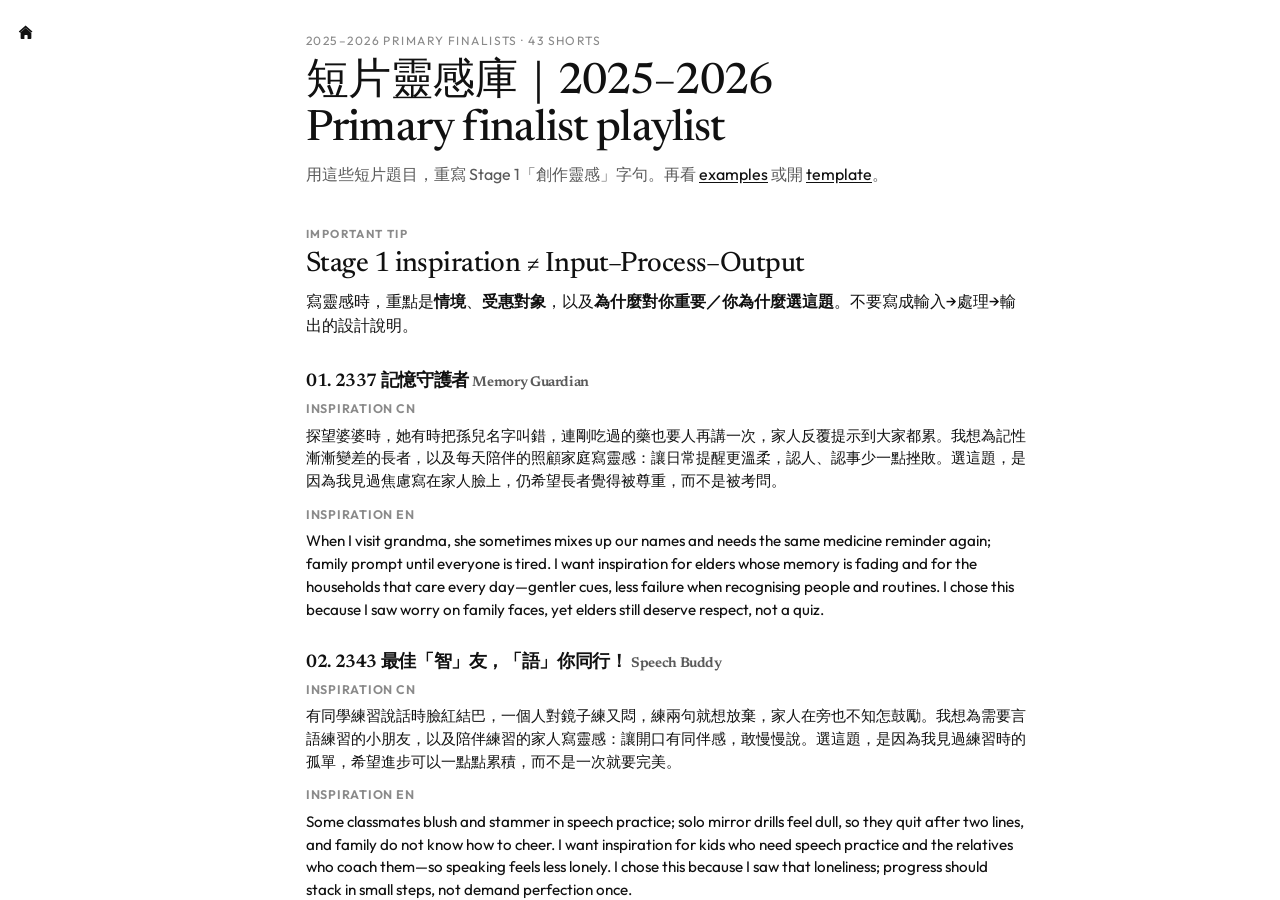
==== commit 3fe4ce69: "Collapse left nav by default on first load Start with body.nav-collapsed; expand only when localStor" ====
--- a/hksf-playlist-ideas.html
+++ b/hksf-playlist-ideas.html
@@ -10,17 +10,17 @@
 <link href="https://fonts.googleapis.com/css2?family=Newsreader:ital,opsz,wght@0,6..72,480;0,6..72,620;1,6..72,480&family=Outfit:wght@420;560;680&display=swap" rel="stylesheet">
 <link rel="stylesheet" href="site.css">
 </head>
-<body>
+<body class="nav-collapsed">
 <a class="skip" href="#content">Skip to content</a>
 <div class="backdrop" data-nav-backdrop hidden></div>
 <div class="app">
   <aside class="sidebar" id="site-nav" aria-label="Site navigation">
     <div class="sidebar-chrome">
-      <button type="button" class="home-btn" data-nav-toggle aria-controls="site-nav" aria-expanded="true" title="Collapse left panel">
+      <button type="button" class="home-btn" data-nav-toggle aria-controls="site-nav" aria-expanded="false" title="Expand left panel">
         <svg viewBox="0 0 24 24" aria-hidden="true" focusable="false">
           <path fill="currentColor" d="M12 3.2 3.8 10.2c-.3.25-.3.7 0 .95l.7.55c.25.2.6.2.85 0L12 5.95l6.65 5.75c.25.2.6.2.85 0l.7-.55c.3-.25.3-.7 0-.95L12 3.2Zm-6.2 9.3V19c0 .55.45 1 1 1h3.7v-4.2c0-.44.36-.8.8-.8h2.4c.44 0 .8.36.8.8V20h3.7c.55 0 1-.45 1-1v-6.5l-7.2-6.2-7.2 6.2Z"/>
         </svg>
-        <span class="home-btn-label">Collapse navigation</span>
+        <span class="home-btn-label">Expand navigation</span>
       </button>
     </div>
     <div class="sidebar-scroll">
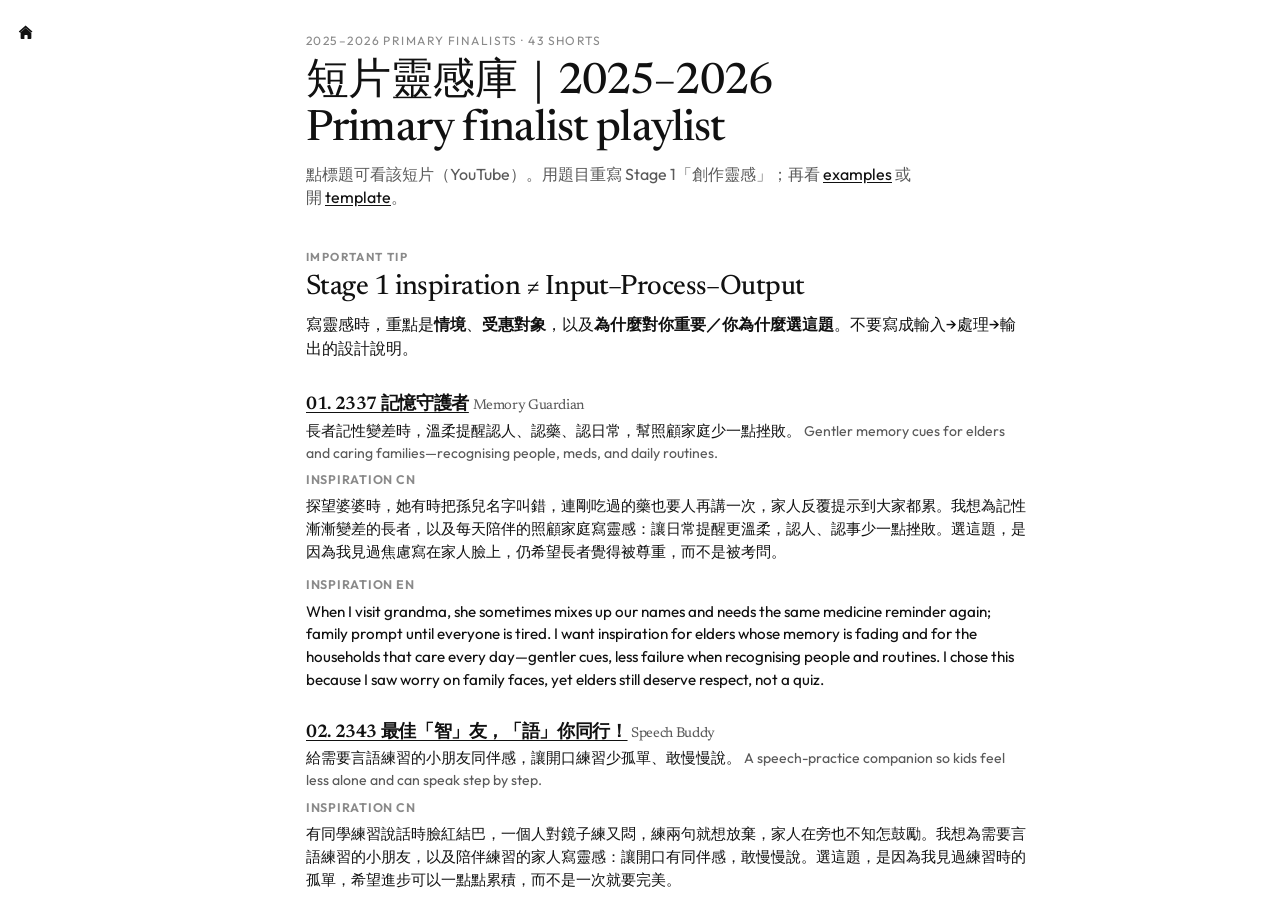
==== commit c6168e90: "Link playlist titles to YouTube; soft Senior Secondary prize pitch Make all 43 playlist project titl" ====
--- a/hksf-playlist-ideas.html
+++ b/hksf-playlist-ideas.html
@@ -102,7 +102,7 @@
       <div class="wrap">
         <p class="eyebrow">2025–2026 Primary finalists · 43 shorts</p>
         <h1>短片靈感庫｜2025–2026 Primary finalist playlist</h1>
-        <p class="deck">用這些短片題目，重寫 Stage 1「創作靈感」字句。再看 <a href="stage1-examples.html">examples</a> 或開 <a href="stage1-draft.html">template</a>。</p>
+        <p class="deck">點標題可看該短片（YouTube）。用題目重寫 Stage 1「創作靈感」；再看 <a href="stage1-examples.html">examples</a> 或開 <a href="stage1-draft.html">template</a>。</p>
       </div>
     </header>
 
@@ -116,217 +116,260 @@
 
         <div class="pack-list">
           <article class="pack" id="p-2337">
-            <h3>01. 2337 記憶守護者 <span class="meta">Memory Guardian</span></h3>
+            <h3><a class="yt-title" href="https://www.youtube.com/watch?v=4aIPLXx5tcM&list=PLL3Rk8f0hg23S7Liwv8ALsLsicrf0xmDt" target="_blank" rel="noopener noreferrer">01. 2337 記憶守護者</a> <span class="meta">Memory Guardian</span></h3>
+            <p class="about">長者記性變差時，溫柔提醒認人、認藥、認日常，幫照顧家庭少一點挫敗。 <span class="meta">Gentler memory cues for elders and caring families—recognising people, meds, and daily routines.</span></p>
             <div class="pair"><b>Inspiration CN</b><p class="snippet">探望婆婆時，她有時把孫兒名字叫錯，連剛吃過的藥也要人再講一次，家人反覆提示到大家都累。我想為記性漸漸變差的長者，以及每天陪伴的照顧家庭寫靈感：讓日常提醒更溫柔，認人、認事少一點挫敗。選這題，是因為我見過焦慮寫在家人臉上，仍希望長者覺得被尊重，而不是被考問。</p></div>
             <div class="pair"><b>Inspiration EN</b><p class="snippet">When I visit grandma, she sometimes mixes up our names and needs the same medicine reminder again; family prompt until everyone is tired. I want inspiration for elders whose memory is fading and for the households that care every day—gentler cues, less failure when recognising people and routines. I chose this because I saw worry on family faces, yet elders still deserve respect, not a quiz.</p></div>
           </article>
           <article class="pack" id="p-2343">
-            <h3>02. 2343 最佳「智」友，「語」你同行！ <span class="meta">Speech Buddy</span></h3>
+            <h3><a class="yt-title" href="https://www.youtube.com/watch?v=IO7ec3zvj18&list=PLL3Rk8f0hg23S7Liwv8ALsLsicrf0xmDt" target="_blank" rel="noopener noreferrer">02. 2343 最佳「智」友，「語」你同行！</a> <span class="meta">Speech Buddy</span></h3>
+            <p class="about">給需要言語練習的小朋友同伴感，讓開口練習少孤單、敢慢慢說。 <span class="meta">A speech-practice companion so kids feel less alone and can speak step by step.</span></p>
             <div class="pair"><b>Inspiration CN</b><p class="snippet">有同學練習說話時臉紅結巴，一個人對鏡子練又悶，練兩句就想放棄，家人在旁也不知怎鼓勵。我想為需要言語練習的小朋友，以及陪伴練習的家人寫靈感：讓開口有同伴感，敢慢慢說。選這題，是因為我見過練習時的孤單，希望進步可以一點點累積，而不是一次就要完美。</p></div>
             <div class="pair"><b>Inspiration EN</b><p class="snippet">Some classmates blush and stammer in speech practice; solo mirror drills feel dull, so they quit after two lines, and family do not know how to cheer. I want inspiration for kids who need speech practice and the relatives who coach them—so speaking feels less lonely. I chose this because I saw that loneliness; progress should stack in small steps, not demand perfection once.</p></div>
           </article>
           <article class="pack" id="p-2359">
-            <h3>03. 2359 雪櫃「鮮」生 <span class="meta">Mr. i-Fridge</span></h3>
+            <h3><a class="yt-title" href="https://www.youtube.com/watch?v=8s-XPij61Fg&list=PLL3Rk8f0hg23S7Liwv8ALsLsicrf0xmDt" target="_blank" rel="noopener noreferrer">03. 2359 雪櫃「鮮」生</a> <span class="meta">Mr. i-Fridge</span></h3>
+            <p class="about">開櫃前大概知食物是否仍新鮮，幫長者與忙碌家長少吃壞、少浪費。 <span class="meta">Fridge freshness cues so elders and busy parents waste less and eat safer.</span></p>
             <div class="pair"><b>Inspiration CN</b><p class="snippet">家裡雪櫃深處常有水果變壞才被發現，公公有時仍拿起來咬，媽媽每次都很擔心食物安全，也心疼浪費。我想為家中長者與忙碌家長寫靈感：開櫃前就大概知道東西是否還能吃。選這題，是因為我不想家人吃壞肚子，也不想新鮮食物白白丟掉；小小提醒，能讓廚房安心一點。</p></div>
             <div class="pair"><b>Inspiration EN</b><p class="snippet">Deep in our fridge, fruit often spoils before anyone notices; grandpa still bites it sometimes, and mum fears food safety while hating the waste. I want inspiration for elders and busy parents who should know freshness before digging inside. I chose this so family avoid upset stomachs and fewer good foods are thrown away—a small cue that makes the kitchen feel safer.</p></div>
           </article>
           <article class="pack" id="p-2360">
-            <h3>04. 2360 穩步前行 <span class="meta">Steady step</span></h3>
+            <h3><a class="yt-title" href="https://www.youtube.com/watch?v=HMpzwpg2p34&list=PLL3Rk8f0hg23S7Liwv8ALsLsicrf0xmDt" target="_blank" rel="noopener noreferrer">04. 2360 穩步前行</a> <span class="meta">Steady step</span></h3>
+            <p class="about">為步履不穩的長者與陪行家人，起步、轉彎、停下時多一點安心。 <span class="meta">Steadier starts, turns, and pauses for unsteady walkers and the relatives who escort them.</span></p>
             <div class="pair"><b>Inspiration CN</b><p class="snippet">在商場我見過長者走路忽然不穩，家人要一直扶着，兩邊說話都輕輕的，生怕再晃一下。我想為步履不穩的長者，以及天天陪行的家人寫靈感：起步、轉彎、停下來時多一點安心。選這題，是因為我想公公婆婆仍敢出門買菜會面，家人不用全程提心吊膽，散步可以重新變得普通。</p></div>
             <div class="pair"><b>Inspiration EN</b><p class="snippet">In the mall I saw elders suddenly unsteady while family held them the whole way, both sides speaking softly for fear of another wobble. I want inspiration for unsteady walkers and the relatives who escort them—safer starts, turns, and pauses. I chose this so grandparents still dare go out for groceries and chats, and carers need not fear every step; walking can feel ordinary again.</p></div>
           </article>
           <article class="pack" id="p-2370">
-            <h3>05. 2370 握住健康 <span class="meta">Grip the Health</span></h3>
+            <h3><a class="yt-title" href="https://www.youtube.com/watch?v=rz5bl4nnH4Y&list=PLL3Rk8f0hg23S7Liwv8ALsLsicrf0xmDt" target="_blank" rel="noopener noreferrer">05. 2370 握住健康</a> <span class="meta">Grip the Health</span></h3>
+            <p class="about">用更願意每天做的握力練習，幫手力變弱的長者保持自理。 <span class="meta">Grip practice elders will actually repeat—supporting self-care when hands grow weaker.</span></p>
             <div class="pair"><b>Inspiration CN</b><p class="snippet">探訪長者中心時，公公開瓶蓋、擰毛巾都很吃力，復康動作又悶，做幾下就說『下次啦』。我想為手力變弱、想保持自理的長者寫靈感：讓握力練習願意每天多做一點，家人也較易一起鼓勵。選這題，是因為手力關係倒水、開門、穿衣；我想他們少求人，尊嚴留在自己手裏。</p></div>
             <div class="pair"><b>Inspiration EN</b><p class="snippet">At the elderly centre, grandpa struggled with jar lids and wringing towels; rehab felt dull, so he said ‘next time’ after a few tries. I want inspiration for elders with weaker hands who still want self-care—grip practice they will repeat, with family cheering along. I chose this because hand strength means pouring, doors, and dressing; I want them asking for help less, dignity kept in their own hands.</p></div>
           </article>
           <article class="pack" id="p-2377">
-            <h3>06. 2377 聲中「衣」星 <span class="meta">The Dressing Star</span></h3>
+            <h3><a class="yt-title" href="https://www.youtube.com/watch?v=944As0Xi6y8&list=PLL3Rk8f0hg23S7Liwv8ALsLsicrf0xmDt" target="_blank" rel="noopener noreferrer">06. 2377 聲中「衣」星</a> <span class="meta">The Dressing Star</span></h3>
+            <p class="about">清楚穿衣步驟，幫幼童自理更衣，也讓趕出門的家長早上少吵。 <span class="meta">Clearer dressing steps for young kids learning self-care—and calmer school-run mornings.</span></p>
             <div class="pair"><b>Inspiration CN</b><p class="snippet">弟弟早上更衣常前後穿反、鈕扣扣錯位，一趕時間就發脾氣哭，爸媽也跟着慌。我想為初學自理的幼童，以及趕着出門的家長寫靈感：用清楚步驟讓穿衣少錯、少吵。選這題，是因為我想小朋友慢慢靠自己穿好衣服，家人早上可以較平和，一整天不用帶着脾氣開始。我也想弟弟長大後記得：自己穿好衣服是一件值得驕傲的小事。</p></div>
             <div class="pair"><b>Inspiration EN</b><p class="snippet">My little brother often wears clothes back-to-front or misses buttons; when we rush he cries, and parents panic too. I want inspiration for young kids learning self-dressing and for parents racing school mornings—clearer steps, fewer mistakes and fights. I chose this so children gradually dress themselves, mornings stay calmer, and the day does not begin with a bad temper for everyone.</p></div>
           </article>
           <article class="pack" id="p-2403">
-            <h3>07. 2403 綠色守護者 - 路燈空氣淨化系統 <span class="meta">EcoDefender</span></h3>
+            <h3><a class="yt-title" href="https://www.youtube.com/watch?v=nFsYplfHd0s&list=PLL3Rk8f0hg23S7Liwv8ALsLsicrf0xmDt" target="_blank" rel="noopener noreferrer">07. 2403 綠色守護者 - 路燈空氣淨化系統</a> <span class="meta">EcoDefender</span></h3>
+            <p class="about">路燈附近空氣淨化構想，照顧天天在路邊等燈的學生與街坊。 <span class="meta">Cleaner air near street lamps for students and neighbours who wait by the road every day.</span></p>
             <div class="pair"><b>Inspiration CN</b><p class="snippet">放學在路邊等過馬路，巴士尾氣一股一股，低年級同學會掩口鼻，老師也催快點過。我想為天天在路邊等車、等燈的學生與街坊寫靈感：路燈附近空氣能否好一點。選這題，是因為回家路不該等於吸髒空氣；我希望行人等紅燈時，仍能較自在地呼吸。每一個等燈的孩子，都應該吸到比較乾淨的空氣。</p></div>
             <div class="pair"><b>Inspiration EN</b><p class="snippet">Waiting to cross after school, bus fumes come in waves; younger kids cover their noses while teachers hurry us. I want inspiration for students and neighbours who wait by the road every day—can air near street lamps feel cleaner? I chose this because the walk home should not mean breathing dirty air; people waiting at red lights deserve a freer breath.</p></div>
           </article>
           <article class="pack" id="p-2420">
-            <h3>08. 2420 RFID 智慧引路徑 <span class="meta">RFID Smart Guide Path</span></h3>
+            <h3><a class="yt-title" href="https://www.youtube.com/watch?v=SwSBHjxx1RE&list=PLL3Rk8f0hg23S7Liwv8ALsLsicrf0xmDt" target="_blank" rel="noopener noreferrer">08. 2420 RFID 智慧引路徑</a> <span class="meta">RFID Smart Guide Path</span></h3>
+            <p class="about">在常走路線給視障朋友更清楚引導，陪同者也較放心。 <span class="meta">Clearer path cues for visually impaired friends on familiar routes—and calmer companions.</span></p>
             <div class="pair"><b>Inspiration CN</b><p class="snippet">社區活動見到視障朋友靠白杖慢慢探路，轉角與路口特別不安，陪同義工也要不停口述。我想為視障朋友與陪同者寫靈感：在常走路線上給更清楚的引導，少一點每步猜測。選這題，是因為熟悉的路也應走得有把握；我希望他們出行更獨立，陪同者也可以放心一點。出行不該每次都像考試，熟悉的路也值得被好好引導。</p></div>
             <div class="pair"><b>Inspiration EN</b><p class="snippet">At a community event, visually impaired friends explored slowly with white canes, uneasy at corners while volunteers kept describing everything. I want inspiration for them and companions—clearer cues on familiar routes, less guessing each step. I chose this because even known paths should feel sure; I hope they travel more independently, and helpers can relax a little too.</p></div>
           </article>
           <article class="pack" id="p-2421">
-            <h3>09. 2421 智舒展：居家智慧服健助手 <span class="meta">SmartStretch</span></h3>
+            <h3><a class="yt-title" href="https://www.youtube.com/watch?v=KsJmX5sLQtA&list=PLL3Rk8f0hg23S7Liwv8ALsLsicrf0xmDt" target="_blank" rel="noopener noreferrer">09. 2421 智舒展：居家智慧服健助手</a> <span class="meta">SmartStretch</span></h3>
+            <p class="about">居家伸展有提醒、做得正確，幫長坐上班的家人願意堅持。 <span class="meta">Home stretch reminders and safer form for desk-bound family who only notice aches after work.</span></p>
             <div class="pair"><b>Inspiration CN</b><p class="snippet">爸媽返工後腰肩又酸又緊，說要伸展，卻常忘記姿勢與次數，有時還越拉越不舒服。我想為長時間坐着上班、回家才想起身體的家人寫靈感：居家伸展有提醒、做得正確、願意堅持。選這題，是因為放工後應該真正放鬆，不是敷衍兩下；我想家人少帶痛上班。身體不應只在痛的時候才被想起，日常伸展值得被認真對待。</p></div>
             <div class="pair"><b>Inspiration EN</b><p class="snippet">After work mum and dad’s shoulders ache; they mean to stretch, yet forget pose and count, sometimes pulling until it hurts more. I want inspiration for desk-bound family who only notice their bodies at home—reminders, safer form, habits that stick. I chose this because rest time should really loosen them, not two rushed moves; I want fewer sore mornings before work.</p></div>
           </article>
           <article class="pack" id="p-2507">
-            <h3>10. 2507 行行出狀元 <span class="meta">Stroke Champs</span></h3>
+            <h3><a class="yt-title" href="https://www.youtube.com/watch?v=KME_6fLhTWo&list=PLL3Rk8f0hg23S7Liwv8ALsLsicrf0xmDt" target="_blank" rel="noopener noreferrer">10. 2507 行行出狀元</a> <span class="meta">Stroke Champs</span></h3>
+            <p class="about">讓漢字筆畫練習更清楚，幫覺得『寫字差』的小學生重拾信心。 <span class="meta">Clearer Chinese stroke practice so primary kids rebuild handwriting confidence.</span></p>
             <div class="pair"><b>Inspiration CN</b><p class="snippet">寫字課有同學筆順亂、捺鉤東歪西倒，愈改愈亂，下課後也不想再練，覺得自己『寫字差』。我想為正在練漢字筆畫的小學生寫靈感：讓一筆一劃變得清楚，練習不再那麼可怕。選這題，是因為筆順學穩了，功課信心會回來；我不想同學因為寫字而覺得自己不行。寫字是每天的事，練習應該帶來成就感，而不是羞愧。</p></div>
             <div class="pair"><b>Inspiration EN</b><p class="snippet">In writing class some friends scramble stroke order and their hooks wobble; the more they fix, the messier it looks, so they avoid practice and feel ‘bad at writing’. I want inspiration for primary kids learning Chinese strokes—each stroke clearer, practice less scary. I chose this because steady stroke habits bring homework confidence back; I do not want classmates judging their whole self by handwriting.</p></div>
           </article>
           <article class="pack" id="p-2509">
-            <h3>11. 2509 街泊路路通 <span class="meta">Park &amp; Easy Toll</span></h3>
+            <h3><a class="yt-title" href="https://www.youtube.com/watch?v=qLhsMEnw8zY&list=PLL3Rk8f0hg23S7Liwv8ALsLsicrf0xmDt" target="_blank" rel="noopener noreferrer">11. 2509 街泊路路通</a> <span class="meta">Park & Easy Toll</span></h3>
+            <p class="about">找街泊位、繳費少混亂，幫駕駛者與同車乘客出門少發火。 <span class="meta">Easier street parking and payment—less chaos (and temper) for drivers and passengers.</span></p>
             <div class="pair"><b>Inspiration CN</b><p class="snippet">爸爸在街上找咪錶位轉來轉去，過鐘又罰錢，全家困在車裡發脾氣，出門氣氛一下子變差。我想為常泊街的駕駛者與同車乘客寫靈感：找位、繳費少一點混亂與冤枉錢。選這題，是因為我不想為泊車耽誤約定，也不想行程未開始就先吵架；路邊停車可以少一點火氣。出門前的心情很重要，我不想泊車成為全家的火藥引。</p></div>
             <div class="pair"><b>Inspiration EN</b><p class="snippet">Dad circles for meter spots, then overtime fines make the whole car grumpy before we arrive. I want inspiration for street parkers and their passengers—finding spots and paying with less chaos and fewer unfair fees. I chose this because parking should not make us late or start arguments; kerbside stops can involve less temper for everyone in the car.</p></div>
           </article>
           <article class="pack" id="p-2540">
-            <h3>12. 2540 智能污衣籃 <span class="meta">Smart Laundry Basket</span></h3>
+            <h3><a class="yt-title" href="https://www.youtube.com/watch?v=Yhv9xjxRFgE&list=PLL3Rk8f0hg23S7Liwv8ALsLsicrf0xmDt" target="_blank" rel="noopener noreferrer">12. 2540 智能污衣籃</a> <span class="meta">Smart Laundry Basket</span></h3>
+            <p class="about">污衣一放下就大致分好，幫忙碌家庭少重分、少着色。 <span class="meta">Laundry roughly sorted as it drops—less re-sorting and colour-bleed stress for busy homes.</span></p>
             <div class="pair"><b>Inspiration CN</b><p class="snippet">家裡污衣混成一籃，淺色深色、校服運動服全堆一起，媽媽要重分很久，有時還因放錯而着色。我想為忙碌家庭寫靈感：污衣一放下就大致分得清，家務少走冤枉路。選這題，是因為家務已經很累；我不想分類再變成吵架點，也不想乾淨衣服被染花。洗衣籃若能先幫忙分類，週末家務會少很多怨氣。</p></div>
             <div class="pair"><b>Inspiration EN</b><p class="snippet">Our dirty laundry piles into one basket—lights, darks, uniforms, sports kit—and mum re-sorts forever, sometimes colours bleed from mistakes. I want inspiration for busy families so clothes are roughly sorted the moment they drop. I chose this because housework is tiring enough; sorting should not spark arguments, and clean clothes should not get stained.</p></div>
           </article>
           <article class="pack" id="p-2545">
-            <h3>13. 2545 大型災害急救箱 <span class="meta">Intelligent Disaster First Aid Kit</span></h3>
+            <h3><a class="yt-title" href="https://www.youtube.com/watch?v=WIMT6T2iUJw&list=PLL3Rk8f0hg23S7Liwv8ALsLsicrf0xmDt" target="_blank" rel="noopener noreferrer">13. 2545 大型災害急救箱</a> <span class="meta">Intelligent Disaster First Aid Kit</span></h3>
+            <p class="about">危急時知取什麼、怎處理小傷口，幫校園與家庭應變少慌亂。 <span class="meta">Clearer grab-and-treat guidance for school and family first-aid readiness in a crisis.</span></p>
             <div class="pair"><b>Inspiration CN</b><p class="snippet">地震演習後同學七嘴八舌問急救箱在哪、紗布膠布怎用，大家答不出，只記得要蹲低。我想為校園與家庭的應變準備寫靈感：危急時知道取什麼、怎處理小傷口，步驟清楚。選這題，是因為慌亂時最需要指引，不是更多驚嚇；我想同學在害怕時仍做得到基本照顧。演習不是走過場，真正用得着時，清楚步驟能救人。</p></div>
             <div class="pair"><b>Inspiration EN</b><p class="snippet">After earthquake drills classmates asked where the first-aid kit was and how gauze and plasters work—nobody knew, only ‘duck and cover’. I want inspiration for school and family readiness: in a crisis, know what to grab and how to treat small wounds with clear steps. I chose this because panic needs guidance, not more fear; kids should still manage basic care when scared.</p></div>
           </article>
           <article class="pack" id="p-2551">
-            <h3>14. 2551 聲著 <span class="meta">clothmate</span></h3>
+            <h3><a class="yt-title" href="https://www.youtube.com/watch?v=aGU7PrcSh50&list=PLL3Rk8f0hg23S7Liwv8ALsLsicrf0xmDt" target="_blank" rel="noopener noreferrer">14. 2551 聲著</a> <span class="meta">clothmate</span></h3>
+            <p class="about">選衣配色多一點自己做主，幫視障／弱視朋友保有穿着尊嚴。 <span class="meta">More independent outfit matching for visually impaired friends—dressing with dignity.</span></p>
             <div class="pair"><b>Inspiration CN</b><p class="snippet">義工活動認識視障叔叔，他說摸得到布料厚薄，卻不知顏色深淺，配衫要靠家人一句句講，有時會尷尬。我想為視障／弱視朋友寫靈感：選衣配色可以多一點自己做主。選這題，是因為穿着關乎尊嚴與心情；我不想他們每次出門都要問人『襯唔襯』。顏色與搭配若能自己掌握，出門會自信很多。</p></div>
             <div class="pair"><b>Inspiration EN</b><p class="snippet">At volunteering, an uncle with low vision said he can feel fabric thickness but not colour, so outfits need family describing every piece—sometimes awkward. I want inspiration for visually impaired friends who deserve more choice matching clothes. I chose this because dressing is dignity and mood; I do not want them asking ‘does this match?’ every single morning before leaving.</p></div>
           </article>
           <article class="pack" id="p-2580">
-            <h3>15. 2580 「智引求生」火災逃生系統 <span class="meta">i-Escape</span></h3>
+            <h3><a class="yt-title" href="https://www.youtube.com/watch?v=hA3Hu2UDKqw&list=PLL3Rk8f0hg23S7Liwv8ALsLsicrf0xmDt" target="_blank" rel="noopener noreferrer">15. 2580 「智引求生」火災逃生系統</a> <span class="meta">i-Escape</span></h3>
+            <p class="about">濃煙或慌亂裡指出較安全方向，幫家庭與大廈住戶記得一條路。 <span class="meta">Safer direction cues in smoke or panic—so households remember a practised escape path.</span></p>
             <div class="pair"><b>Inspiration CN</b><p class="snippet">火警演習煙霧提示一響，弟弟呆住，不知該走哪層樓梯，大人喊來喊去更亂。我想為家庭與大廈住戶寫靈感：濃煙或慌亂裡仍知哪個方向較安全。選這題，是因為真正火警不能靠猜；我想親人有一條平時就記得住的路，而不是臨時才吵架該左轉還右轉。平時多記一條路，危急時就能少一分混亂。</p></div>
             <div class="pair"><b>Inspiration EN</b><p class="snippet">When the fire-drill smoke cue sounded, my brother froze—unsure which stairs—while adults shouting made it worse. I want inspiration for families and building residents who still need a safer direction in smoke or panic. I chose this because real fires allow no guessing; loved ones need a path practised in memory, not a last-second argument about left or right.</p></div>
           </article>
           <article class="pack" id="p-2590">
-            <h3>16. 2590 書包Idol <span class="meta">Schoolbag monitor</span></h3>
+            <h3><a class="yt-title" href="https://www.youtube.com/watch?v=btEIQ75OCt4&list=PLL3Rk8f0hg23S7Liwv8ALsLsicrf0xmDt" target="_blank" rel="noopener noreferrer">16. 2590 書包Idol</a> <span class="meta">Schoolbag monitor</span></h3>
+            <p class="about">書包太重或不平衡及早提醒，幫小學生姿勢與家長少互相指責。 <span class="meta">Early warnings when schoolbags are too heavy or uneven—less posture strain and blame.</span></p>
             <div class="pair"><b>Inspiration CN</b><p class="snippet">放學看見很多書包鼓到變形，有人單邊肩帶往下掉，回家就喊膊頭痛，家長又怪小孩『自己不整理』。我想為小學生與擔心姿勢的家長寫靈感：太重或不平衡就及早提醒，少一點互相指責。選這題，是因為書包天天背；我想同學脊骨少吃苦，也少為重量在家吵架。書包輕一點，放學路也能走得輕鬆一點。</p></div>
             <div class="pair"><b>Inspiration EN</b><p class="snippet">After school many bags bulge out of shape; one strap slips, kids complain of shoulder pain, and parents blame ‘messy packing’. I want inspiration for primary students and posture-worried parents—early warnings when bags are too heavy or uneven, with less blame. I chose this because we carry bags daily; spines should not suffer, and weight should not start home fights.</p></div>
           </article>
           <article class="pack" id="p-2597">
-            <h3>17. 2597 易時泊 <span class="meta">Easy Park</span></h3>
+            <h3><a class="yt-title" href="https://www.youtube.com/watch?v=QJxr5pstWAI&list=PLL3Rk8f0hg23S7Liwv8ALsLsicrf0xmDt" target="_blank" rel="noopener noreferrer">17. 2597 易時泊</a> <span class="meta">Easy Park</span></h3>
+            <p class="about">快點知哪層有位、何時可能離開，幫屋苑住戶與訪客少兜圈。 <span class="meta">Faster open-spot cues in estate car parks for residents and guest drivers.</span></p>
             <div class="pair"><b>Inspiration CN</b><p class="snippet">屋苑停車場常要轉幾圈才有位，訪客更不知道哪層有空位，爸爸一邊開車一邊打電話問管理員。我想為住戶與訪客司機寫靈感：快點知道可泊之處、何時可能要走。選這題，是因為泊車耗油又耗脾氣；我想回家可以準時上樓，而不是在地庫兜圈生悶氣。地庫不該變成發脾氣的地方，回家應該先鬆一口氣。</p></div>
             <div class="pair"><b>Inspiration EN</b><p class="snippet">In our estate car park we circle floors; visitors never know which level is free, so dad drives while phoning the guard. I want inspiration for residents and guest drivers—see open spots and likely leaving times faster. I chose this because hunting parking burns fuel and tempers; I want us upstairs on time, not sulking in basement loops.</p></div>
           </article>
           <article class="pack" id="p-2600">
-            <h3>18. 2600 智識食 <span class="meta">AI Dietary Consultant</span></h3>
+            <h3><a class="yt-title" href="https://www.youtube.com/watch?v=MjjSazC5I1E&list=PLL3Rk8f0hg23S7Liwv8ALsLsicrf0xmDt" target="_blank" rel="noopener noreferrer">18. 2600 智識食</a> <span class="meta">AI Dietary Consultant</span></h3>
+            <p class="about">選食物少猜測，幫有飲食限制的長者與照顧者吃飯更安心。 <span class="meta">Less guesswork choosing food for elders with diet limits—and carers who share the meal.</span></p>
             <div class="pair"><b>Inspiration CN</b><p class="snippet">婆婆有血壓問題，餐桌上常問『呢樣可唔可以食』，家人翻包裝字又細又多，誰也不敢肯定，飯菜都涼了。我想為有飲食限制的長者與照顧者寫靈感：選食物少一點猜測與害怕。選這題，是因為吃錯會怕，連聚餐都縮手；我想吃飯重新變得安心、有笑容。一餐飯的安心，對慢性病家庭來說已經很大。</p></div>
             <div class="pair"><b>Inspiration EN</b><p class="snippet">Grandma has blood-pressure limits and keeps asking if a dish is allowed; family squint at tiny labels, nobody sure, while food goes cold. I want inspiration for elders with diet rules and carers—choosing food with less guessing and fear. I chose this because worry about eating wrong spoils gatherings; I want meals to feel safe and smiling again.</p></div>
           </article>
           <article class="pack" id="p-2609">
-            <h3>19. 2609 環環相救 <span class="meta">VibraC</span></h3>
+            <h3><a class="yt-title" href="https://www.youtube.com/watch?v=S_mbrUUdixU&list=PLL3Rk8f0hg23S7Liwv8ALsLsicrf0xmDt" target="_blank" rel="noopener noreferrer">19. 2609 環環相救</a> <span class="meta">VibraC</span></h3>
+            <p class="about">用震動傳『我在／需要幫忙』，幫聽障同學在嘈雜操場少誤會。 <span class="meta">Vibration cues for hard-of-hearing classmates—‘I’m here / need help’ on a noisy playground.</span></p>
             <div class="pair"><b>Inspiration CN</b><p class="snippet">聽障同學在嘈雜操場有時聽不到呼叫，獨自一角會慌，同伴以為他故意不理人。我想為聽障／弱聽朋友與同學夥伴寫靈感：用震動把『我在／需要幫忙』傳出去，少誤會。選這題，是因為安全與友誼都不應只靠聲音；我想大家在操場上互相找得到、幫得到。操場上每個同學都該被看見、被聽到，即使不用耳朵。</p></div>
             <div class="pair"><b>Inspiration EN</b><p class="snippet">A hearing-impaired classmate sometimes misses shouts on a noisy playground and panics alone, while peers think he is ignoring them. I want inspiration for hard-of-hearing friends and classmates—vibration carrying ‘I’m here / need help’, fewer misunderstandings. I chose this because safety and friendship should not rely on sound alone; we must find and help each other on the field.</p></div>
           </article>
           <article class="pack" id="p-2620">
-            <h3>20. 2620 保寶媬 <span class="meta">See See Care</span></h3>
+            <h3><a class="yt-title" href="https://www.youtube.com/watch?v=1wk9N5glQbo&list=PLL3Rk8f0hg23S7Liwv8ALsLsicrf0xmDt" target="_blank" rel="noopener noreferrer">20. 2620 保寶媬</a> <span class="meta">See See Care</span></h3>
+            <p class="about">短離席仍大概知寶寶狀況，幫新手父母與臨時照顧者少嚇出冷汗。 <span class="meta">Short-absence baby status for new parents and stand-in carers—fewer cold-sweat moments.</span></p>
             <div class="pair"><b>Inspiration CN</b><p class="snippet">親戚湊初生嬰，大人只去倒一杯水的一會兒也心驚，怕寶寶踢被、哭太久或吐奶沒人知。我想為新手父母與臨時照顧者寫靈感：短離席仍大概知寶寶狀況，少一點嚇出冷汗。選這題，是因為照顧也需要喘息；我想大人敢做必要的事，寶寶仍被好好看顧。照顧者有片刻安心，寶寶也會被照顧得更好。</p></div>
             <div class="pair"><b>Inspiration EN</b><p class="snippet">When relatives care for a newborn, even pouring a glass of water feels scary—blankets slip, long cries, unnoticed spit-up. I want inspiration for new parents and stand-in carers who still need the baby’s status in a short absence, with fewer cold-sweat moments. I chose this because carers need breathers; adults must do needed tasks while babies stay properly watched.</p></div>
           </article>
           <article class="pack" id="p-2628">
-            <h3>21. 2628 高智能雨傘 <span class="meta">High-tech Smart Umbrella</span></h3>
+            <h3><a class="yt-title" href="https://www.youtube.com/watch?v=MijDqyg5vVw&list=PLL3Rk8f0hg23S7Liwv8ALsLsicrf0xmDt" target="_blank" rel="noopener noreferrer">21. 2628 高智能雨傘</a> <span class="meta">High-tech Smart Umbrella</span></h3>
+            <p class="about">傘忘帶或風雨轉大有提示，幫學生與外出長者少挨濕、少掙扎。 <span class="meta">Gentle cues when an umbrella is missing or weather turns rough—for students and outing elders.</span></p>
             <div class="pair"><b>Inspiration CN</b><p class="snippet">雨天同學常把傘忘在課室或特別室，放學才發覺要淋回家；長者撐傘又怕一陣風把傘翻面。我想為學生與外出長者寫靈感：傘在不在、風雨會否忽然轉大，有溫柔提示。選這題，是因為一把傘關係整天舒服與安全；我不想大家白白挨濕或在風雨中掙扎。風雨天少淋一次，心情與健康都會不一樣。</p></div>
             <div class="pair"><b>Inspiration EN</b><p class="snippet">On rainy days classmates leave umbrellas in classrooms and only notice when they must walk home wet; elders also fear wind flipping the canopy. I want inspiration for students and outing elders—gentle cues when the umbrella is missing or weather turns rough. I chose this because one umbrella decides comfort and safety; I hate needless soaking or struggling in gusts.</p></div>
           </article>
           <article class="pack" id="p-2635">
-            <h3>22. 2635 百淨號 <span class="meta">Easy Scrubber</span></h3>
+            <h3><a class="yt-title" href="https://www.youtube.com/watch?v=PM940s0uAak&list=PLL3Rk8f0hg23S7Liwv8ALsLsicrf0xmDt" target="_blank" rel="noopener noreferrer">22. 2635 百淨號</a> <span class="meta">Easy Scrubber</span></h3>
+            <p class="about">清潔少傷關節、步驟較清楚，幫家務繁重的家長與長者省力。 <span class="meta">Less joint strain and clearer cleaning steps for hardworking parents and elders.</span></p>
             <div class="pair"><b>Inspiration CN</b><p class="snippet">媽媽跪地擦廚房很久，手腕紅了、膝蓋也痛，死角仍擦不完，有時喊我們幫手卻不知從何入手。我想為家務繁重的家長與長者寫靈感：清潔少傷關節、更省力，步驟也較清楚。選這題，是因為家乾淨不該用痛換回來；我想幫忙變得實際，而不是只會說『加油』。家務若少傷身，家人才更願意一起動手。</p></div>
             <div class="pair"><b>Inspiration EN</b><p class="snippet">Mum kneels scrubbing the kitchen forever; wrists redden, knees ache, sticky corners remain, and when she asks for help we freeze. I want inspiration for hardworking parents and elders—cleaning with less joint strain, clearer steps. I chose this because a clean home should not cost pain; help should be practical, not only saying ‘jiayou’ from the sofa.</p></div>
           </article>
           <article class="pack" id="p-2665">
-            <h3>23. 2665 漁夫寶 <span class="meta">AIoT HK Marine farming</span></h3>
+            <h3><a class="yt-title" href="https://www.youtube.com/watch?v=4f9N48IAlIE&list=PLL3Rk8f0hg23S7Liwv8ALsLsicrf0xmDt" target="_blank" rel="noopener noreferrer">23. 2665 漁夫寶</a> <span class="meta">AIoT HK Marine farming</span></h3>
+            <p class="about">及早知水質變化，幫本地養殖漁民少整夜提心吊膽。 <span class="meta">Earlier water-quality awareness for local marine farmers who watch stock day and night.</span></p>
             <div class="pair"><b>Inspiration CN</b><p class="snippet">參觀魚排時聽說水質一變，魚就易生病，漁民要日夜盯着，睡不好也要起來看。我想為本地養殖漁民寫靈感：及早知水質變化，少一點整夜提心吊膽。選這題，是因為香港海邊仍有人靠海維生；我想課堂上的科技，能幫到真實在船上工作的人，而不只是報告裡的例子。本地漁業值得被同輩認識，不只是課本一句話。</p></div>
             <div class="pair"><b>Inspiration EN</b><p class="snippet">Visiting fish rafts I heard water shifts can sicken stock, so farmers watch day and night and wake even when exhausted. I want inspiration for local marine farmers—earlier water-quality awareness, fewer sleepless worries. I chose this because Hong Kong shores still feed families; classroom tech should help real people on the boats, not only examples in a report.</p></div>
           </article>
           <article class="pack" id="p-2668">
-            <h3>24. 2668 玩轉坐姿——腳踏實地 <span class="meta">iSitWell</span></h3>
+            <h3><a class="yt-title" href="https://www.youtube.com/watch?v=ETQHia3qnBU&list=PLL3Rk8f0hg23S7Liwv8ALsLsicrf0xmDt" target="_blank" rel="noopener noreferrer">24. 2668 玩轉坐姿——腳踏實地</a> <span class="meta">iSitWell</span></h3>
+            <p class="about">讓腳踏實地變成自己想保持的習慣，幫正在長身體的小學生。 <span class="meta">Feet-planted sitting as a habit kids choose themselves while bones are still growing.</span></p>
             <div class="pair"><b>Inspiration CN</b><p class="snippet">班上很多同學坐堂時腳懸空或蹺腳，老師說對發育中的骨頭不好，提醒一次很快又忘記，大家也不覺嚴重。我想為正在長身體的小學生寫靈感：腳踏實地變成自己想保持的習慣。選這題，是因為姿勢天天坐八小時；我想大家長大少腰痛，也少被說『又提醒你』。坐好不是為了被罵，是為了自己將來的身體。</p></div>
             <div class="pair"><b>Inspiration EN</b><p class="snippet">Many classmates sit with feet dangling or twisted; teachers warn about growing bones, one reminder fades, and nobody feels it is serious. I want inspiration for primary kids still growing—feet planted as a habit they choose themselves. I chose this because we sit for hours daily; I want fewer sore backs later, and fewer nagging ‘I told you again’ moments.</p></div>
           </article>
           <article class="pack" id="p-2675">
-            <h3>25. 2675 【連連】有餘 AI廚餘回收小助手 <span class="meta">Connect Smart AI Food Waste Assistant</span></h3>
+            <h3><a class="yt-title" href="https://www.youtube.com/watch?v=7dwsB6OYc4E&list=PLL3Rk8f0hg23S7Liwv8ALsLsicrf0xmDt" target="_blank" rel="noopener noreferrer">25. 2675 【連連】有餘 AI廚餘回收小助手</a> <span class="meta">Connect Smart AI Food Waste Assistant</span></h3>
+            <p class="about">廚餘分類放得清楚，幫學校食堂與家居回收少翻垃圾。 <span class="meta">Clearer food-waste sorting for school canteens and home recycling—less digging through bags.</span></p>
             <div class="pair"><b>Inspiration CN</b><p class="snippet">午飯後廚餘、包裝、餐具常混在同一袋，值日生要翻找很久，異味又重，大家都不想做回收值日。我想為學校食堂與家居廚餘回收寫靈感：分開放得清楚，少翻垃圾。選這題，是因為減廢從每天一餐開始；我想同學做得懂、做得到，而不是海報貼了卻沒人理。分類清楚了，值日生才不會怕做回收。</p></div>
             <div class="pair"><b>Inspiration EN</b><p class="snippet">After lunch, scraps, wrappers, and cutlery mix in one bag; monitors dig through smelly rubbish and nobody wants recycling duty. I want inspiration for school canteens and home food-waste sorting—clear separation, less digging. I chose this because cutting waste starts at every meal; classmates should understand and act, not ignore posters forever.</p></div>
           </article>
           <article class="pack" id="p-2728">
-            <h3>26. 2728 司機救星 <span class="meta">Driver’s Savior</span></h3>
+            <h3><a class="yt-title" href="https://www.youtube.com/watch?v=6vtUzNo6dsw&list=PLL3Rk8f0hg23S7Liwv8ALsLsicrf0xmDt" target="_blank" rel="noopener noreferrer">26. 2728 司機救星</a> <span class="meta">Driver’s Savior</span></h3>
+            <p class="about">疲勞時溫柔提醒，幫職業司機安全收工、家人少一夜擔心。 <span class="meta">Gentle fatigue cues for professional drivers—finish safely and get home to family.</span></p>
             <div class="pair"><b>Inspiration CN</b><p class="snippet">叔叔開的士，深夜收工後眼睛通紅，打呵欠仍要開車回家，家人擔心他打瞌睡出事。我想為職業司機寫靈感：疲勞時有溫柔提醒，安全把車交還、自己也回家。選這題，是因為司機載着陌生人，也載着自己的家；我想他們少因疲勞出事，家人少一夜無眠等電話。司機安全回家，才是乘客旅程真正的結束。</p></div>
             <div class="pair"><b>Inspiration EN</b><p class="snippet">Uncle drives a taxi; after late shifts his eyes are red and he yawns yet still drives home—family fear he might nod off. I want inspiration for professional drivers: gentle fatigue cues so they finish safely and return themselves. I chose this because drivers carry strangers and their own families; I want fewer fatigue crashes and fewer nights waiting for a phone call.</p></div>
           </article>
           <article class="pack" id="p-2781">
-            <h3>27. 2781 智能驅動輪椅 <span class="meta">AI Powered Wheelchair</span></h3>
+            <h3><a class="yt-title" href="https://www.youtube.com/watch?v=20Ntte2uJiU&list=PLL3Rk8f0hg23S7Liwv8ALsLsicrf0xmDt" target="_blank" rel="noopener noreferrer">27. 2781 智能驅動輪椅</a> <span class="meta">AI Powered Wheelchair</span></h3>
+            <p class="about">驅動更穩，幫行動不便朋友少完全依賴別人的力氣推斜路。 <span class="meta">Steadier powered drive so wheelchair users depend less on someone pushing up slopes.</span></p>
             <div class="pair"><b>Inspiration CN</b><p class="snippet">社區斜路見到輪椅使用者很吃力，要人在後推才過得去，兩邊都喘，有時還要停路邊讓路。我想為行動不便朋友與照顧者寫靈感：驅動更穩，少完全依賴別人的力氣。選這題，是因為行動自由很寶貴；我想他們多一點自己決定去哪裡，而不是看有沒有人空手幫忙。斜路不該決定一個人能不能出門。</p></div>
             <div class="pair"><b>Inspiration EN</b><p class="snippet">On community slopes, wheelchair users struggle and need someone pushing until both sides pant, sometimes waiting for a clear path. I want inspiration for friends with limited mobility and carers—steadier drive, less total dependence on another person’s strength. I chose this because freedom to go somewhere is precious; they should choose destinations, not wait for empty hands to help.</p></div>
           </article>
           <article class="pack" id="p-2788">
-            <h3>28. 2788 逃生導航 <span class="meta">Smart Fire Escape Advisor</span></h3>
+            <h3><a class="yt-title" href="https://www.youtube.com/watch?v=oxQpTXRzqrg&list=PLL3Rk8f0hg23S7Liwv8ALsLsicrf0xmDt" target="_blank" rel="noopener noreferrer">28. 2788 逃生導航</a> <span class="meta">Smart Fire Escape Advisor</span></h3>
+            <p class="about">火警當下告訴哪條路較安全，幫高樓住戶尤其長者與小孩。 <span class="meta">Right-then safer-route advice for high-rise residents—especially young and old in crowded corridors.</span></p>
             <div class="pair"><b>Inspiration CN</b><p class="snippet">家住高樓，火警鐘一響，走廊人擠人，老人小孩容易被推去錯方向，誰都說『跟我行』卻未必對。我想為大廈住戶尤其長者與小孩寫靈感：當下告訴哪條路較安全。選這題，是因為每秒都重要；我想家人不是靠運氣或跟錯人群逃出，而是有清楚方向。危急時跟對方向，比跟對人群更重要。</p></div>
             <div class="pair"><b>Inspiration EN</b><p class="snippet">We live high up; when the alarm rings, corridors pack, and elders or kids get pushed the wrong way while everyone shouts ‘follow me’. I want inspiration for building residents—especially young and old—to know which route is safer right then. I chose this because seconds matter; family should not escape by luck or the wrong crowd, but with a clear direction.</p></div>
           </article>
           <article class="pack" id="p-2795">
-            <h3>29. 2795 守護者智能單車外套 <span class="meta">i-Safe Cycling Jacket</span></h3>
+            <h3><a class="yt-title" href="https://www.youtube.com/watch?v=MlPxvVTPZ2U&list=PLL3Rk8f0hg23S7Liwv8ALsLsicrf0xmDt" target="_blank" rel="noopener noreferrer">29. 2795 守護者智能單車外套</a> <span class="meta">i-Safe Cycling Jacket</span></h3>
+            <p class="about">轉向、減速意圖更早被看見，幫學生與上班騎車族更安全。 <span class="meta">Turn and slow-down intent seen earlier—safer rides for students and commuting cyclists.</span></p>
             <div class="pair"><b>Inspiration CN</b><p class="snippet">哥哥踩單車轉彎時，後面車看不清他的手勢，有一次差點擦到，我在後座嚇得喊出來。我想為學生與上班騎車族寫靈感：轉向、減速意圖更早被看見。選這題，是因為單車無車殼保護；我想騎的人被早點看見，家人少提心吊膽等他們回家。被早點看見，就是單車安全最基本的禮物。</p></div>
             <div class="pair"><b>Inspiration EN</b><p class="snippet">When my brother cycles and turns, cars behind miss his hand signals; once we nearly scraped and I shouted from behind. I want inspiration for students and commuting cyclists—turn and slow-down intent seen earlier. I chose this because bikes have no shell; riders need to be noticed sooner, and family waiting at home should worry less every evening.</p></div>
           </article>
           <article class="pack" id="p-2836">
-            <h3>30. 2836 智能滅蟑器 <span class="meta">AI Cockroaches Killer</span></h3>
+            <h3><a class="yt-title" href="https://www.youtube.com/watch?v=gxPsO5eh8hM&list=PLL3Rk8f0hg23S7Liwv8ALsLsicrf0xmDt" target="_blank" rel="noopener noreferrer">30. 2836 智能滅蟑器</a> <span class="meta">AI Cockroaches Killer</span></h3>
+            <p class="about">及早發現蟑螂、少亂噴藥，幫怕蟲家庭重獲夜間安心。 <span class="meta">Earlier cockroach detection with less random spraying—so bug-afraid families sleep easier.</span></p>
             <div class="pair"><b>Inspiration CN</b><p class="snippet">夏天廚房夜間常見蟑螂跑過，弟弟嚇到不敢倒水，媽媽要整夜開燈，第二天還要到處噴藥，味道刺鼻。我想為怕蟲的家庭與小朋友寫靈感：及早發現，少到處亂噴。選這題，是因為家應是安心睡覺的地方；我不想蟑螂主導晚上，也不想化學氣味充滿廚房。晚上廚房若能安靜，小孩才敢去倒水。</p></div>
             <div class="pair"><b>Inspiration EN</b><p class="snippet">In summer kitchens cockroaches run at night; my brother won’t pour water, mum keeps lights on, and next-day sprays leave a sharp smell. I want inspiration for bug-afraid families and kids—earlier detection, less random spraying. I chose this because home should feel safe for sleep; cockroaches should not rule the night, nor should harsh chemicals fill the kitchen.</p></div>
           </article>
           <article class="pack" id="p-2844">
-            <h3>31. 2844 綠識回收小助手 <span class="meta">RecycleGPT</span></h3>
+            <h3><a class="yt-title" href="https://www.youtube.com/watch?v=bWEtwFiZg-s&list=PLL3Rk8f0hg23S7Liwv8ALsLsicrf0xmDt" target="_blank" rel="noopener noreferrer">31. 2844 綠識回收小助手</a> <span class="meta">RecycleGPT</span></h3>
+            <p class="about">不懂就問得清楚、分對才丢，幫小學生與屋苑街坊一次做對。 <span class="meta">Ask-and-sort help at recycling corners so kids and neighbours get it right first time.</span></p>
             <div class="pair"><b>Inspiration CN</b><p class="snippet">回收角常放錯膠樽紙皮，海報字多又細，低年級記不住，管理員要重分，大家互相抱怨。我想為小學生與屋苑街坊寫靈感：不懂就問得清楚，分對才丢。選這題，是因為回收做錯等於白費；我想大家一次就做對，少一點『又分錯』的挫敗感。回收做得對，才對得起花時間去分的人。</p></div>
             <div class="pair"><b>Inspiration EN</b><p class="snippet">Recycling corners often get bottles and cardboard wrong; posters are wordy, juniors forget, workers re-sort, and people blame each other. I want inspiration for primary kids and estate neighbours—ask clearly when unsure, toss only when sorted right. I chose this because wrong recycling wastes effort; I want it right first time, with less ‘wrong again’ frustration.</p></div>
           </article>
           <article class="pack" id="p-2883">
-            <h3>32. 2883 安心聲路・避焰通 <span class="meta">SafeRoute+ BlazeAlert</span></h3>
+            <h3><a class="yt-title" href="https://www.youtube.com/watch?v=45CARxfZAzQ&list=PLL3Rk8f0hg23S7Liwv8ALsLsicrf0xmDt" target="_blank" rel="noopener noreferrer">32. 2883 安心聲路・避焰通</a> <span class="meta">SafeRoute+ BlazeAlert</span></h3>
+            <p class="about">聲音與路線提示互相補足，幫聽障、視障與普通住戶火警逃生。 <span class="meta">Sound and route cues that cover each other—escape support beyond only hearing or seeing well.</span></p>
             <div class="pair"><b>Inspiration CN</b><p class="snippet">火警時有人聽不到警報聲，有人濃煙裡看不清出口燈，只靠一種提示就漏掉一部份人。我想為聽障、視障住戶與普通家庭寫靈感：聲音與路線提示互相補足。選這題，是因為逃生不應只服務『聽得到、看得到』的人；我想大廈裡每種感官需要都被顧及。不同感官的住戶，都該在火警時得到同等機會。</p></div>
             <div class="pair"><b>Inspiration EN</b><p class="snippet">In fires some people miss alarm sounds; others cannot see exit lights in smoke—one cue type leaves people out. I want inspiration for deaf, hard-of-seeing, and ordinary residents: sound and route cues that cover each other. I chose this because escape must not only serve people who hear and see well; every sensory need in a building deserves care.</p></div>
           </article>
           <article class="pack" id="p-2941">
-            <h3>33. 2941 慧眼淨居 <span class="meta">Smart Eye Refresh</span></h3>
+            <h3><a class="yt-title" href="https://www.youtube.com/watch?v=_1aPh5-BDJU&list=PLL3Rk8f0hg23S7Liwv8ALsLsicrf0xmDt" target="_blank" rel="noopener noreferrer">33. 2941 慧眼淨居</a> <span class="meta">Smart Eye Refresh</span></h3>
+            <p class="about">提示未清邊角、何時讓雙眼休息，幫家居清潔的家長少眼疲勞。 <span class="meta">Missed-spot tips and eye-rest cues for parents who clean until their eyes are dry and red.</span></p>
             <div class="pair"><b>Inspiration CN</b><p class="snippet">媽媽抹窗擦電器很久，邊角污漬常漏看，做完眼睛又乾又紅，還說『再擦十分鐘』。我想為家居清潔的家長寫靈感：提示哪裡未清、何時該讓雙眼休息。選這題，是因為乾淨家居不該換來眼疲勞；我想幫手更精準，也提醒大人保重身體，不只催『擦乾淨』。清潔完仍有力氣微笑，家才像家。</p></div>
             <div class="pair"><b>Inspiration EN</b><p class="snippet">Mum cleans windows and appliances forever, misses edge grime, then her eyes look dry and red—yet she says ‘ten more minutes’. I want inspiration for home-cleaning parents: tips on missed spots and when eyes need rest. I chose this because a clean home should not buy eye strain; help should be precise, and adults should protect their bodies, not only hear ‘wipe cleaner’.</p></div>
           </article>
           <article class="pack" id="p-2964">
-            <h3>34. 2964 AI 智能發電回收箱 <span class="meta">AI Power-Recycling Bin</span></h3>
+            <h3><a class="yt-title" href="https://www.youtube.com/watch?v=uO9ceJhnDus&list=PLL3Rk8f0hg23S7Liwv8ALsLsicrf0xmDt" target="_blank" rel="noopener noreferrer">34. 2964 AI 智能發電回收箱</a> <span class="meta">AI Power-Recycling Bin</span></h3>
+            <p class="about">投對分類之餘也想想能源從哪來，幫社區回收與環保教育。 <span class="meta">Sort-right recycling that also nudges kids to notice where energy comes from.</span></p>
             <div class="pair"><b>Inspiration CN</b><p class="snippet">公園回收箱常滿溢，旁邊提示屏有時損壞要換電，街坊投訴又髒又耗資源。我想為社區回收與環保教育寫靈感：投對分類之餘，也讓人想想能源從哪來。選這題，是因為回收箱天天有人用；我想它既分得清，又能啟發小朋友：環保不是只丢對桶那麼簡單。回收與能源可以一起想，小朋友會記得更牢。</p></div>
             <div class="pair"><b>Inspiration EN</b><p class="snippet">Park recycling bins overflow, and tip screens break or waste power, so neighbours complain about dirt and wasted resources. I want inspiration for community recycling and eco learning—sort right, and also notice where energy comes from. I chose this because bins serve people daily; sorting should work and teach kids that green habits are more than picking a colour.</p></div>
           </article>
           <article class="pack" id="p-2980">
-            <h3>35. 2980 智慧洗澡開關助手 <span class="meta">Smart Bath Switch Helper</span></h3>
+            <h3><a class="yt-title" href="https://www.youtube.com/watch?v=Jj-qRZSCxBw&list=PLL3Rk8f0hg23S7Liwv8ALsLsicrf0xmDt" target="_blank" rel="noopener noreferrer">35. 2980 智慧洗澡開關助手</a> <span class="meta">Smart Bath Switch Helper</span></h3>
+            <p class="about">調溫與開關更清楚安全，幫長者洗澡有尊嚴、家人少隔門守着。 <span class="meta">Clearer, safer shower controls so elders bathe with dignity—and family need not guard the door.</span></p>
             <div class="pair"><b>Inspiration CN</b><p class="snippet">公公洗澡有時水溫忽冷忽熱，要人在門外問『可唔可以』，又怕滑倒，雙方都尷尬。我想為長者與擔心的家人寫靈感：調溫與開關更清楚、安全，少隔門對答。選這題，是因為洗澡是私人時間；我想他們安心又有尊嚴，家人不用一直站在走廊守着。私人空間裡的安全，是對長者最大的體貼。</p></div>
             <div class="pair"><b>Inspiration EN</b><p class="snippet">Grandpa’s shower jumps hot and cold; family ask through the door ‘are you okay?’ while fearing a slip—awkward for both sides. I want inspiration for elders and worried carers: clearer, safer temperature controls, fewer door conversations. I chose this because bathing is private; they deserve safety with dignity, and family should not stand guard forever in the hallway.</p></div>
           </article>
           <article class="pack" id="p-2995">
-            <h3>36. 2995 弱樹臨風警報器 <span class="meta">TreeWatch</span></h3>
+            <h3><a class="yt-title" href="https://www.youtube.com/watch?v=2MkhKv9su4s&list=PLL3Rk8f0hg23S7Liwv8ALsLsicrf0xmDt" target="_blank" rel="noopener noreferrer">36. 2995 弱樹臨風警報器</a> <span class="meta">TreeWatch</span></h3>
+            <p class="about">弱樹在起風前被留意，幫學校、公園與途人少遇倒樹風險。 <span class="meta">Early weak-tree warnings before strong wind—for schools, parks, and people walking underneath.</span></p>
             <div class="pair"><b>Inspiration CN</b><p class="snippet">颱風後校園有大樹倒下壓欄杆，回想起來之前枝葉已歪、泥土有裂，卻沒人早說危險。我想為學校、公園管理者與途人寫靈感：弱樹在起風前被留意。選這題，是因為樹一倒就可能傷人砸車；我想預警早過後悔，小朋友在樹下走也能安心一點。一棵樹的預警，可能保住一條行人路。</p></div>
             <div class="pair"><b>Inspiration EN</b><p class="snippet">After a typhoon a campus tree crushed a railing; looking back, branches had leaned and soil had cracked, yet nobody flagged danger early. I want inspiration for schools, park keepers, and passers-by—weak trees noticed before strong wind. I chose this because falling trees can hurt people and cars; warning beats regret, and kids walking under trees deserve more peace.</p></div>
           </article>
           <article class="pack" id="p-3009">
-            <h3>37. 3009 轉線易 <span class="meta">Change lanes indicator</span></h3>
+            <h3><a class="yt-title" href="https://www.youtube.com/watch?v=QmWwXEItYbQ&list=PLL3Rk8f0hg23S7Liwv8ALsLsicrf0xmDt" target="_blank" rel="noopener noreferrer">37. 3009 轉線易</a> <span class="meta">Change lanes indicator</span></h3>
+            <p class="about">轉線意圖更早更清楚，幫新駕駛與學車家人少被喇叭嚇到。 <span class="meta">Clearer, earlier lane-change intent for new drivers and learners scared by sudden horns.</span></p>
             <div class="pair"><b>Inspiration CN</b><p class="snippet">爸爸轉線時後車按喇叭，說看不清他的燈號意圖，車內一下子好緊張，弟弟也嚇哭。我想為新駕駛與學車家人寫靈感：轉線意圖更早、更清楚被看見。選這題，是因為一轉線就關乎碰撞；我想路上少誤會，家人練車時少被喇叭嚇到失去信心。燈號說清楚，路上才少一點驚叫與眼淚。</p></div>
             <div class="pair"><b>Inspiration EN</b><p class="snippet">When dad changes lanes, cars behind honk that his signal intent is unclear; the cabin tenses and my brother cries. I want inspiration for new drivers and learner family members—lane-change intent shown earlier and clearer. I chose this because one merge can mean a crash; I want fewer misunderstandings, and learners who are not scared out of confidence by horns.</p></div>
           </article>
           <article class="pack" id="p-3020">
-            <h3>38. 3020 熱感守護衣 <span class="meta">HeatGuard Vest</span></h3>
+            <h3><a class="yt-title" href="https://www.youtube.com/watch?v=dVWdBaQvG1E&list=PLL3Rk8f0hg23S7Liwv8ALsLsicrf0xmDt" target="_blank" rel="noopener noreferrer">38. 3020 熱感守護衣</a> <span class="meta">HeatGuard Vest</span></h3>
+            <p class="about">過熱先被發現、休息說得出口，幫操場學生與教練防中暑。 <span class="meta">Earlier overheating cues so playground students and coaches can rest out loud before heatstroke.</span></p>
             <div class="pair"><b>Inspiration CN</b><p class="snippet">夏天體育課有同學面色通紅、汗如雨下仍強跑，老師一個人難看全場，有人喊『我没事』其實已很喘。我想為操場上的學生與教練寫靈感：過熱先被發現，休息說得出口。選這題，是因為中暑來得好快；我想大家玩得熱血，也守得住安全，不要硬撐到倒下。熱血可以有，硬撐倒下卻不行。</p></div>
             <div class="pair"><b>Inspiration EN</b><p class="snippet">In summer PE some classmates look flushed and dripping yet keep sprinting; one teacher cannot watch all, and kids say ‘I’m fine’ while gasping. I want inspiration for playground students and coaches—overheating noticed sooner, rest allowed out loud. I chose this because heatstroke rises fast; fierce play must stay safe, not push until someone collapses.</p></div>
           </article>
           <article class="pack" id="p-3027">
-            <h3>39. 3027 智慧單車安全伴行系統 <span class="meta">Smart Cycling Companion</span></h3>
+            <h3><a class="yt-title" href="https://www.youtube.com/watch?v=_FwODVwMb08&list=PLL3Rk8f0hg23S7Liwv8ALsLsicrf0xmDt" target="_blank" rel="noopener noreferrer">39. 3027 智慧單車安全伴行系統</a> <span class="meta">Smart Cycling Companion</span></h3>
+            <p class="about">旁車靠近或同伴失散有提示，幫結伴騎車的學生互相照應。 <span class="meta">Alerts when cars close in or a riding partner falls behind—students who cycle together stay together.</span></p>
             <div class="pair"><b>Inspiration CN</b><p class="snippet">和哥哥一齊踩單車時，後面車忽然逼近我才驚覺，有時他又騎快了，我們失散在路口。我想為結伴騎車的學生寫靈感：旁車靠近或同伴失散有提示。選這題，是因為結伴本應更安全；我不想各顧各、嚇一跳，而想一起到、一起停、互相照應。結伴騎車，本來就該互相照看一路。</p></div>
             <div class="pair"><b>Inspiration EN</b><p class="snippet">Cycling with my brother, I only notice a car closing in at the last second; sometimes he speeds ahead and we lose each other at junctions. I want inspiration for students who ride together—alerts when vehicles near or a partner falls behind. I chose this because riding as a pair should feel safer, not each alone and suddenly scared; arrive and stop together, watching out.</p></div>
           </article>
           <article class="pack" id="p-3037">
-            <h3>40. 3037 再別康橋 <span class="meta">HealthBridge</span></h3>
+            <h3><a class="yt-title" href="https://www.youtube.com/watch?v=2Ob97PavnMw&list=PLL3Rk8f0hg23S7Liwv8ALsLsicrf0xmDt" target="_blank" rel="noopener noreferrer">40. 3037 再別康橋</a> <span class="meta">HealthBridge</span></h3>
+            <p class="about">藥紙與血壓記錄接得上，幫慢性病長者與陪診家人少漏跟進。 <span class="meta">Connected clinic-to-home health notes for chronically ill elders and the relatives who accompany them.</span></p>
             <div class="pair"><b>Inspiration CN</b><p class="snippet">爺爺覆診後藥紙、血壓記錄散滿桌，下星期該注意什麼，家人各記各的，常常對不上。我想為慢性病長者與陪診家人寫靈感：健康資料接得上、跟得住，少漏一步。選這題，是因為照顧像過橋，一斷就易漏跟進；我想覆診與日常之間有延續，而不是每次重新問過。健康資料若接得上，照顧才不會斷層。</p></div>
             <div class="pair"><b>Inspiration EN</b><p class="snippet">After grandpa’s clinic visit, scripts and blood-pressure notes scatter; family remember different ‘next steps’ and disagree. I want inspiration for chronically ill elders and accompanying relatives—health information connected and followed, fewer missed steps. I chose this because care is like a bridge; when it breaks, follow-up slips. Clinic and daily life should continue, not restart from zero each time.</p></div>
           </article>
           <article class="pack" id="p-3052">
-            <h3>41. 3052 易拾杖 <span class="meta">Easy Pick</span></h3>
+            <h3><a class="yt-title" href="https://www.youtube.com/watch?v=X-X4ugs9dV4&list=PLL3Rk8f0hg23S7Liwv8ALsLsicrf0xmDt" target="_blank" rel="noopener noreferrer">41. 3052 易拾杖</a> <span class="meta">Easy Pick</span></h3>
+            <p class="about">地上小物容易拾回，幫腰膝不便的長者少做危險深彎。 <span class="meta">Easier pick-ups of dropped keys and remotes—fewer risky deep bends for sore backs and knees.</span></p>
             <div class="pair"><b>Inspiration CN</b><p class="snippet">婆婆彎腰拾鑰匙、遙控很辛苦，有時要扶傢俬慢慢坐下才拾到，家人看了又擔心她跌倒。我想為腰膝不便的長者寫靈感：地上小物容易拾回，少做危險深彎。選這題，是因為一彎腰就有跌倒風險；我想他們少做驚險動作，也能自己執回掉下的東西，保有獨立。自己拾得回東西，獨立感會回到手上。</p></div>
             <div class="pair"><b>Inspiration EN</b><p class="snippet">Grandma struggles to bend for dropped keys or remotes; sometimes she lowers herself using furniture, and family fear a fall. I want inspiration for elders with sore backs or knees—picking small floor items without dangerous deep bends. I chose this because every deep bend risks falling; they should retrieve drops themselves and keep independence without scary moves.</p></div>
           </article>
           <article class="pack" id="p-3091">
-            <h3>42. 3091 防火法蜥 <span class="meta">Fire-rescue salamander</span></h3>
+            <h3><a class="yt-title" href="https://www.youtube.com/watch?v=Ywqz45wh9JE&list=PLL3Rk8f0hg23S7Liwv8ALsLsicrf0xmDt" target="_blank" rel="noopener noreferrer">42. 3091 防火法蜥</a> <span class="meta">Fire-rescue salamander</span></h3>
+            <p class="about">危險環境先用更安全方式探路，幫消防搜救訓練與教育減險。 <span class="meta">Safer ways to probe risky spaces first—protecting rescuers in fire training and education.</span></p>
             <div class="pair"><b>Inspiration CN</b><p class="snippet">看火場新聞，消防員要進入濃煙搜救，畫面外家人極擔心，我才知救人的人也很危險。我想為搜救訓練與消防教育寫靈感：危險環境能否先用更安全方式探路。選這題，是因為救人的人也要被保護；我想科技減輕他們的險，小朋友明白致敬背後是真實風險。向消防員致敬，也要認真想怎樣減低他們的險。</p></div>
             <div class="pair"><b>Inspiration EN</b><p class="snippet">Fire news shows firefighters entering thick smoke while families outside wait terrified—I realised rescuers face danger too. I want inspiration for rescue training and fire education: probe risky spaces in safer ways first. I chose this because people who save others also need protection; tech should lower their risk, and kids should know respect sits on real danger.</p></div>
           </article>
           <article class="pack" id="p-3141">
-            <h3>43. 3141 全聲導 <span class="meta">Sound &amp; Safe</span></h3>
+            <h3><a class="yt-title" href="https://www.youtube.com/watch?v=3OxL1dCdyjE&list=PLL3Rk8f0hg23S7Liwv8ALsLsicrf0xmDt" target="_blank" rel="noopener noreferrer">43. 3141 全聲導</a> <span class="meta">Sound & Safe</span></h3>
+            <p class="about">關鍵方向用聲音說清楚，幫視障朋友在嘈雜商場仍有方向感。 <span class="meta">Clear sound cues for key directions—orientation for visually impaired friends even in noisy malls.</span></p>
             <div class="pair"><b>Inspiration CN</b><p class="snippet">參觀時見到視障朋友靠環境聲音認路，一到嘈雜商場就易迷失，陪同者要不停口述方向。我想為視障人士與陪同者寫靈感：關鍵方向用聲音說清楚，熱鬧地方仍有方向感。選這題，是因為安全應聽得到；我想他們在人多處仍知該往哪裡，而不是只能停在原地等幫忙。熱鬧地方若仍有方向感，出行勇氣會大很多。</p></div>
             <div class="pair"><b>Inspiration EN</b><p class="snippet">On a visit, visually impaired friends used ambient sound to orient, yet noisy malls confuse them and companions must narrate nonstop. I want inspiration for them and helpers—clear sound cues for key directions, orientation even in busy places. I chose this because safety should be hearable; they deserve to know where to go in crowds, not only freeze and wait for help.</p></div>
           </article>
--- a/site.css
+++ b/site.css
@@ -448,10 +448,26 @@
 .pack h3 {
   margin-bottom: 0.2rem;
 }
+.pack .yt-title {
+  color: inherit;
+  text-decoration: underline;
+  text-underline-offset: 0.15em;
+}
+.pack .yt-title:hover { opacity: 0.7; }
 .pack .meta {
   color: var(--muted);
   font-size: 0.88rem;
-  margin: 0 0 0.45rem;
+  font-weight: 420;
+}
+.pack .about {
+  margin: 0.15rem 0 0.45rem;
+  color: var(--ink);
+  font-size: 0.95rem;
+  line-height: 1.45;
+}
+.pack .about .meta {
+  display: inline;
+  font-size: 0.88rem;
 }
 .pack .pair {
   margin: 0.45rem 0 0;
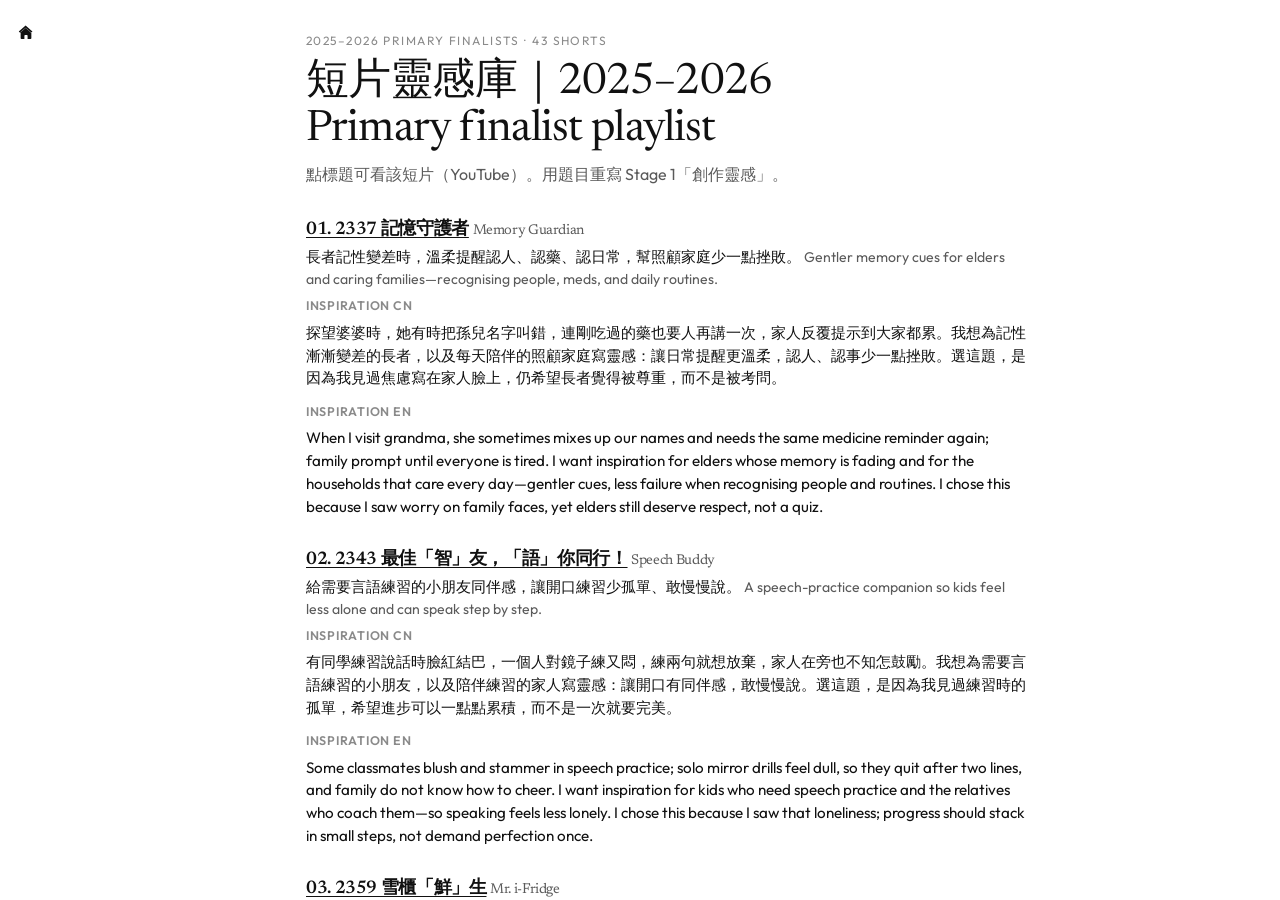
==== commit b5e92eda: "Aggressive lean pass: shrink CSS/JS, tighten home and inspiration pages Cut unused shell chrome and " ====
--- a/hksf-playlist-ideas.html
+++ b/hksf-playlist-ideas.html
@@ -7,10 +7,10 @@
 <meta name="description" content="Stage 1 inspiration drafts reimagined from the 2025–26 Primary finalist playlist.">
 <link rel="preconnect" href="https://fonts.googleapis.com">
 <link rel="preconnect" href="https://fonts.gstatic.com" crossorigin>
-<link href="https://fonts.googleapis.com/css2?family=Newsreader:ital,opsz,wght@0,6..72,480;0,6..72,620;1,6..72,480&family=Outfit:wght@420;560;680&display=swap" rel="stylesheet">
+<link href="https://fonts.googleapis.com/css2?family=Newsreader:opsz,wght@6..72,400;6..72,600&family=Outfit:wght@400;600&display=swap" rel="stylesheet">
 <link rel="stylesheet" href="site.css">
 </head>
-<body class="nav-collapsed">
+<body class="nav-collapsed" data-nav-force-collapsed>
 <a class="skip" href="#content">Skip to content</a>
 <div class="backdrop" data-nav-backdrop hidden></div>
 <div class="app">
@@ -25,65 +25,15 @@
     </div>
     <div class="sidebar-scroll">
       <a class="brand-block" href="index.html">
-        <p class="brand-kicker">Hong Kong Science Fair</p>
+        <p class="brand-kicker">This year’s Fair</p>
         <p class="brand-title">For parents</p>
       </a>
       <div class="nav-group" aria-label="Pages">
-        <p class="nav-label">For parents</p>
         <a href="index.html">Home</a>
-        <a href="letter.html">Letter</a>
-        <p class="nav-label nav-label-later">Later use</p>
         <a href="stage1-examples.html">Stage 1 examples</a>
         <a href="stage1-draft.html">Stage 1 template</a>
-        <a href="science-fair-ideas.html">Last year · winners</a>
-        <a class="is-active" href="hksf-playlist-ideas.html" aria-current="page">Last year · playlist</a>
-      </div>
-      <div class="nav-group" aria-label="On this page">
-        <p class="nav-label">Playlist</p>
-        <a class="sub" href="#tip">Tip</a>
-        <a class="sub" href="#p-2337">01 · 2337</a>
-        <a class="sub" href="#p-2343">02 · 2343</a>
-        <a class="sub" href="#p-2359">03 · 2359</a>
-        <a class="sub" href="#p-2360">04 · 2360</a>
-        <a class="sub" href="#p-2370">05 · 2370</a>
-        <a class="sub" href="#p-2377">06 · 2377</a>
-        <a class="sub" href="#p-2403">07 · 2403</a>
-        <a class="sub" href="#p-2420">08 · 2420</a>
-        <a class="sub" href="#p-2421">09 · 2421</a>
-        <a class="sub" href="#p-2507">10 · 2507</a>
-        <a class="sub" href="#p-2509">11 · 2509</a>
-        <a class="sub" href="#p-2540">12 · 2540</a>
-        <a class="sub" href="#p-2545">13 · 2545</a>
-        <a class="sub" href="#p-2551">14 · 2551</a>
-        <a class="sub" href="#p-2580">15 · 2580</a>
-        <a class="sub" href="#p-2590">16 · 2590</a>
-        <a class="sub" href="#p-2597">17 · 2597</a>
-        <a class="sub" href="#p-2600">18 · 2600</a>
-        <a class="sub" href="#p-2609">19 · 2609</a>
-        <a class="sub" href="#p-2620">20 · 2620</a>
-        <a class="sub" href="#p-2628">21 · 2628</a>
-        <a class="sub" href="#p-2635">22 · 2635</a>
-        <a class="sub" href="#p-2665">23 · 2665</a>
-        <a class="sub" href="#p-2668">24 · 2668</a>
-        <a class="sub" href="#p-2675">25 · 2675</a>
-        <a class="sub" href="#p-2728">26 · 2728</a>
-        <a class="sub" href="#p-2781">27 · 2781</a>
-        <a class="sub" href="#p-2788">28 · 2788</a>
-        <a class="sub" href="#p-2795">29 · 2795</a>
-        <a class="sub" href="#p-2836">30 · 2836</a>
-        <a class="sub" href="#p-2844">31 · 2844</a>
-        <a class="sub" href="#p-2883">32 · 2883</a>
-        <a class="sub" href="#p-2941">33 · 2941</a>
-        <a class="sub" href="#p-2964">34 · 2964</a>
-        <a class="sub" href="#p-2980">35 · 2980</a>
-        <a class="sub" href="#p-2995">36 · 2995</a>
-        <a class="sub" href="#p-3009">37 · 3009</a>
-        <a class="sub" href="#p-3020">38 · 3020</a>
-        <a class="sub" href="#p-3027">39 · 3027</a>
-        <a class="sub" href="#p-3037">40 · 3037</a>
-        <a class="sub" href="#p-3052">41 · 3052</a>
-        <a class="sub" href="#p-3091">42 · 3091</a>
-        <a class="sub" href="#p-3141">43 · 3141</a>
+        <a href="science-fair-ideas.html">Winners</a>
+        <a class="is-active" href="hksf-playlist-ideas.html" aria-current="page">Playlist</a>
       </div>
     </div>
   </aside>
@@ -95,25 +45,19 @@
           <path fill="currentColor" d="M12 3.2 3.8 10.2c-.3.25-.3.7 0 .95l.7.55c.25.2.6.2.85 0L12 5.95l6.65 5.75c.25.2.6.2.85 0l.7-.55c.3-.25.3-.7 0-.95L12 3.2Zm-6.2 9.3V19c0 .55.45 1 1 1h3.7v-4.2c0-.44.36-.8.8-.8h2.4c.44 0 .8.36.8.8V20h3.7c.55 0 1-.45 1-1v-6.5l-7.2-6.2-7.2 6.2Z"/>
         </svg>
       </button>
-      <span class="page-label">Last year · playlist</span>
+      <span class="page-label">Playlist</span>
     </div>
 
     <header class="page-hero">
       <div class="wrap">
         <p class="eyebrow">2025–2026 Primary finalists · 43 shorts</p>
         <h1>短片靈感庫｜2025–2026 Primary finalist playlist</h1>
-        <p class="deck">點標題可看該短片（YouTube）。用題目重寫 Stage 1「創作靈感」；再看 <a href="stage1-examples.html">examples</a> 或開 <a href="stage1-draft.html">template</a>。</p>
+        <p class="deck">點標題可看該短片（YouTube）。用題目重寫 Stage 1「創作靈感」。</p>
       </div>
     </header>
 
     <main class="main" id="content">
       <div class="wrap">
-        <section class="panel" id="tip">
-          <p class="kicker">Important tip</p>
-          <h2>Stage 1 inspiration ≠ Input–Process–Output</h2>
-          <p>寫靈感時，重點是<strong>情境</strong>、<strong>受惠對象</strong>，以及<strong>為什麼對你重要／你為什麼選這題</strong>。不要寫成輸入→處理→輸出的設計說明。</p>
-        </section>
-
         <div class="pack-list">
           <article class="pack" id="p-2337">
             <h3><a class="yt-title" href="https://www.youtube.com/watch?v=4aIPLXx5tcM&list=PLL3Rk8f0hg23S7Liwv8ALsLsicrf0xmDt" target="_blank" rel="noopener noreferrer">01. 2337 記憶守護者</a> <span class="meta">Memory Guardian</span></h3>
@@ -377,9 +321,6 @@
       </div>
     </main>
 
-    <footer class="colophon">
-      <div class="wrap">Reimagine from project names · adapt into your own Stage 1 voice.</div>
-    </footer>
   </div>
 </div>
 <script src="site.js"></script>
--- a/site.css
+++ b/site.css
@@ -1,30 +1,10 @@
 :root {
-  --bg: #ffffff;
-  --ink: #111111;
+  --bg: #fff;
+  --ink: #111;
   --muted: #5a5a5a;
   --faint: #8a8a8a;
   --line: #e6e6e6;
-  --focus: #111111;
-  /* aliases so older briefing page styles stay readable on white */
-  --paper: #ffffff;
-  --paper-2: #ffffff;
-  --line-strong: #d0d0d0;
-  --forest: #111111;
-  --forest-2: #222222;
-  --ember: #111111;
-  --ember-bg: transparent;
-  --pop: #111111;
-  --pop-bg: transparent;
-  --good: #1d6a42;
-  --warn: #8a5a00;
-  --gold: #8a6a00;
-  --gold-bg: transparent;
-  --silver: #555;
-  --silver-bg: transparent;
-  --bronze: #7a4a20;
-  --bronze-bg: transparent;
-  --shadow: none;
-  --sans: "Outfit", "PingFang TC", "Noto Sans TC", "Avenir Next", "Segoe UI", sans-serif;
+  --sans: "Outfit", "PingFang TC", "Noto Sans TC", "Segoe UI", sans-serif;
   --serif: "Newsreader", "Songti TC", "Noto Serif TC", Georgia, serif;
   --sidebar-w: 248px;
   --sidebar-collapsed-w: 52px;
@@ -34,11 +14,7 @@
 *::before,
 *::after { box-sizing: border-box; }
 
-html {
-  height: 100%;
-  scroll-behavior: smooth;
-}
-
+html { height: 100%; }
 body {
   margin: 0;
   height: 100%;
@@ -48,16 +24,12 @@
   font-family: var(--sans);
   font-size: 16px;
   line-height: 1.5;
-  font-weight: 420;
-}
-
-img { max-width: 100%; }
+  font-weight: 400;
+}
+
 a { color: var(--ink); text-underline-offset: 0.15em; }
 a:hover { opacity: 0.7; }
-:focus-visible {
-  outline: 2px solid var(--focus);
-  outline-offset: 3px;
-}
+:focus-visible { outline: 2px solid var(--ink); outline-offset: 3px; }
 
 .skip {
   position: absolute;
@@ -75,9 +47,7 @@
   display: grid;
   grid-template-columns: var(--sidebar-w) minmax(0, 1fr);
   overflow: hidden;
-  transition: grid-template-columns 0.2s ease;
-}
-
+}
 body.nav-collapsed .app {
   grid-template-columns: var(--sidebar-collapsed-w) minmax(0, 1fr);
 }
@@ -90,37 +60,32 @@
   display: flex;
   flex-direction: column;
   background: var(--bg);
-  color: var(--ink);
   z-index: 30;
 }
-
 .sidebar a { color: inherit; text-decoration: none; }
 .sidebar a:hover { opacity: 0.7; }
 
 .sidebar-chrome {
   display: flex;
   align-items: center;
-  gap: 0.55rem;
   flex-shrink: 0;
   padding: 0.85rem 0.65rem 0.35rem;
 }
-
 .home-btn {
   appearance: none;
-  flex: 0 0 auto;
   width: 2.35rem;
   height: 2.35rem;
   display: inline-grid;
   place-items: center;
-  border: none;
-  border-radius: 0;
+  border: 0;
   background: transparent;
   color: var(--ink);
   cursor: pointer;
   padding: 0;
 }
 .home-btn:hover { opacity: 0.65; }
-.home-btn svg {
+.home-btn svg,
+.shell-home svg {
   width: 1.2rem;
   height: 1.2rem;
   display: block;
@@ -143,11 +108,15 @@
   overflow: auto;
   padding: 0 0.85rem 1.6rem;
 }
+body.nav-collapsed .sidebar-scroll { display: none; }
+body.nav-collapsed .sidebar-chrome {
+  justify-content: center;
+  padding-inline: 0.35rem;
+}
 
 .brand-block {
   display: block;
   padding: 0.15rem 0.4rem 1rem;
-  margin-bottom: 0.35rem;
 }
 .brand-kicker {
   margin: 0 0 0.25rem;
@@ -159,48 +128,34 @@
 .brand-title {
   margin: 0;
   font-family: var(--serif);
-  font-weight: 480;
+  font-weight: 400;
   font-size: 1.2rem;
   line-height: 1.15;
   letter-spacing: -0.02em;
 }
 
-body.nav-collapsed .sidebar-scroll { display: none; }
-body.nav-collapsed .sidebar-chrome {
-  justify-content: center;
-  padding-inline: 0.35rem;
-}
-
-.nav-group { margin: 0.4rem 0 0.75rem; }
+.nav-group { margin: 0.25rem 0 0.75rem; }
 .nav-label {
-  margin: 0 0.4rem 0.3rem;
+  margin: 0.85rem 0.4rem 0.3rem;
   font-size: 0.66rem;
   letter-spacing: 0.12em;
   text-transform: uppercase;
   color: var(--faint);
 }
-.nav-label.nav-label-later { margin-top: 1rem; }
-.nav-group a,
-.nav-group .nav-current {
+.nav-group a {
   display: block;
   padding: 0.38rem 0.4rem;
-  border-radius: 0;
   font-size: 0.92rem;
-  font-weight: 560;
-  color: var(--ink);
-}
-.nav-group a:hover { background: transparent; opacity: 0.65; }
-.nav-group a.is-active,
-.nav-group .nav-current {
-  background: transparent;
-  color: var(--ink);
-  font-weight: 680;
+  font-weight: 600;
+  color: var(--ink);
+}
+.nav-group a:hover { opacity: 0.65; }
+.nav-group a.is-active {
   text-decoration: underline;
   text-underline-offset: 0.22em;
-  box-shadow: none;
 }
 .nav-group a.sub {
-  font-weight: 420;
+  font-weight: 400;
   font-size: 0.84rem;
   color: var(--muted);
   padding-left: 0.75rem;
@@ -222,17 +177,11 @@
   height: 2.35rem;
   display: inline-grid;
   place-items: center;
-  border: none;
+  border: 0;
   background: transparent;
   color: var(--ink);
-  border-radius: 0;
   cursor: pointer;
   padding: 0;
-}
-.shell-home svg {
-  width: 1.15rem;
-  height: 1.15rem;
-  display: block;
 }
 .shell-top .page-label {
   font-family: var(--serif);
@@ -258,12 +207,10 @@
   background: var(--bg);
 }
 
-.page-hero {
-  background: var(--bg);
-  color: var(--ink);
-  padding: 2rem 1.35rem 0.5rem;
-}
-.page-hero .wrap { max-width: 720px; margin: 0 auto; }
+.page-hero { padding: 2rem 1.35rem 0.5rem; }
+.page-hero .wrap,
+.main .wrap,
+.colophon .wrap { max-width: 720px; margin: 0 auto; }
 .eyebrow {
   margin: 0 0 0.65rem;
   font-size: 0.75rem;
@@ -273,7 +220,7 @@
 }
 .page-hero h1 {
   font-family: var(--serif);
-  font-weight: 480;
+  font-weight: 400;
   font-size: clamp(1.85rem, 4vw, 2.7rem);
   line-height: 1.08;
   letter-spacing: -0.02em;
@@ -289,34 +236,22 @@
 }
 .deck em { font-family: var(--serif); font-style: italic; color: var(--ink); }
 
-.main {
-  padding: 1.1rem 1.35rem 3rem;
-}
-.main .wrap { max-width: 720px; margin: 0 auto; }
-
+.main { padding: 1.1rem 1.35rem 3rem; }
 .panel {
-  background: transparent;
-  border: none;
-  border-radius: 0;
-  box-shadow: none;
   padding: 0.85rem 0 1.35rem;
-  margin: 0;
   scroll-margin-top: 1rem;
 }
-.panel > h2:first-child,
-.panel .kicker + h2 { margin-top: 0; }
-
 .kicker {
   font-size: 0.72rem;
   letter-spacing: 0.12em;
   text-transform: uppercase;
   color: var(--faint);
-  font-weight: 680;
+  font-weight: 600;
   margin: 0 0 0.35rem;
 }
 h2 {
   font-family: var(--serif);
-  font-weight: 480;
+  font-weight: 400;
   font-size: clamp(1.35rem, 2.4vw, 1.75rem);
   letter-spacing: -0.02em;
   line-height: 1.15;
@@ -324,7 +259,7 @@
 }
 h3 {
   font-family: var(--serif);
-  font-weight: 620;
+  font-weight: 600;
   font-size: 1.15rem;
   letter-spacing: -0.02em;
   margin: 0 0 0.3rem;
@@ -336,29 +271,7 @@
 ul, ol { margin: 0.35rem 0 0.55rem; padding-left: 1.15rem; }
 li { margin: 0.2rem 0; }
 
-.callout,
-.warnbox,
-.okbox {
-  background: transparent;
-  border: none;
-  border-radius: 0;
-  padding: 0.35rem 0;
-  margin: 0.55rem 0;
-}
-.callout strong,
-.warnbox strong,
-.okbox strong { color: var(--ink); }
-
-.chip-row { display: flex; flex-wrap: wrap; gap: 0.65rem; margin: 0.55rem 0 0; }
-.chip {
-  display: inline-block;
-  background: transparent;
-  border: none;
-  border-radius: 0;
-  padding: 0;
-  font-size: 0.85rem;
-  color: var(--muted);
-}
+.callout { padding: 0.35rem 0; margin: 0.55rem 0; }
 
 table {
   width: 100%;
@@ -367,87 +280,19 @@
   margin: 0.45rem 0;
 }
 th, td {
-  border: none;
   border-bottom: 1px solid var(--line);
   padding: 0.5rem 0.25rem;
   text-align: left;
   vertical-align: top;
 }
-th { background: transparent; font-weight: 650; }
-
-.kv {
-  display: grid;
-  grid-template-columns: 110px 1fr;
-  gap: 0.25rem 0.75rem;
-  font-size: 0.92rem;
-  margin: 0.45rem 0;
-}
-.kv b { color: var(--muted); font-weight: 600; }
-
-.card-grid {
-  display: grid;
-  gap: 0.35rem 1.5rem;
-}
-.card-grid.two { grid-template-columns: repeat(2, minmax(0, 1fr)); }
-
-.page-card {
-  display: block;
-  text-decoration: none;
-  color: inherit;
-  background: transparent;
-  border: none;
-  border-radius: 0;
-  padding: 0.65rem 0;
-  box-shadow: none;
-}
-.page-card:hover { opacity: 0.75; }
-.page-card .go {
-  color: var(--ink);
-  font-weight: 560;
-  margin-top: 0.35rem;
-  text-decoration: underline;
-  text-underline-offset: 0.18em;
-}
-
-.example {
-  border: none;
-  border-radius: 0;
-  background: transparent;
-  padding: 0;
-  margin: 0.35rem 0 0.85rem;
-}
-.example h3 { color: var(--ink); }
-.example .fit {
-  margin-top: 0.45rem;
-  font-size: 0.88rem;
-  color: var(--muted);
-}
-.snippet {
-  background: transparent;
-  border: none;
-  border-radius: 0;
-  padding: 0.15rem 0 0.35rem;
-  margin: 0.2rem 0;
-  font-size: 0.95rem;
-}
-.snippet .count {
-  display: block;
-  margin-top: 0.25rem;
-  color: var(--faint);
-  font-size: 0.78rem;
-}
+th { font-weight: 600; }
 
 .pack-list {
   display: grid;
   gap: 1.35rem;
   margin: 0.5rem 0 0;
 }
-.pack {
-  scroll-margin-top: 1rem;
-}
-.pack h3 {
-  margin-bottom: 0.2rem;
-}
+.pack { scroll-margin-top: 1rem; }
 .pack .yt-title {
   color: inherit;
   text-decoration: underline;
@@ -457,11 +302,10 @@
 .pack .meta {
   color: var(--muted);
   font-size: 0.88rem;
-  font-weight: 420;
+  font-weight: 400;
 }
 .pack .about {
   margin: 0.15rem 0 0.45rem;
-  color: var(--ink);
   font-size: 0.95rem;
   line-height: 1.45;
 }
@@ -469,17 +313,20 @@
   display: inline;
   font-size: 0.88rem;
 }
-.pack .pair {
-  margin: 0.45rem 0 0;
-}
+.pack .pair { margin: 0.45rem 0 0; }
 .pack .pair b {
   display: block;
   font-size: 0.78rem;
   letter-spacing: 0.06em;
   text-transform: uppercase;
   color: var(--faint);
-  font-weight: 650;
+  font-weight: 600;
   margin-bottom: 0.15rem;
+}
+.snippet {
+  padding: 0.15rem 0 0.35rem;
+  margin: 0.2rem 0;
+  font-size: 0.95rem;
 }
 
 .colophon {
@@ -487,30 +334,7 @@
   color: var(--muted);
   font-size: 0.85rem;
 }
-.colophon .wrap { max-width: 720px; margin: 0 auto; }
-
-.letter-body {
-  max-width: 40rem;
-}
-.letter-body p {
-  margin: 0.7rem 0;
-  line-height: 1.55;
-}
-.plain-letter {
-  margin: 0.65rem 0 0;
-  padding: 0;
-  white-space: pre-wrap;
-  word-break: break-word;
-  font-family: var(--sans);
-  font-size: 0.95rem;
-  line-height: 1.55;
-  color: var(--ink);
-  background: transparent;
-  border: none;
-  max-width: 40rem;
-}
-
-/* Forms (Stage 1 template) */
+
 .field { margin: 0 0 1rem; }
 .field label {
   display: block;
@@ -531,7 +355,7 @@
   font: inherit;
   color: var(--ink);
   background: transparent;
-  border: none;
+  border: 0;
   border-bottom: 1px solid var(--line);
   border-radius: 0;
   outline: none;
@@ -557,7 +381,7 @@
   padding: 0.65rem 1.1rem;
   color: #fff;
   background: var(--ink);
-  border: none;
+  border: 0;
   cursor: pointer;
 }
 .actions button:hover,
@@ -571,7 +395,7 @@
 }
 
 dialog.confirm {
-  border: none;
+  border: 0;
   padding: 1.4rem 1.3rem;
   max-width: 26rem;
   width: calc(100% - 2rem);
@@ -590,7 +414,7 @@
   font: inherit;
   padding: 0.5rem 0.9rem;
   cursor: pointer;
-  border: none;
+  border: 0;
   background: none;
   color: var(--ink);
   font-weight: 600;
@@ -602,9 +426,7 @@
 
 @media (max-width: 920px) {
   .app,
-  body.nav-collapsed .app {
-    grid-template-columns: 1fr;
-  }
+  body.nav-collapsed .app { grid-template-columns: 1fr; }
   .shell-top { display: flex; }
   .sidebar {
     position: fixed;
@@ -617,11 +439,12 @@
     box-shadow: 12px 0 28px rgba(0, 0, 0, 0.08);
   }
   body.nav-collapsed .sidebar-scroll { display: block; }
-  body.nav-collapsed .sidebar-chrome { justify-content: flex-start; padding-inline: 0.65rem; }
+  body.nav-collapsed .sidebar-chrome {
+    justify-content: flex-start;
+    padding-inline: 0.65rem;
+  }
   body.nav-open .sidebar { transform: translateX(0); }
   body.nav-open .backdrop { display: block; }
-  .card-grid.two { grid-template-columns: 1fr; }
-  .kv { grid-template-columns: 1fr; }
   .row { grid-template-columns: 1fr; }
 }
 
@@ -639,8 +462,7 @@
   .sidebar {
     position: static;
     height: auto;
-    color: var(--ink);
-    background: white;
+    background: #fff;
   }
   body.nav-collapsed .sidebar-scroll { display: block; }
 }
